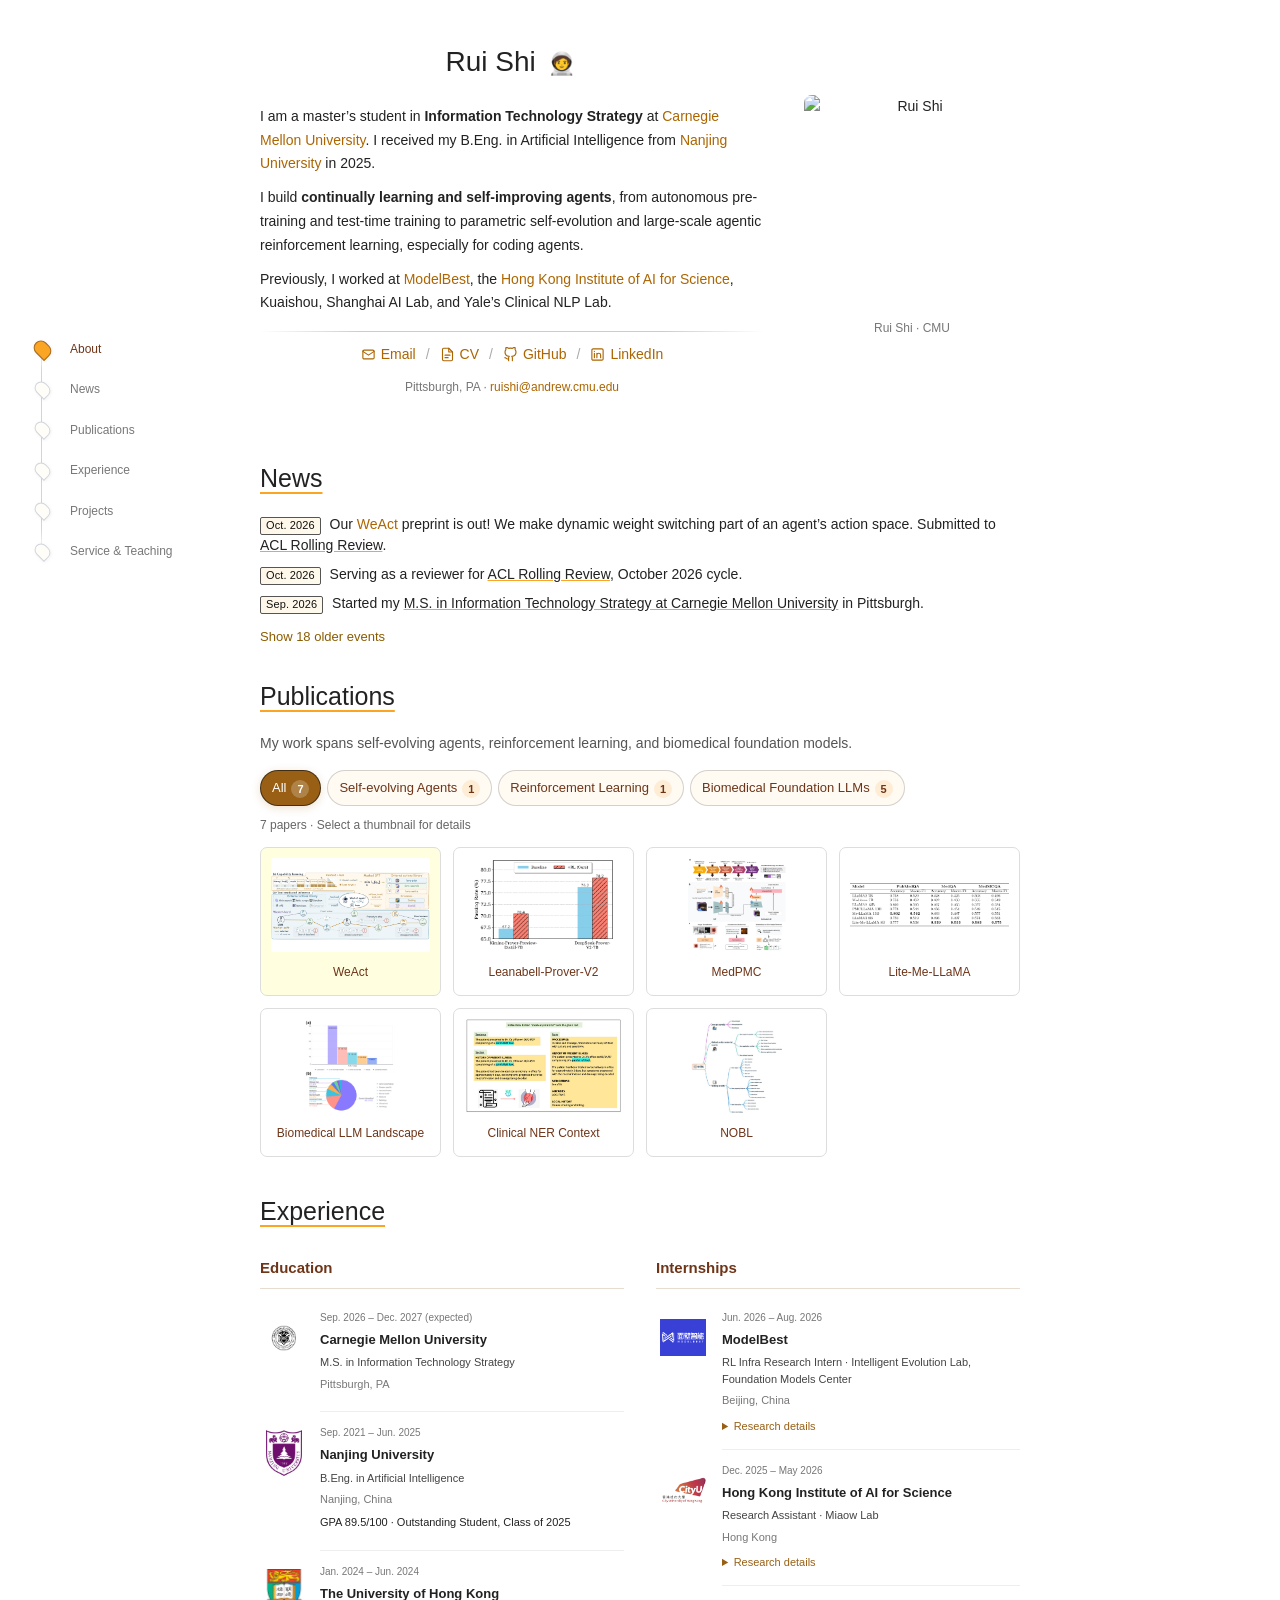
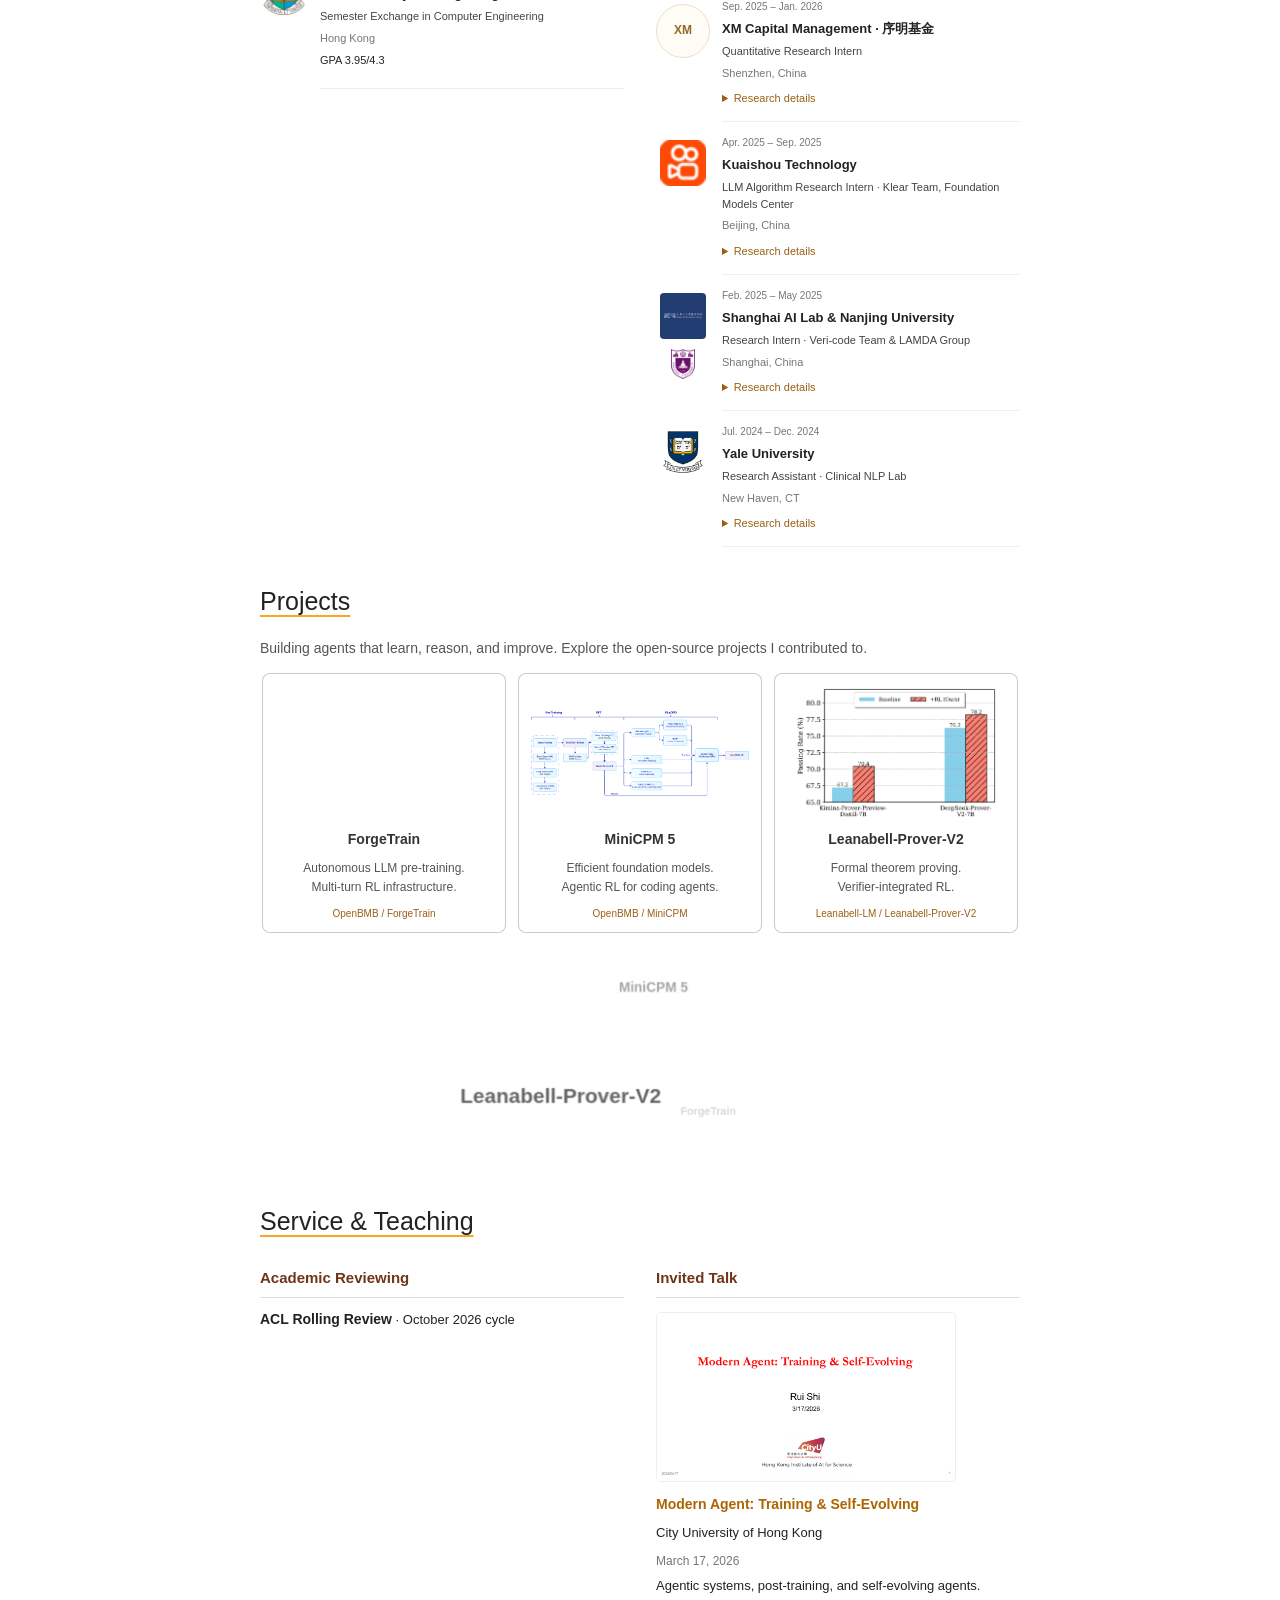
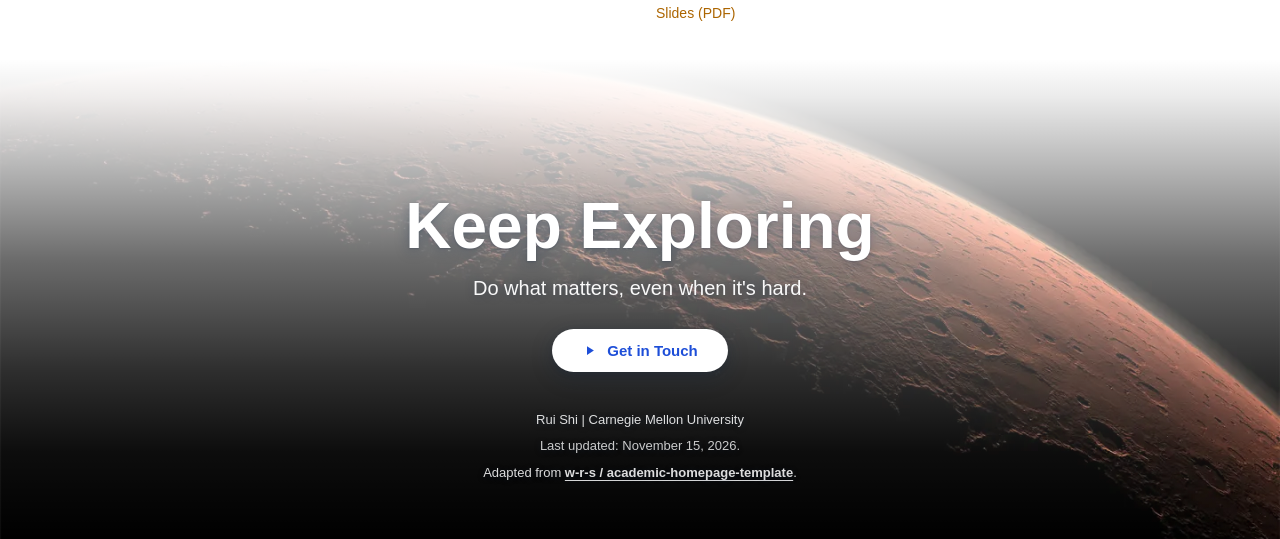
==== index.html @ 0f8f5b1b "Rebuild academic homepage for ruishi-cmu GitHub Pages" ====
<!DOCTYPE HTML>

<html lang="en">
<head>
<meta charset="utf-8"/>
<title>Rui Shi's Personal Website | CMU | Self-evolving Agents &amp; Reinforcement Learning</title>
<meta content="Rui Shi" name="author"/>
<meta content="Rui Shi's personal website. M.S. student at Carnegie Mellon University researching self-evolving agents, reinforcement learning, and biomedical foundation models. Publications, projects, and experience." name="description"/>
<meta content="width=device-width, initial-scale=1" name="viewport"/>
<meta content="index, follow, max-image-preview:large" name="robots"/>
<link href="https://ruishi-cmu.github.io/" rel="canonical"/>
<meta content="profile" property="og:type"/>
<meta content="Rui Shi's Personal Website" property="og:title"/>
<meta content="CMU graduate student working on continually learning and self-improving agents, agentic RL, and biomedical foundation models." property="og:description"/>
<meta content="https://ruishi-cmu.github.io/" property="og:url"/>
<meta content="https://ruishi-cmu.github.io/images/profile.jpeg" property="og:image"/>
<meta content="Rui Shi" property="og:image:alt"/>
<meta content="Rui Shi's Personal Website" property="og:site_name"/>
<meta content="summary" name="twitter:card"/>
<meta content="Rui Shi's Personal Website" name="twitter:title"/>
<meta content="Self-evolving agents, reinforcement learning, and biomedical foundation models at CMU." name="twitter:description"/>
<meta content="https://ruishi-cmu.github.io/images/profile.jpeg" name="twitter:image"/>
<link href="stylesheet.css" rel="stylesheet"/>
<link href="images/favicon.svg" rel="icon" type="image/svg+xml"/>
<script type="application/ld+json">{"@context": "https://schema.org", "@graph": [{"@type": "WebSite", "@id": "https://ruishi-cmu.github.io/#website", "url": "https://ruishi-cmu.github.io/", "name": "Rui Shi's Personal Website", "alternateName": ["Rui Shi", "Rui Shi Academic Homepage", "JerrySiRi"], "publisher": {"@id": "https://ruishi-cmu.github.io/#person"}}, {"@type": "ProfilePage", "@id": "https://ruishi-cmu.github.io/#profile", "url": "https://ruishi-cmu.github.io/", "name": "Rui Shi's Personal Website", "dateModified": "2026-11-15", "mainEntity": {"@id": "https://ruishi-cmu.github.io/#person"}}, {"@type": "Person", "@id": "https://ruishi-cmu.github.io/#person", "name": "Rui Shi", "alternateName": ["Jerry Shi", "JerrySiRi"], "url": "https://ruishi-cmu.github.io/", "image": "https://ruishi-cmu.github.io/images/profile.jpeg", "email": "mailto:ruishi@andrew.cmu.edu", "affiliation": {"@type": "CollegeOrUniversity", "name": "Carnegie Mellon University"}, "alumniOf": {"@type": "CollegeOrUniversity", "name": "Nanjing University"}, "sameAs": ["https://github.com/JerrySiRi", "https://www.linkedin.com/in/rui-shi-jerry/"], "knowsAbout": ["Self-evolving Agents", "Reinforcement Learning", "Biomedical Foundation Models"]}]}</script>
<script defer="" src="script.js"></script>
</head>
<body>
<a class="skip-link" href="#main">Skip to content</a>
<nav aria-label="Page sections" class="section-drip-nav">
<a aria-current="location" href="#about"><span>About</span></a>
<a href="#news"><span>News</span></a>
<a href="#publications"><span>Publications</span></a>
<a href="#experience"><span>Experience</span></a>
<a href="#projects"><span>Projects</span></a>
<a href="#service"><span>Service &amp; Teaching</span></a>
</nav>
<main class="homepage" id="main">
<section aria-labelledby="name" class="page-section" id="about">
<table class="about-table" role="presentation"><tbody><tr>
<td class="about-copy">
<h1 id="name">Rui Shi <button aria-label="Copy Rui Shi’s short bio" id="astronaut-btn" title="Copy short bio" type="button">🧑‍🚀</button></h1>
<p>I am a master’s student in <strong>Information Technology Strategy</strong> at <a href="https://www.cmu.edu/">Carnegie Mellon University</a>. I received my B.Eng. in Artificial Intelligence from <a href="https://www.nju.edu.cn/en/">Nanjing University</a> in 2025.</p>
<p>I build <strong>continually learning and self-improving agents</strong>, from autonomous pre-training and test-time training to parametric self-evolution and large-scale agentic reinforcement learning, especially for coding agents.</p>
<p>Previously, I worked at <a href="#modelbest-experience">ModelBest</a>, the <a href="https://miaow-lab.github.io/">Hong Kong Institute of AI for Science</a>, Kuaishou, Shanghai AI Lab, and Yale’s Clinical NLP Lab.</p>
<div class="bio-divider"></div>
<p class="contact-links"><span class="contact-line"><a href="mailto:ruishi@andrew.cmu.edu"><svg aria-hidden="true" fill="none" stroke="currentColor" stroke-linecap="round" stroke-linejoin="round" stroke-width="1.8" viewbox="0 0 24 24"><rect height="14" rx="2" width="18" x="3" y="5"></rect><path d="m3 7 9 6 9-6"></path></svg>Email</a> <span aria-hidden="true" class="contact-separator">/</span> <a href="files/Resume_SHI_Rui.pdf"><svg aria-hidden="true" fill="none" stroke="currentColor" stroke-linecap="round" stroke-linejoin="round" stroke-width="1.8" viewbox="0 0 24 24"><path d="M14 2H6a2 2 0 0 0-2 2v16a2 2 0 0 0 2 2h12a2 2 0 0 0 2-2V8Z"></path><path d="M14 2v6h6M8 13h8M8 17h5"></path></svg>CV</a> <span aria-hidden="true" class="contact-separator">/</span> <a href="https://github.com/JerrySiRi"><svg aria-hidden="true" fill="none" stroke="currentColor" stroke-linecap="round" stroke-linejoin="round" stroke-width="1.8" viewbox="0 0 24 24"><path d="M9 19c-4 1-4-2-6-2m12 5v-4a3.5 3.5 0 0 0-1-3c3.3-.4 6.8-1.6 6.8-7a5.4 5.4 0 0 0-1.5-3.7A5 5 0 0 0 19.1.7S17.9.3 15 2.2a13 13 0 0 0-6 0C6.1.3 4.9.7 4.9.7a5 5 0 0 0-.2 3.6A5.4 5.4 0 0 0 3.2 8c0 5.4 3.5 6.6 6.8 7a3.5 3.5 0 0 0-1 3v4"></path></svg>GitHub</a> <span aria-hidden="true" class="contact-separator">/</span> <a href="https://www.linkedin.com/in/rui-shi-jerry/"><svg aria-hidden="true" fill="none" stroke="currentColor" stroke-linecap="round" stroke-linejoin="round" stroke-width="1.8" viewbox="0 0 24 24"><rect height="18" rx="2" width="18" x="3" y="3"></rect><path d="M7 10v7M7 7v.1M11 17v-7m0 3a3 3 0 0 1 6 0v4"></path></svg>LinkedIn</a></span></p>
<p class="location">Pittsburgh, PA · <a href="mailto:ruishi@andrew.cmu.edu">ruishi@andrew.cmu.edu</a></p>
</td>
<td class="about-portrait"><img alt="Rui Shi" fetchpriority="high" height="240" src="images/profile.jpeg" width="240"/><p>Rui Shi · CMU</p></td>
</tr></tbody></table>
</section>
<section aria-labelledby="news-heading" class="page-section" id="news">
<h2 id="news-heading">News</h2>
<ul class="news-list" id="news-list"><li class="news-entry"><time class="news-date-badge" datetime="2026-10">Oct. 2026</time> Our <a href="https://arxiv.org/abs/2610.26847">WeAct</a> preprint is out! We make dynamic weight switching part of an agent’s action space. Submitted to <span class="news-highlight">ACL Rolling Review</span>.</li>
<li class="news-entry"><time class="news-date-badge" datetime="2026-10">Oct. 2026</time> Serving as a reviewer for <span class="news-highlight">ACL Rolling Review</span>, October 2026 cycle.</li>
<li class="news-entry"><time class="news-date-badge" datetime="2026-09">Sep. 2026</time> Started my <span class="news-highlight">M.S. in Information Technology Strategy at Carnegie Mellon University</span> in Pittsburgh.</li>
<li class="news-entry"><time class="news-date-badge" datetime="2026-08">Aug. 2026</time> Wrapped up my RL infrastructure research internship at <span class="news-highlight">ModelBest</span>, working on <a href="https://github.com/OpenBMB/ForgeTrain">ForgeTrain</a> and <a href="https://github.com/OpenBMB/MiniCPM">MiniCPM 5</a>.</li>
<li class="news-entry"><time class="news-date-badge" datetime="2026-07">Jul. 2026</time> Our <a href="https://arxiv.org/abs/2607.07673">MedPMC</a> preprint is available, on scaling high-fidelity medical multimodal data for foundation models.</li>
<li class="news-entry"><time class="news-date-badge" datetime="2026-06">Jun. 2026</time> Joined <span class="news-highlight">ModelBest’s Intelligent Evolution Lab</span> as an RL Infra Research Intern.</li>
<li class="news-entry"><time class="news-date-badge" datetime="2026-05">May 2026</time> Completed my research assistantship at the <span class="news-highlight">Hong Kong Institute of AI for Science</span>, working on parametric self-evolving agents.</li>
<li class="news-entry"><time class="news-date-badge" datetime="2026-03-17">Mar. 2026</time> Gave an invited talk at <span class="news-highlight">City University of Hong Kong</span> on <a href="files/Modern-Agent-Self-Evolving.pdf">Modern Agent: Training &amp; Self-Evolving</a>.</li>
<li class="news-entry"><time class="news-date-badge" datetime="2026-01">Jan. 2026</time> Completed my quantitative research internship at <span class="news-highlight">XM Capital Management</span>, exploring RL-based alpha discovery and LLM trading agents.</li>
<li class="news-entry"><time class="news-date-badge" datetime="2025-12">Dec. 2025</time> Joined <span class="news-highlight">Miaow Lab, Hong Kong Institute of AI for Science</span>, working with Prof. Ning Miao and Prof. Shuyan Zhou.</li>
<li class="news-entry"><time class="news-date-badge" datetime="2025-09">Sep. 2025</time> Joined <span class="news-highlight">XM Capital Management</span> as a Quantitative Research Intern.</li>
<li class="news-entry"><time class="news-date-badge" datetime="2025-09">Sep. 2025</time> Our <a href="files/Impact_of_Context.pdf">Impact of Context on LLMs for Clinical NER</a> paper was accepted as an <span class="news-highlight">AMIA 2025 late-breaking poster</span>.</li>
<li class="news-entry"><time class="news-date-badge" datetime="2025-07">Jul. 2025</time> Released <a href="https://arxiv.org/abs/2507.08649">Leanabell-Prover-V2</a>, with verifier-integrated reasoning for formal theorem proving via reinforcement learning.</li>
<li class="news-entry"><time class="news-date-badge" datetime="2025-06">Jun. 2025</time> Graduated from <span class="news-highlight">Nanjing University</span> with a B.Eng. in Artificial Intelligence and recognition as an Outstanding Student of the Class of 2025.</li>
<li class="news-entry"><time class="news-date-badge" datetime="2025-04">Apr. 2025</time> Joined the <span class="news-highlight">Klear Team at Kuaishou</span> as an LLM Algorithm Research Intern.</li>
<li class="news-entry"><time class="news-date-badge" datetime="2025-04">Apr. 2025</time> Our review, <a href="https://doi.org/10.1146/annurev-biodatasci-102224-074736">The Development Landscape of LLMs for Biomedical Applications</a>, was published in <span class="news-highlight">Annual Review of Biomedical Data Science</span>.</li>
<li class="news-entry"><time class="news-date-badge" datetime="2025-02">Feb. 2025</time> Started research with <span class="news-highlight">Shanghai AI Lab and Nanjing University</span> on diffusion LLMs and reinforcement learning.</li>
<li class="news-entry"><time class="news-date-badge" datetime="2024-12">Dec. 2024</time> Completed my research assistantship at <span class="news-highlight">Yale University’s Clinical NLP Lab</span>.</li>
<li class="news-entry"><time class="news-date-badge" datetime="2024-07">Jul. 2024</time> Joined <span class="news-highlight">Yale University’s Clinical NLP Lab</span> to work with Prof. Hua Xu on biomedical LLMs and clinical NLP.</li>
<li class="news-entry"><time class="news-date-badge" datetime="2024-01">Jan. 2024</time> Started a semester exchange in Computer Engineering at <span class="news-highlight">The University of Hong Kong</span>.</li>
<li class="news-entry"><time class="news-date-badge" datetime="2021-09">Sep. 2021</time> Started my undergraduate studies in Artificial Intelligence at <span class="news-highlight">Nanjing University</span>.</li></ul>
<button aria-controls="news-list" aria-expanded="false" class="news-toggle visible" id="news-toggle" type="button">Show 18 older events</button>
</section>
<section aria-labelledby="publications-heading" class="page-section publications-gallery" id="publications">
<h2 id="publications-heading">Publications</h2>
<p class="section-intro">My work spans self-evolving agents, reinforcement learning, and biomedical foundation models.</p>
<div aria-label="Filter publications by research area" class="tag-filter" id="tagFilter" role="group">
<button aria-pressed="true" class="tag-btn active" data-tag="all" type="button">All</button>
<button aria-pressed="false" class="tag-btn" data-tag="self-evolving" type="button">Self-evolving Agents</button>
<button aria-pressed="false" class="tag-btn" data-tag="rl" type="button">Reinforcement Learning</button>
<button aria-pressed="false" class="tag-btn" data-tag="biomedical" type="button">Biomedical Foundation LLMs</button>
</div>
<p aria-live="polite" class="filter-status" id="filter-status" role="status">7 papers · Select a thumbnail for details</p>
<table class="publications-table"><caption class="sr-only">Rui Shi’s publications and research manuscripts</caption><tbody><tr class="publication-entry" data-short-title="WeAct" data-tags="self-evolving" id="weact" style="background-color: lightyellow;">
<td class="paper-visual"><a aria-hidden="true" href="https://arxiv.org/abs/2610.26847" tabindex="-1"><img alt="WeAct capability learning and tool-mediated adapter switching, Figure 2" decoding="async" loading="lazy" src="images/paper/weact.png"/></a></td>
<td class="paper-copy"><span class="paper-short-title">WeAct</span><span class="paper-category">Self-evolving Agents</span><h3><a href="https://arxiv.org/abs/2610.26847">WeAct: Dynamic Weight Switching as Agent Actions</a></h3>
<div class="publication-authors-shell"><div class="publication-authors"><strong>Rui Shi</strong>, Xunjian Yin, Jiacheng Sang, Zichuan Liu, Shuyan Zhou</div><button aria-expanded="false" aria-label="Expand author list" class="publication-authors-toggle" hidden="" title="Expand author list" type="button">+</button></div>
<p class="paper-venue">arXiv 2026 · Submitted to ACL Rolling Review</p><p class="paper-links"><a href="https://arxiv.org/abs/2610.26847">Paper</a></p><p class="paper-description">Capability-specific LoRA adapters become native agent actions, enabling on-demand composition and modular continual adaptation. Qwen3-32B improves mean accuracy by 6.2% relative to full fine-tuning across eight deep-research benchmarks.</p><button aria-haspopup="dialog" aria-label="View WeAct: Dynamic Weight Switching as Agent Actions details" class="paper-open" title="WeAct: Dynamic Weight Switching as Agent Actions" type="button"></button></td></tr><tr class="publication-entry" data-short-title="Leanabell-Prover-V2" data-tags="rl" id="leanabell">
<td class="paper-visual"><a aria-hidden="true" href="https://arxiv.org/abs/2507.08649" tabindex="-1"><img alt="Leanabell-Prover-V2 MiniF2F benchmark comparison, Figure 1" decoding="async" loading="lazy" src="images/projects/leanabell.png"/></a></td>
<td class="paper-copy"><span class="paper-short-title">Leanabell-Prover-V2</span><span class="paper-category">Reinforcement Learning</span><h3><a href="https://arxiv.org/abs/2507.08649">Leanabell-Prover-V2: Verifier-integrated Reasoning for Formal Theorem Proving via Reinforcement Learning</a></h3>
<div class="publication-authors-shell"><div class="publication-authors">Xingguang Ji, Yahui Liu, Qi Wang, Jingyuan Zhang, Yang Yue, <strong>Rui Shi</strong>, Chenxi Sun, Fuzheng Zhang, Guorui Zhou, Kun Gai</div><button aria-expanded="false" aria-label="Expand author list" class="publication-authors-toggle" hidden="" title="Expand author list" type="button">+</button></div>
<p class="paper-venue">Technical report · arXiv 2025</p><p class="paper-links"><a href="https://arxiv.org/abs/2507.08649">Paper</a> <span aria-hidden="true">/</span> <a href="https://github.com/Leanabell-LM/Leanabell-Prover-V2">Code</a></p><p class="paper-description">Multi-turn reinforcement learning integrates Lean 4 verifier feedback into proof generation. MiniF2F pass@128 improves by 3.2 percentage points for the Kimina-based model and 2.0 points for the DeepSeek-based model.</p><button aria-haspopup="dialog" aria-label="View Leanabell-Prover-V2: Verifier-integrated Reasoning for Formal Theorem Proving via Reinforcement Learning details" class="paper-open" title="Leanabell-Prover-V2: Verifier-integrated Reasoning for Formal Theorem Proving via Reinforcement Learning" type="button"></button></td></tr><tr class="publication-entry" data-short-title="MedPMC" data-tags="biomedical" id="medpmc">
<td class="paper-visual"><a aria-hidden="true" href="https://arxiv.org/abs/2607.07673" tabindex="-1"><img alt="MedPMC data curation and multimodal training framework, Figure 1" decoding="async" loading="lazy" src="images/paper/medpmc.png"/></a></td>
<td class="paper-copy"><span class="paper-short-title">MedPMC</span><span class="paper-category">Biomedical Foundation LLMs</span><h3><a href="https://arxiv.org/abs/2607.07673">MedPMC: A Systematic Framework for Scaling High-Fidelity Medical Multimodal Data for Foundation Models</a></h3>
<div class="publication-authors-shell"><div class="publication-authors">Hyunjae Kim, Dain Kim, Pan Xiao, Serina S. Applebaum, Younjoon Chung, Xuguang Ai, Yu Yin, Roy Jiang, Yuexi Du, Yawen Wei, Yiming Kong, Tuo Guo, Zhiyuan Cao, Mengmeng Du, Yuelei Fu, Yan Hu, <strong>Rui Shi</strong>, Gui Yang, Kevin W. Jin, Yuntian Liu, Yuxuan Tian, Jonathan Marquez, Zhen Chen, Sheng Zhang, Hoifung Poon, Hua Xu, Jaewoo Kang, Qingyu Chen</div><button aria-expanded="false" aria-label="Expand author list" class="publication-authors-toggle" hidden="" title="Expand author list" type="button">+</button></div>
<p class="paper-venue">arXiv 2026 · Nature Biomedical Engineering, under review</p><p class="paper-links"><a href="https://arxiv.org/abs/2607.07673">Paper</a></p><p class="paper-description">An automated framework curates 11 million medical image-text pairs from 6.1 million PMC articles, supporting medical multimodal foundation models and clinical evaluation.</p><button aria-haspopup="dialog" aria-label="View MedPMC: A Systematic Framework for Scaling High-Fidelity Medical Multimodal Data for Foundation Models details" class="paper-open" title="MedPMC: A Systematic Framework for Scaling High-Fidelity Medical Multimodal Data for Foundation Models" type="button"></button></td></tr><tr class="publication-entry" data-short-title="Lite-Me-LLaMA" data-tags="biomedical" id="lite-me-llama">
<td class="paper-visual"><a aria-hidden="true" href="files/MedLLaMA_8B.pdf" tabindex="-1"><img alt="Lite-Me-LLaMA supervised fine-tuning benchmark comparison, Table 4" decoding="async" loading="lazy" src="images/paper/lite-me-llama.png"/></a></td>
<td class="paper-copy"><span class="paper-short-title">Lite-Me-LLaMA</span><span class="paper-category">Biomedical Foundation LLMs</span><h3><a href="files/MedLLaMA_8B.pdf">Lite-Me-LLaMA: Resource-Efficient Large Language Models for Medical Applications</a></h3>
<div class="publication-authors-shell"><div class="publication-authors">Qianqian Xie, Aokun Chen, Cheng Peng, Lingfei Qian, Yan Wang, Xuguang Ai, Jimin Huang, <strong>Rui Shi</strong>, Gui Yang, Dennis Shung, Qingyu Chen, Yonghui Wu, Jiang Bian, Hua Xu</div><button aria-expanded="false" aria-label="Expand author list" class="publication-authors-toggle" hidden="" title="Expand author list" type="button">+</button></div>
<p class="paper-venue">AMIA Annual Symposium 2025</p><p class="paper-links"><a href="files/MedLLaMA_8B.pdf">Manuscript</a></p><p class="paper-description">Resource-efficient biomedical adaptation of LLaMA3-8B through continual pre-training on 72.5 billion tokens and instruction tuning on 602,000 examples.</p><button aria-haspopup="dialog" aria-label="View Lite-Me-LLaMA: Resource-Efficient Large Language Models for Medical Applications details" class="paper-open" title="Lite-Me-LLaMA: Resource-Efficient Large Language Models for Medical Applications" type="button"></button></td></tr><tr class="publication-entry" data-short-title="Biomedical LLM Landscape" data-tags="biomedical" id="biomedical-landscape">
<td class="paper-visual"><img alt="Training corpora and biomedical domains, Figure 2 from the author manuscript" decoding="async" loading="lazy" src="images/paper/biomedical-landscape.png"/></td>
<td class="paper-copy"><span class="paper-short-title">Biomedical LLM Landscape</span><span class="paper-category">Biomedical Foundation LLMs</span><h3><a href="https://doi.org/10.1146/annurev-biodatasci-102224-074736">The Development Landscape of Large Language Models for Biomedical Applications</a></h3>
<div class="publication-authors-shell"><div class="publication-authors">Zhiyuan Cao, Vipina K. Keloth, Qianqian Xie, Lingfei Qian, Yuntian Liu, Yan Wang, <strong>Rui Shi</strong>, Weipeng Zhou, Gui Yang, Jeffrey Zhang, Xueqing Peng, Ethan Zhen, Ruey-Ling Weng, Qingyu Chen, Hua Xu</div><button aria-expanded="false" aria-label="Expand author list" class="publication-authors-toggle" hidden="" title="Expand author list" type="button">+</button></div>
<p class="paper-venue">Annual Review of Biomedical Data Science · 2025</p><p class="paper-links"><a href="https://doi.org/10.1146/annurev-biodatasci-102224-074736">Paper</a></p><p class="paper-description">A systematic review of 82 biomedical LLM studies, examining model architectures, data, training strategies, applications, and open challenges.</p><button aria-haspopup="dialog" aria-label="View The Development Landscape of Large Language Models for Biomedical Applications details" class="paper-open" title="The Development Landscape of Large Language Models for Biomedical Applications" type="button"></button></td></tr><tr class="publication-entry" data-short-title="Clinical NER Context" data-tags="biomedical" id="clinical-context">
<td class="paper-visual"><a aria-hidden="true" href="files/Impact_of_Context.pdf" tabindex="-1"><img alt="Sentence, section, and note context for clinical named entity recognition, Figure 1" decoding="async" loading="lazy" src="images/paper/context.png"/></a></td>
<td class="paper-copy"><span class="paper-short-title">Clinical NER Context</span><span class="paper-category">Biomedical Foundation LLMs</span><h3><a href="files/Impact_of_Context.pdf">Impact of Context on Large Language Models for Clinical Named Entity Recognition</a></h3>
<div class="publication-authors-shell"><div class="publication-authors">Weipeng Zhou, <strong>Rui Shi</strong>, Gui Yang, Anran Li, Xuguang Ai, Qingyu Chen, Yan Hu, Hua Xu, Timothy A. Miller</div><button aria-expanded="false" aria-label="Expand author list" class="publication-authors-toggle" hidden="" title="Expand author list" type="button">+</button></div>
<p class="paper-venue">AMIA Annual Symposium 2025 · Late-breaking poster</p><p class="paper-links"><a href="files/Impact_of_Context.pdf">Manuscript</a></p><p class="paper-description">Examines how sentence, section, and document context affect clinical entity recognition. Detached section-level context improves extraction on MTSamples and i2b2.</p><button aria-haspopup="dialog" aria-label="View Impact of Context on Large Language Models for Clinical Named Entity Recognition details" class="paper-open" title="Impact of Context on Large Language Models for Clinical Named Entity Recognition" type="button"></button></td></tr><tr class="publication-entry" data-short-title="NOBL" data-tags="biomedical" id="nobl">
<td class="paper-visual"><a aria-hidden="true" href="files/NOBL.pdf" tabindex="-1"><img alt="NOBL hierarchical taxonomy of biomedical novelty, Figure 1" decoding="async" loading="lazy" src="images/paper/nobl.png"/></a></td>
<td class="paper-copy"><span class="paper-short-title">NOBL</span><span class="paper-category">Biomedical Foundation LLMs</span><h3><a href="files/NOBL.pdf">How Researchers Claim Novelty in Biomedical Science: A Taxonomy for Understanding Innovation</a></h3>
<div class="publication-authors-shell"><div class="publication-authors">Xueqing Peng, Huan He, <strong>Rui Shi</strong>, Vipina K. Keloth, Lingfei Qian, Yan Hu, Jimin Huang, Qianqian Xie, Fares Alahdab, Erin Leahey, Brian Ondov, Qiaozhu Mei, Na Hong, Hua Xu</div><button aria-expanded="false" aria-label="Expand author list" class="publication-authors-toggle" hidden="" title="Expand author list" type="button">+</button></div>
<p class="paper-venue">Research manuscript · 2025</p><p class="paper-links"><a href="files/NOBL.pdf">Manuscript</a></p><p class="paper-description">NOBL provides a hierarchical taxonomy of novelty claims in biomedical literature, developed from 12,701 PubMed articles across 130 biomedical fields.</p><button aria-haspopup="dialog" aria-label="View How Researchers Claim Novelty in Biomedical Science: A Taxonomy for Understanding Innovation details" class="paper-open" title="How Researchers Claim Novelty in Biomedical Science: A Taxonomy for Understanding Innovation" type="button"></button></td></tr></tbody></table>
</section>
<section aria-labelledby="experience-heading" class="page-section" id="experience">
<h2 id="experience-heading">Experience</h2>
<div class="experience-columns"><div class="experience-column"><h3 class="experience-group">Education</h3><table class="experience-table"><caption class="sr-only">Education</caption><tbody><tr><td class="experience-mark"><img alt="Carnegie Mellon University seal" decoding="async" height="48" loading="lazy" src="images/organizations/cmu.jpg" width="48"/></td><td class="experience-copy"><time datetime="2026-09">Sep. 2026 – Dec. 2027 (expected)</time><h4>Carnegie Mellon University</h4><p class="experience-role">M.S. in Information Technology Strategy</p><p class="experience-meta">Pittsburgh, PA</p></td></tr>
<tr><td class="experience-mark"><img alt="Nanjing University emblem" decoding="async" height="48" loading="lazy" src="images/organizations/nju.jpg" width="48"/></td><td class="experience-copy"><time datetime="2021-09">Sep. 2021 – Jun. 2025</time><h4>Nanjing University</h4><p class="experience-role">B.Eng. in Artificial Intelligence</p><p class="experience-meta">Nanjing, China</p><p>GPA 89.5/100 · Outstanding Student, Class of 2025</p></td></tr>
<tr><td class="experience-mark"><img alt="The University of Hong Kong shield" decoding="async" height="48" loading="lazy" src="images/organizations/hku.png" width="48"/></td><td class="experience-copy"><time datetime="2024-01">Jan. 2024 – Jun. 2024</time><h4>The University of Hong Kong</h4><p class="experience-role">Semester Exchange in Computer Engineering</p><p class="experience-meta">Hong Kong</p><p>GPA 3.95/4.3</p></td></tr></tbody></table></div><div class="experience-column"><h3 class="experience-group">Internships</h3><table class="experience-table"><caption class="sr-only">Research and internship timeline</caption><tbody><tr id="modelbest-experience"><td class="experience-mark"><img alt="ModelBest logo" decoding="async" height="48" loading="lazy" src="images/organizations/modelbest.png" width="48"/></td><td class="experience-copy"><time datetime="2026-06">Jun. 2026 – Aug. 2026</time><h4>ModelBest</h4><p class="experience-role">RL Infra Research Intern · Intelligent Evolution Lab, Foundation Models Center</p><p class="experience-meta">Beijing, China</p><details><summary>Research details</summary><p>Built multi-turn RL for ForgeTrain and white-box and black-box agentic RL systems for MiniCPM 5.</p><p>SWE-bench Verified improved from 36.6% to 48.2% for MiniCPM5 16B-A3B. Scaled black-box training to 192 H800 GPUs with token-exact replay and rolling weight updates.</p></details></td></tr>
<tr><td class="experience-mark"><img alt="City University of Hong Kong logo" decoding="async" height="48" loading="lazy" src="images/organizations/cityu.png" width="48"/></td><td class="experience-copy"><time datetime="2025-12">Dec. 2025 – May 2026</time><h4>Hong Kong Institute of AI for Science</h4><p class="experience-role">Research Assistant · Miaow Lab</p><p class="experience-meta">Hong Kong</p><details><summary>Research details</summary><p>Worked with <a href="https://www.ningmiao.space/">Prof. Ning Miao</a> and Prof. Shuyan Zhou on WeAct and parametric self-evolving agents.</p><p>Developed capability-specific LoRA switching within a shared context, enabling modular updates. WeAct achieved 45.47% mean accuracy across eight deep-research benchmarks.</p></details></td></tr>
<tr><td class="experience-mark"><span>XM</span></td><td class="experience-copy"><time datetime="2025-09">Sep. 2025 – Jan. 2026</time><h4>XM Capital Management · 序明基金</h4><p class="experience-role">Quantitative Research Intern</p><p class="experience-meta">Shenzhen, China</p><details><summary>Research details</summary><p>Developed a distributed RL alpha-discovery engine using Implicit Quantile Networks and an LLM trading agent with LangChain and PocketFlow.</p><p>Automated hypothesis generation, retrieval-based deduplication, strategy code synthesis, and backtesting using news and factor libraries.</p></details></td></tr>
<tr><td class="experience-mark"><img alt="Kuaishou icon" decoding="async" height="48" loading="lazy" src="images/organizations/kuaishou.ico" width="48"/></td><td class="experience-copy"><time datetime="2025-04">Apr. 2025 – Sep. 2025</time><h4>Kuaishou Technology</h4><p class="experience-role">LLM Algorithm Research Intern · Klear Team, Foundation Models Center</p><p class="experience-meta">Beijing, China</p><details><summary>Research details</summary><p>Built verifier-integrated RL and evaluation infrastructure for <a href="https://github.com/Leanabell-LM/Leanabell-Prover-V2">Leanabell-Prover-V2</a>.</p><p>Used VeRL, SandFusion, DAPO/GRPO, feedback masking, and reward shaping. Shipped a vLLM and Lean evaluation pipeline for formal theorem proving.</p></details></td></tr>
<tr><td class="experience-mark"><img alt="Shanghai Artificial Intelligence Laboratory logo" class="organization-logo-dark" decoding="async" height="48" loading="lazy" src="images/organizations/shlab.webp" width="48"/><img alt="Nanjing University emblem" decoding="async" height="36" loading="lazy" src="images/organizations/nju.jpg" width="36"/></td><td class="experience-copy"><time datetime="2025-02">Feb. 2025 – May 2025</time><h4>Shanghai AI Lab &amp; Nanjing University</h4><p class="experience-role">Research Intern · Veri-code Team &amp; LAMDA Group</p><p class="experience-meta">Shanghai, China</p><details><summary>Research details</summary><p>Worked with Prof. Jie Fu and Prof. Cunjing Ge on hierarchical diffusion LLMs and reinforcement learning for safe, controllable generation.</p><p>Developed GRPO-diffu for multi-round refinement. Experiments on Dream and LLaDA improved accuracy by 8% with about 48% less compute than autoregressive baselines in 16 steps.</p></details></td></tr>
<tr><td class="experience-mark"><img alt="Yale University shield" decoding="async" height="48" loading="lazy" src="images/organizations/yale.png" width="48"/></td><td class="experience-copy"><time datetime="2024-07">Jul. 2024 – Dec. 2024</time><h4>Yale University</h4><p class="experience-role">Research Assistant · Clinical NLP Lab</p><p class="experience-meta">New Haven, CT</p><details><summary>Research details</summary><p>Worked with <a href="https://medicine.yale.edu/profile/hua-xu/">Prof. Hua Xu</a> on biomedical foundation models, clinical NLP, and medical multimodal data.</p><p>Built Lite-Me-LLaMA’s continual pre-training and evaluation pipelines. Developed clinical-trial eligibility criteria decomposition and text-to-SQL over an OMOP stack (F1 0.85), plus a trial-document RAG system (AUC 0.82).</p></details></td></tr></tbody></table></div></div></section>
<section aria-labelledby="projects-heading" class="page-section" id="projects">
<h2 id="projects-heading">Projects</h2>
<p class="section-intro">Building agents that learn, reason, and improve. Explore the open-source projects I contributed to.</p>
<div class="screenshot-projects"><div class="screenshot-projects-track">
<a class="screenshot-project-card" href="https://github.com/OpenBMB/ForgeTrain"><img alt="ForgeTrain repository logo" decoding="async" loading="lazy" src="images/projects/forgetrain.png"/><span>ForgeTrain</span><p>Autonomous LLM pre-training.<br/>Multi-turn RL infrastructure.</p><span class="project-repo">OpenBMB / ForgeTrain</span></a>
<a class="screenshot-project-card" href="https://github.com/OpenBMB/MiniCPM"><img alt="MiniCPM 5 training recipe from the OpenBMB MiniCPM GitHub repository" decoding="async" loading="lazy" src="images/projects/minicpm5-recipe.png"/><span>MiniCPM 5</span><p>Efficient foundation models.<br/>Agentic RL for coding agents.</p><span class="project-repo">OpenBMB / MiniCPM</span></a>
<a class="screenshot-project-card" href="https://github.com/Leanabell-LM/Leanabell-Prover-V2"><img alt="Leanabell-Prover-V2 benchmark results from its GitHub repository" decoding="async" loading="lazy" src="images/projects/leanabell.png"/><span>Leanabell-Prover-V2</span><p>Formal theorem proving.<br/>Verifier-integrated RL.</p><span class="project-repo">Leanabell-LM / Leanabell-Prover-V2</span></a>
</div></div>
<div aria-label="Interactive project repository links" id="tagcloud-container">
<a href="https://github.com/OpenBMB/ForgeTrain">ForgeTrain</a>
<a href="https://github.com/OpenBMB/MiniCPM">MiniCPM 5</a>
<a href="https://github.com/Leanabell-LM/Leanabell-Prover-V2">Leanabell-Prover-V2</a>
</div>
</section>
<section aria-labelledby="service-heading" class="page-section" id="service">
<h2 id="service-heading">Service &amp; Teaching</h2>
<div class="service-columns"><div class="service-column"><h3 class="experience-group">Academic Reviewing</h3><p><strong>ACL Rolling Review</strong> · October 2026 cycle</p></div><div class="service-column"><h3 class="experience-group">Invited Talk</h3><div class="invited-talk"><a aria-hidden="true" href="files/Modern-Agent-Self-Evolving.pdf" tabindex="-1"><img alt="" decoding="async" loading="lazy" src="images/talks/modern-agent.png"/></a><div><h3><a href="files/Modern-Agent-Self-Evolving.pdf">Modern Agent: Training &amp; Self-Evolving</a></h3><p>City University of Hong Kong</p><time datetime="2026-03-17">March 17, 2026</time><p>Agentic systems, post-training, and self-evolving agents.</p><a href="files/Modern-Agent-Self-Evolving.pdf">Slides (PDF)</a></div></div></div></div></section>
</main>
<section aria-label="Footer landscape" class="mountain-footer">
<div class="mountain-stage">
<picture>
<source sizes="100vw" srcset="images/experience/background-960.webp 960w, images/experience/background-1440.webp 1440w, images/experience/background-1920.webp 1920w" type="image/webp"/>
<img alt="Planetary landscape" class="mountain-img" decoding="async" fetchpriority="low" loading="lazy" onerror="this.style.display='none'; this.closest('picture').nextElementSibling.style.display='block';" src="images/experience/background.jpeg"/>
</picture>
<div class="mountain-fallback" style="display:none;"></div>
<div class="mountain-content">
<h2>Keep Exploring</h2>
<p class="mountain-sub">Do what matters, even when it's hard.</p>
<a class="mountain-cta" href="mailto:ruishi@andrew.cmu.edu">
<svg aria-hidden="true" fill="currentColor" viewbox="0 0 24 24"><path d="M8 5v14l11-7z"></path></svg>
<span>Get in Touch</span>
</a>
<p class="mountain-footnote">
<span>Rui Shi | Carnegie Mellon University</span>
<span class="mountain-updated">Last updated: <!-- LAST_UPDATED_START -->November 15, 2026<!-- LAST_UPDATED_END -->.</span>
<span class="mountain-template">
            Adapted from <a href="https://github.com/w-r-s/academic-homepage-template">w-r-s / academic-homepage-template</a>.
          </span>
</p>
</div>
</div>
</section>
<button aria-label="Back to top" id="backToTop" title="Back to top" type="button"><svg aria-hidden="true" fill="none" stroke="currentColor" stroke-linecap="round" stroke-linejoin="round" stroke-width="2.5" viewbox="0 0 24 24"><polyline points="18 15 12 9 6 15"></polyline></svg></button>
<div aria-live="polite" class="toast-message" id="toast" role="status">Bio copied</div>
<dialog aria-labelledby="paper-dialog-title" class="paper-dialog" id="paper-dialog"><button aria-label="Close paper details" class="paper-dialog-close" type="button">×</button><div id="paper-dialog-content"></div></dialog></body>
</html>
---- stylesheet.css ----
/* Base stylesheet from w-r-s/academic-homepage-template. */
/* latin-ext */
@font-face {
  font-family: 'Lato';
  font-style: italic;
  font-weight: 400;
  src: local('Lato Italic'), local('Lato-Italic'), url(https://fonts.gstatic.com/s/lato/v15/S6u8w4BMUTPHjxsAUi-qNiXg7eU0.woff2) format('woff2');
  unicode-range: U+0100-024F, U+0259, U+1E00-1EFF, U+2020, U+20A0-20AB, U+20AD-20CF, U+2113, U+2C60-2C7F, U+A720-A7FF;
}
/* latin */
@font-face {
  font-family: 'Lato';
  font-style: italic;
  font-weight: 400;
  src: local('Lato Italic'), local('Lato-Italic'), url(https://fonts.gstatic.com/s/lato/v15/S6u8w4BMUTPHjxsAXC-qNiXg7Q.woff2) format('woff2');
  unicode-range: U+0000-00FF, U+0131, U+0152-0153, U+02BB-02BC, U+02C6, U+02DA, U+02DC, U+2000-206F, U+2074, U+20AC, U+2122, U+2191, U+2193, U+2212, U+2215, U+FEFF, U+FFFD;
}
/* latin-ext */
@font-face {
  font-family: 'Lato';
  font-style: italic;
  font-weight: 700;
  src: local('Lato Bold Italic'), local('Lato-BoldItalic'), url(https://fonts.gstatic.com/s/lato/v15/S6u_w4BMUTPHjxsI5wq_FQftx9897sxZ.woff2) format('woff2');
  unicode-range: U+0100-024F, U+0259, U+1E00-1EFF, U+2020, U+20A0-20AB, U+20AD-20CF, U+2113, U+2C60-2C7F, U+A720-A7FF;
}
/* latin */
@font-face {
  font-family: 'Lato';
  font-style: italic;
  font-weight: 700;
  src: local('Lato Bold Italic'), local('Lato-BoldItalic'), url(https://fonts.gstatic.com/s/lato/v15/S6u_w4BMUTPHjxsI5wq_Gwftx9897g.woff2) format('woff2');
  unicode-range: U+0000-00FF, U+0131, U+0152-0153, U+02BB-02BC, U+02C6, U+02DA, U+02DC, U+2000-206F, U+2074, U+20AC, U+2122, U+2191, U+2193, U+2212, U+2215, U+FEFF, U+FFFD;
}
/* latin-ext */
@font-face {
  font-family: 'Lato';
  font-style: normal;
  font-weight: 400;
  src: local('Lato Regular'), local('Lato-Regular'), url(https://fonts.gstatic.com/s/lato/v15/S6uyw4BMUTPHjxAwXiWtFCfQ7A.woff2) format('woff2');
  unicode-range: U+0100-024F, U+0259, U+1E00-1EFF, U+2020, U+20A0-20AB, U+20AD-20CF, U+2113, U+2C60-2C7F, U+A720-A7FF;
}
/* latin */
@font-face {
  font-family: 'Lato';
  font-style: normal;
  font-weight: 400;
  src: local('Lato Regular'), local('Lato-Regular'), url(https://fonts.gstatic.com/s/lato/v15/S6uyw4BMUTPHjx4wXiWtFCc.woff2) format('woff2');
  unicode-range: U+0000-00FF, U+0131, U+0152-0153, U+02BB-02BC, U+02C6, U+02DA, U+02DC, U+2000-206F, U+2074, U+20AC, U+2122, U+2191, U+2193, U+2212, U+2215, U+FEFF, U+FFFD;
}
/* latin-ext */
@font-face {
  font-family: 'Lato';
  font-style: normal;
  font-weight: 700;
  src: local('Lato Bold'), local('Lato-Bold'), url(https://fonts.gstatic.com/s/lato/v15/S6u9w4BMUTPHh6UVSwaPGQ3q5d0N7w.woff2) format('woff2');
  unicode-range: U+0100-024F, U+0259, U+1E00-1EFF, U+2020, U+20A0-20AB, U+20AD-20CF, U+2113, U+2C60-2C7F, U+A720-A7FF;
}
/* latin */
@font-face {
  font-family: 'Lato';
  font-style: normal;
  font-weight: 700;
  src: local('Lato Bold'), local('Lato-Bold'), url(https://fonts.gstatic.com/s/lato/v15/S6u9w4BMUTPHh6UVSwiPGQ3q5d0.woff2) format('woff2');
  unicode-range: U+0000-00FF, U+0131, U+0152-0153, U+02BB-02BC, U+02C6, U+02DA, U+02DC, U+2000-206F, U+2074, U+20AC, U+2122, U+2191, U+2193, U+2212, U+2215, U+FEFF, U+FFFD;
}

a {
  color: #f49300;
  text-decoration: none;
}
b {
  color: #ff0000;
  text-decoration: none;
}
c {
  color: #000000;
  text-decoration: none;
}

a:focus,
a:hover {
  color: #6e3519;
  text-decoration: none;
}

a.a1 { color:rgb(222, 113, 255);}
a.a1:focus,
a.a1:hover { color:rgb(95, 23, 110);
  text-decoration: none;}

.contact-links {
  text-align: left;
}

.contact-line {
  display: flex;
  align-items: center;
  flex-wrap: wrap;
  gap: 3px;
  line-height: 1.8;
}

.contact-links a {
  display: inline-flex;
  align-items: center;
  gap: 4px;
}

.contact-links .email-link {
  gap: 6px;
  max-width: 100%;
}

.contact-links .email-link .contact-sub {
  display: inline-block;
  max-width: 230px;
  color: #9ca3af;
  font-size: 12px;
  font-weight: 400;
  line-height: 1;
  white-space: nowrap;
  overflow: hidden;
  text-overflow: ellipsis;
  opacity: 0.82;
  letter-spacing: 0;
}

.contact-links .email-link:hover .contact-sub,
.contact-links .email-link:focus .contact-sub {
  color: #6b7280;
}

.contact-links svg {
  width: 14px;
  height: 14px;
  color: currentColor;
  flex-shrink: 0;
  vertical-align: -2px;
}



body,
td,
th,
tr,
p,
a {
  font-family: 'Lato', Verdana, Helvetica, sans-serif;
  font-size: 14px;
}

html {
  scroll-behavior: smooth;
}

.page-section {
  scroll-margin-top: 24px;
}

.section-drip-nav {
  position: fixed;
  top: 50%;
  right: 377px;
  z-index: 50;
  display: flex;
  flex-direction: column;
  gap: 18px;
  transform: translateY(-50%);
  transition: opacity 0.2s ease, visibility 0.2s ease;
}

.section-drip-nav.is-footer-visible {
  opacity: 0;
  visibility: hidden;
  pointer-events: none;
}

.section-drip-nav::before {
  content: '';
  position: absolute;
  top: 9px;
  bottom: 9px;
  left: 11px;
  width: 1px;
  background: linear-gradient(to bottom, rgba(229, 231, 235, 0), #d1d5db 12%, #d1d5db 88%, rgba(229, 231, 235, 0));
}

.section-drip-nav a {
  position: relative;
  display: inline-flex;
  align-items: center;
  min-height: 22px;
  color: #555;
  text-decoration: none;
  outline: none;
}

.section-drip-nav a::before {
  content: '';
  width: 11px;
  height: 15px;
  margin: 0 12px 0 6px;
  border: 1px solid #d1d5db;
  border-radius: 999px 999px 999px 2px;
  background: #fffdf7;
  box-shadow: 0 1px 4px rgba(0, 0, 0, 0.06);
  transform: rotate(-45deg);
  transition: background 0.18s ease, border-color 0.18s ease, transform 0.18s ease;
}

.section-drip-nav span {
  padding: 3px 8px;
  border: 1px solid transparent;
  border-radius: 4px;
  background: rgba(255, 255, 255, 0.72);
  color: #444;
  font-size: 12px;
  line-height: 1.2;
  white-space: nowrap;
  opacity: 0.72;
  transition: opacity 0.18s ease, color 0.18s ease, background 0.18s ease, border-color 0.18s ease;
}

.section-drip-nav a:hover::before,
.section-drip-nav a:focus::before {
  border-color: #fba524;
  background: #fff7df;
  transform: rotate(-45deg) scale(1.12);
}

.section-drip-nav a:hover span,
.section-drip-nav a:focus span {
  opacity: 1;
  color: #111;
  border-color: #e5e7eb;
  background: rgba(255, 255, 255, 0.95);
}

#awards {
  scroll-margin-top: 96px;
  scroll-margin-bottom: 220px;
}


strong {
  font-family: 'Lato', Verdana, Helvetica, sans-serif;
  font-size: 14px;
}

heading {
  font-family: 'Lato', Verdana, Helvetica, sans-serif;
  font-size: 25px;
  /*color: #313164;*/
  text-decoration: underline;
  text-decoration-style: solid;
  -webkit-text-decoration-color: #ad7020;
  text-decoration-color: #fba524; /* #ac715b; */
}

/* News Timeline */
.news-list {
  list-style: none;
  padding: 0;
  margin: 8px 0 0 0;
  position: relative;
}
/* vertical connecting line */
.news-list::before {
  content: '';
  position: absolute;
  left: 3px;
  top: 18px;
  bottom: 18px;
  width: 2px;
  background: linear-gradient(to bottom, #f3d008, #fba524);
  border-radius: 1px;
  opacity: 0.35;
}
.news-item {
  display: flex;
  align-items: flex-start;
  gap: 14px;
  padding: 10px 12px 10px 0;
  margin-bottom: 2px;
  border-radius: 10px;
  transition: background 0.2s ease, transform 0.2s ease;
  line-height: 1.65;
  position: relative;
  animation: newsSlideIn 0.4s ease both;
}
.news-item:nth-child(1) { animation-delay: 0s; }
.news-item:nth-child(2) { animation-delay: 0.08s; }
.news-item:nth-child(3) { animation-delay: 0.08s; }
.news-item:nth-child(4) { animation-delay: 0.16s; }
.news-item:nth-child(5) { animation-delay: 0.24s; }
@keyframes newsSlideIn {
  from { opacity: 0; transform: translateX(-10px); }
  to   { opacity: 1; transform: translateX(0); }
}
.news-item:hover {
  background: rgba(251, 165, 36, 0.06);
  transform: translateX(3px);
}
/* Collapse: hide items after 5th */
.news-list:not(.expanded) .news-item:nth-child(n+6) {
  display: none;
}
.news-dot {
  flex-shrink: 0;
  width: 9px;
  height: 9px;
  border-radius: 50%;
  background: #f3d008;
  margin-top: 7px;
  box-shadow: 0 0 0 3px rgba(243, 208, 8, 0.18);
  position: relative;
  z-index: 1;
  transition: transform 0.2s ease, box-shadow 0.2s ease;
}
.news-item:hover .news-dot {
  transform: scale(1.35);
  box-shadow: 0 0 0 5px rgba(243, 208, 8, 0.25);
}
.news-body {
  display: flex;
  flex-direction: column;
  gap: 2px;
}
.news-date {
  font-size: 12px;
  font-weight: 700;
  color: #b0a070;
  letter-spacing: 0.03em;
  font-variant-numeric: tabular-nums;
}
.news-date-badge {
  display: inline-block;
  margin-right: 5px;
  padding: 0 5px 1px;
  border: 1px solid #555;
  border-radius: 2px;
  background: linear-gradient(135deg, rgba(251, 165, 36, 0.1), rgba(243, 208, 8, 0.08));
  color: #111;
  font-size: 11px;
  font-weight: 400;
  line-height: 1.35;
  letter-spacing: 0.01em;
  white-space: nowrap;
}
.news-entry {
  list-style: none;
  line-height: 1.35;
}
#news p {
  margin: 3px 0;
}
#news p.news-first-entry {
  margin-top: 1em;
}
#news {
  margin-bottom: 24px;
}
.news-highlight {
  text-decoration: underline;
  text-decoration-style: solid;
  -webkit-text-decoration-color: #ad7020;
  text-decoration-color: #fba524;
}
.news-text {
  font-size: 14px;
  color: #333;
}
.news-text .venue {
  font-weight: 700;
  color: #b47a00;
  background: linear-gradient(135deg, rgba(251, 165, 36, 0.12), rgba(243, 208, 8, 0.12));
  padding: 1px 8px;
  border-radius: 4px;
  font-size: 13px;
  letter-spacing: 0.03em;
  white-space: nowrap;
}
/* Show more / less toggle */
.news-toggle {
  display: none;
  background: none;
  border: none;
  color: #b47a00;
  font-size: 13px;
  cursor: pointer;
  padding: 6px 0 2px 23px;
  font-family: inherit;
  transition: color 0.2s;
}
.news-toggle:hover {
  color: #8a5c00;
}
.news-toggle.visible {
  display: block;
}

heading2 {
  font-family: 'Lato', Verdana, Helvetica, sans-serif;
  font-size: 25px;
  /*color: #313164;*/
  -webkit-text-decoration-color: #ad7020;
  text-decoration-color: #fba524; /* #ac715b; */
}

papertitle {
  font-family: 'Lato', Verdana, Helvetica, sans-serif;
  font-size: 14px;
  font-weight: 700
}

.publication-authors-shell {
  position: relative;
  padding-right: 24px;
  line-height: 1.5;
}

.publication-authors-shell:not(.expanded) .publication-authors {
  display: -webkit-box;
  -webkit-box-orient: vertical;
  -webkit-line-clamp: 1;
  line-clamp: 1;
  overflow: hidden;
}

.publication-authors-toggle {
  position: absolute;
  top: 0;
  right: 0;
  width: 22px;
  height: 22px;
  padding: 0;
  border: 0;
  background: transparent;
  color: #6e3519;
  font-size: 11px;
  line-height: 22px;
  text-align: center;
  cursor: url('images/icon/cursor-pointer.png'), pointer;
}

.publication-authors-toggle:hover,
.publication-authors-toggle:focus-visible {
  color: #f49300;
  outline: none;
}

name {
  font-family: 'Lato', Verdana, Helvetica, sans-serif;
  font-size: 28px;
}

abs {
  font-family: 'Lato', Verdana, Helvetica, sans-serif;
  font-size: 14px;
  color:
  	#EB6400;
}
.one {
  width: 160px;
  height: 160px;
  position: relative;
}

.two {
  width: 160px;
  height: 160px;
  position: absolute;
  transition: opacity .2s ease-in-out;
  -moz-transition: opacity .2s ease-in-out;
  -webkit-transition: opacity .2s ease-in-out;
}

.fade {
  transition: opacity .2s ease-in-out;
  -moz-transition: opacity .2s ease-in-out;
  -webkit-transition: opacity .2s ease-in-out;
}

span.highlight {
  background-color: #ffffd0;
}

.yellow-background {
  background-color: lightyellow;
}

/* Tag Cloud Styles */
#tagcloud-container {
  width: 100%;
  max-width: 800px;
  height: 300px;
  position: relative;
  margin: 0 auto;
  overflow: hidden;
  /* background: #fcfcfc; */
  /* border: 1px solid #eee; */
  border-radius: 8px;
}

.tagcloud-item {
  position: absolute;
  top: 0;
  left: 0;
  text-decoration: none;
  font-family: 'Lato', Verdana, Helvetica, sans-serif;
  font-weight: bold;
  padding: 5px 10px;
  border-radius: 4px;
  white-space: nowrap;
  transform-origin: 50% 50%;
  transition: color 0.2s;
  cursor: pointer;
  will-change: transform, opacity, filter;
}

.tagcloud-item:hover {
  color: #ff0000 !important;
  z-index: 1000 !important;
}

/* Screenshot Projects */
.screenshot-projects {
  width: 100%;
  margin: 8px auto 22px;
  overflow: hidden;
}

.screenshot-projects-track {
  box-sizing: border-box;
  display: grid;
  grid-auto-flow: column;
  grid-auto-columns: calc((100% - 32px) / 3);
  gap: 16px;
  overflow-x: hidden;
  padding: 4px 2px 12px;
  scroll-snap-type: x mandatory;
}

.screenshot-projects.is-scrollable .screenshot-projects-track {
  overflow-x: auto;
  -webkit-overflow-scrolling: touch;
}

.screenshot-project-card {
  appearance: none;
  border: 1px solid rgba(0, 0, 0, 0.2);
  background: #fff;
  border-radius: 8px;
  padding: 10px;
  min-width: 0;
  text-align: center;
  font-family: 'Lato', Verdana, Helvetica, sans-serif;
  cursor: url('images/icon/cursor-pointer.png'), pointer;
  scroll-snap-align: start;
  box-shadow: 0 2px 10px rgba(0, 0, 0, 0.06);
  transition: transform 0.18s ease, box-shadow 0.18s ease, border-color 0.18s ease;
}

.screenshot-project-card:hover,
.screenshot-project-card:focus-visible {
  border-color: rgba(251, 165, 36, 0.55);
  box-shadow: 0 5px 16px rgba(0, 0, 0, 0.12);
  transform: translateY(-2px);
  outline: none;
}

.screenshot-project-card img {
  display: block;
  width: 100%;
  aspect-ratio: 16 / 10;
  object-fit: cover;
  border-radius: 6px;
  background: #f7f7f7;
}

.screenshot-project-card span {
  display: flex;
  align-items: center;
  justify-content: center;
  gap: 6px;
  margin-top: 9px;
  color: #333;
  font-size: 14px;
  font-weight: 700;
  line-height: 1.3;
  overflow-wrap: anywhere;
}

.project-online-dot {
  width: 8px;
  height: 8px;
  flex: 0 0 8px;
  border-radius: 50%;
  background: #22c55e;
  box-shadow: 0 0 0 3px rgba(34, 197, 94, 0.16);
}

.screenshot-project-modal {
  position: fixed;
  inset: 0;
  z-index: 9998;
  display: none;
  align-items: center;
  justify-content: center;
  padding: 20px;
  background: rgba(0, 0, 0, 0.42);
  backdrop-filter: blur(10px);
  -webkit-backdrop-filter: blur(10px);
}

.screenshot-project-modal.active {
  display: flex;
}

.screenshot-project-dialog {
  position: relative;
  width: min(620px, 100%);
  background: rgba(255, 255, 255, 0.96);
  border-radius: 10px;
  box-shadow: 0 12px 38px rgba(0, 0, 0, 0.26);
  padding: 26px 26px 24px;
}

.screenshot-project-dialog > img {
  display: block;
  width: 100%;
  aspect-ratio: 16 / 9;
  object-fit: cover;
  border-radius: 8px;
  margin-bottom: 16px;
  background: #f7f7f7;
}

.screenshot-project-dialog h3 {
  margin: 0 36px 12px 0;
  color: #222;
  font-size: 20px;
  line-height: 1.35;
}

.screenshot-project-dialog p {
  margin: 0 0 18px;
  color: #444;
  font-size: 14px;
  line-height: 1.65;
}

.screenshot-project-dialog a {
  display: inline-flex;
  align-items: center;
  min-height: 34px;
  padding: 0 14px;
  border-radius: 6px;
  background: #fba524;
  color: #fff;
  font-weight: 700;
}

.screenshot-project-dialog a:hover {
  background: #d98700;
  color: #fff;
}

.screenshot-project-close {
  position: absolute;
  top: 12px;
  right: 12px;
  width: 32px;
  height: 32px;
  border: none;
  border-radius: 6px;
  background: transparent;
  color: #666;
  font-size: 24px;
  line-height: 1;
  cursor: url('images/icon/cursor-pointer.png'), pointer;
}

.screenshot-project-close:hover,
.screenshot-project-close:focus-visible {
  background: rgba(0, 0, 0, 0.08);
  color: #222;
  outline: none;
}

@media (max-width: 680px) {
  .screenshot-projects-track {
    grid-auto-columns: calc((100% - 16px) / 3);
    gap: 8px;
  }

  .screenshot-project-card {
    padding: 7px;
  }

  .screenshot-project-dialog {
    padding: 22px 20px 20px;
  }
}

/* Back to Top Button */
#backToTop {
  position: fixed;
  bottom: 28px;
  right: 28px;
  z-index: 99;
  width: 44px;
  height: 44px;
  border: none;
  outline: none;
  background: rgba(60, 60, 60, 0.75);
  backdrop-filter: blur(8px);
  -webkit-backdrop-filter: blur(8px);
  color: #fff;
  cursor: pointer;
  border-radius: 50%;
  font-size: 0;
  display: flex;
  align-items: center;
  justify-content: center;
  box-shadow: 0 2px 12px rgba(0,0,0,0.18);
  opacity: 0;
  visibility: hidden;
  transform: translateY(16px);
  transition: opacity 0.35s ease, transform 0.35s ease, visibility 0.35s, background 0.2s;
}
#backToTop.visible {
  opacity: 1;
  visibility: visible;
  transform: translateY(0);
}
#backToTop:hover {
  background: rgba(40, 40, 40, 0.9);
  transform: translateY(-3px);
  box-shadow: 0 4px 18px rgba(0,0,0,0.25);
}
#backToTop:active {
  transform: translateY(0);
}
#backToTop svg {
  width: 20px;
  height: 20px;
  transition: transform 0.25s ease;
}
#backToTop:hover svg {
  transform: translateY(-2px);
}

/* Mountain footer */
.mountain-footer {
  position: relative;
  width: 100%;
  margin-top: 18px;
  overflow: hidden;
}

.mountain-stage {
  position: relative;
  width: 100%;
  min-height: 520px;
  overflow: hidden;
}

.mountain-stage::before {
  content: "";
  position: absolute;
  inset: 0;
  z-index: 2;
  pointer-events: none;
  background: linear-gradient(to bottom, rgba(255,255,255,1) 0%, rgba(255,255,255,0.92) 8%, rgba(255,255,255,0.72) 22%, rgba(255,255,255,0.42) 42%, rgba(255,255,255,0.18) 65%, rgba(255,255,255,0.05) 82%, rgba(255,255,255,0) 100%);
}

.mountain-stage .mountain-img {
  position: absolute;
  inset: 0;
  z-index: 1;
  width: 100%;
  height: 100%;
  object-fit: cover;
  object-position: center;
}

.mountain-stage picture {
  display: block;
}

.mountain-fallback {
  position: absolute;
  inset: 0;
  z-index: 1;
  background: linear-gradient(180deg,#cfe1f5 0%,#aecbe9 18%,#8aa9cf 38%,#5f7da3 60%,#3d5577 78%,#243349 100%);
}

.mountain-fallback::after {
  content: "";
  position: absolute;
  left: 0;
  right: 0;
  bottom: 0;
  height: 65%;
  background: radial-gradient(ellipse 60% 50% at 30% 100%, rgba(255,255,255,0.55), transparent 70%), radial-gradient(ellipse 70% 60% at 75% 100%, rgba(255,255,255,0.65), transparent 70%), linear-gradient(180deg, transparent 0%, rgba(255,255,255,0.25) 60%, rgba(255,255,255,0.55) 100%);
  clip-path: polygon(0% 100%,0% 55%,12% 38%,22% 50%,33% 22%,45% 45%,55% 30%,68% 10%,78% 38%,88% 25%,100% 50%,100% 100%);
}

.mountain-content {
  position: relative;
  z-index: 3;
  min-height: 520px;
  display: flex;
  flex-direction: column;
  align-items: center;
  justify-content: flex-end;
  padding: 70px 24px 82px;
  text-align: center;
}

.mountain-content h2 {
  margin: 0 0 12px;
  color: #fff;
  font-family: 'Lato', Verdana, Helvetica, sans-serif;
  font-size: clamp(34px, 5vw, 66px);
  line-height: 1.08;
  font-weight: 700;
  letter-spacing: 0;
  text-shadow: 0 2px 14px rgba(20,40,70,0.35), 0 1px 2px rgba(20,40,70,0.2);
}

.mountain-content .mountain-sub {
  max-width: 680px;
  margin: 0 auto 26px;
  color: rgba(255,255,255,0.96);
  font-size: clamp(16px, 1.8vw, 20px);
  line-height: 1.5;
  text-shadow: 0 1px 8px rgba(20,40,70,0.35);
}

.mountain-cta {
  display: inline-flex;
  align-items: center;
  gap: 10px;
  padding: 12px 28px;
  border: 2px solid rgba(255,255,255,0.85);
  border-radius: 999px;
  background: #fff;
  color: #1d4ed8;
  font-family: 'Lato', Verdana, Helvetica, sans-serif;
  font-size: 15px;
  font-weight: 700;
  line-height: 1;
  text-decoration: none;
  box-shadow: 0 6px 22px rgba(20,40,70,0.22), 0 2px 6px rgba(20,40,70,0.15);
  animation: mountain-cta-blink 1.8s ease-in-out infinite;
  transition: transform 0.18s ease;
}

.mountain-cta:hover {
  color: #1d4ed8;
  transform: translateY(-2px) scale(1.02);
  animation-play-state: paused;
}

.mountain-cta svg {
  width: 15px;
  height: 15px;
  flex: 0 0 auto;
}

.mountain-footnote {
  max-width: 620px;
  margin: 38px auto 0;
  color: rgba(255,255,255,0.86);
  font-size: 13px;
  line-height: 1.5;
  text-shadow: 0 1px 6px rgba(20,40,70,0.35);
}

.mountain-footnote > span {
  display: block;
}

.mountain-template {
  margin-top: 8px;
}

.mountain-updated {
  margin-top: 6px;
  color: rgba(255,255,255,0.78);
}

.mountain-template img {
  width: 66px;
  height: auto;
  margin-right: 6px;
  vertical-align: -3px;
}

.mountain-template a {
  color: #fff;
  font-weight: 700;
  text-decoration: underline;
  text-decoration-color: rgba(255,255,255,0.55);
  text-underline-offset: 3px;
}

.mountain-template a:hover {
  color: #fef3c7;
  text-decoration-color: #fef3c7;
}

@keyframes mountain-cta-blink {
  0%,100% { opacity:1; box-shadow:0 6px 22px rgba(20,40,70,0.22), 0 2px 6px rgba(20,40,70,0.15), 0 0 0 0 rgba(255,255,255,0.55); }
  50% { opacity:0.78; box-shadow:0 6px 22px rgba(20,40,70,0.22), 0 2px 6px rgba(20,40,70,0.15), 0 0 0 12px rgba(255,255,255,0); }
}

/* Cursor glow + ripples (disabled)
#cursor-glow {
  position: fixed;
  top: 0;
  left: 0;
  z-index: 60;
  width: 360px;
  height: 360px;
  margin: -180px 0 0 -180px;
  border-radius: 50%;
  pointer-events: none;
  opacity: 0;
  background: radial-gradient(circle at center, rgba(255,182,92,0.16) 0%, rgba(255,200,128,0.10) 32%, rgba(255,224,176,0.04) 56%, rgba(255,255,255,0) 72%);
  transform: translate3d(-9999px, -9999px, 0);
  transition: opacity 0.4s ease;
  will-change: transform;
}

.cursor-ripple {
  position: fixed;
  top: 0;
  left: 0;
  z-index: 59;
  width: 22px;
  height: 22px;
  margin: -11px 0 0 -11px;
  border: 1.5px solid rgba(255,176,80,0.32);
  border-radius: 50%;
  pointer-events: none;
  opacity: 0;
  transform: translate3d(var(--x,-9999px), var(--y,-9999px), 0) scale(0.3);
  will-change: transform, opacity;
}

.cursor-ripple.go {
  animation: cursor-ripple-spread 0.8s ease-out forwards;
}

@keyframes cursor-ripple-spread {
  0% { opacity: 0.45; transform: translate3d(var(--x), var(--y), 0) scale(0.3); }
  100% { opacity: 0; transform: translate3d(var(--x), var(--y), 0) scale(2.3); }
}
*/

@media (max-width: 1500px), (max-height: 560px) {
  .section-drip-nav {
    display: none;
  }
}

@media (max-width: 680px) {
  .mountain-stage,
  .mountain-content {
    min-height: 440px;
  }

  .mountain-content {
    padding: 58px 18px 66px;
  }

  .mountain-content h2 {
    font-size: 34px;
  }
}

@media (hover: none), (prefers-reduced-motion: reduce) {
  /* Cursor effects are currently disabled.
  #cursor-glow,
  .cursor-ripple {
    display: none;
  }
  */

  .mountain-cta {
    animation: none;
  }
}

/* Publication controls from the reference index.html. */
.tag-filter {
              display: flex;
              flex-wrap: wrap;
              gap: 8px;
              margin: 16px auto 0;
              justify-content: center;
            }
            .tag-btn {
              padding: 5px 14px;
              border-radius: 20px;
              border: 1px solid rgba(17, 17, 17, 0.18);
              background: rgba(251, 165, 36, 0.06);
              color: #6e3519;
              font-size: 13px;
              cursor: pointer;
              transition: all 0.2s;
            }
            .tag-btn:hover {
              border-color: rgba(17, 17, 17, 0.36);
              background: rgba(251, 165, 36, 0.1);
              color: #6e3519;
            }
            .tag-btn.active {
              background: #ad7020;
              color: #fff;
              border-color: rgba(17, 17, 17, 0.62);
              box-shadow: 0 2px 8px rgba(173, 112, 32, 0.22);
            }
            .tag-count {
              display: inline-block;
              background: rgba(0,0,0,0.15);
              color: inherit;
              font-size: 11px;
              font-weight: bold;
              width: 18px;
              height: 18px;
              line-height: 18px;
              border-radius: 50%;
              text-align: center;
              margin-left: 5px;
              vertical-align: middle;
            }
            .tag-btn.active .tag-count {
              background: rgba(255, 255, 255, 0.22);
              color: #fff;
            }
            .tag-btn:not(.active) .tag-count {
              background: rgba(251, 165, 36, 0.14);
              color: #6e3519;
            }
            .publications-table tr[data-tags] > td {
              border-top: 1px solid rgba(0, 0, 0, 0.14);
              border-bottom: 1px solid rgba(0, 0, 0, 0.14);
              background: #fff;
            }
            .publications-table tr[data-tags] > td:first-child {
              border-left: 1px solid rgba(0, 0, 0, 0.14);
              border-radius: 8px 0 0 8px;
            }
            .publications-table tr[data-tags] > td:last-child {
              border-right: 1px solid rgba(0, 0, 0, 0.14);
              border-radius: 0 8px 8px 0;
            }
            .publications-table tr[data-tags][style*="lightyellow"] > td {
              background: lightyellow;
            }

            /* 自定义复制提示框样式 */
            .toast-message {
              position: fixed;
              top: var(--toast-y, 20px);
              left: var(--toast-x, 50%);
              transform: translate(-50%, -120%);
              background: rgba(255, 255, 255, 0.8);
              color: #333;
              padding: 8px 16px;
              border-radius: 20px;
              box-shadow: 0 2px 10px rgba(0,0,0,0.1);
              z-index: 2000;
              opacity: 0;
              transition: all 0.3s ease;
              pointer-events: none;
              border: 1px solid rgba(0,0,0,0.05);
            }
            .toast-message.show {
              opacity: 1;
              transform: translate(-50%, -135%);
            }
          

/* Personal content and responsive fixes on the reference template. */
* { box-sizing: border-box; }
body { margin: 0; background: #fff; color: #222; line-height: 1.6; }
a { color: #ac6500; }
a:hover { color: #6e3519; }
body, body * { cursor: url('images/icon/cursor.png'), auto; }
a, a *, button, button *, summary { cursor: url('images/icon/cursor-pointer.png'), pointer; }
a:focus-visible, button:focus-visible, summary:focus-visible { outline: 2px solid #ad7020; outline-offset: 4px; }
.homepage { width: min(800px, calc(100% - 40px)); margin: 20px auto 0; }
.page-section { margin-bottom: 34px; scroll-margin-top: 24px; }
h1, h2, h3, h4 { font-family: 'Lato', Verdana, Helvetica, sans-serif; }
h1 { margin: 0 0 20px; font-size: 28px; font-weight: 400; text-align: center; }
h2 { margin: 0 0 16px; font-size: 25px; font-weight: 400; text-decoration: underline; text-decoration-color: #fba524; text-underline-offset: 5px; text-decoration-thickness: 2px; }
h3 { font-size: 15px; line-height: 1.5; }
p { margin: 10px 0; }
.sr-only { position: absolute; width: 1px; height: 1px; padding: 0; margin: -1px; overflow: hidden; clip: rect(0,0,0,0); white-space: nowrap; border: 0; }
.skip-link { position: fixed; left: 15px; top: -80px; z-index: 500; padding: 10px 16px; background: #fff7df; }
.skip-link:focus { top: 10px; }
.about-table { width: 100%; border: 0; border-spacing: 0; }
.about-copy { width: 68%; padding: 20px 20px 16px; vertical-align: middle; }
.about-copy p { line-height: 1.7; }
.about-portrait { width: 32%; padding: 20px; text-align: center; vertical-align: middle; }
.about-portrait img { display: block; width: 100%; height: auto; border-radius: 8px; }
.about-portrait p { color: #777; font-size: 12px; margin-top: 8px; }
#astronaut-btn { border: 0; background: transparent; font-size: 22px; padding: 4px; vertical-align: middle; }
.bio-divider { height: 1px; margin: 16px 0 10px; background: linear-gradient(to right, transparent, #ccc 20%, #ccc 80%, transparent); }
.contact-line { gap: 10px; justify-content: center; }
.contact-line a { display: inline-flex; align-items: center; gap: 5px; }
.contact-links a svg { width: 15px; height: 15px; flex-shrink: 0; }
.contact-separator { color: #aaa; }
.about-copy .location { font-size: 12px; color: #777; text-align: center; }
.location a { font-size: inherit; overflow-wrap: anywhere; }
.section-drip-nav { left: max(18px, calc(50vw - 610px)); right: auto; display: flex; }
.section-drip-nav span { font-size: 12px; }
.section-drip-nav a[aria-current="location"]::before { background: #fba524; border-color: #ad7020; transform: rotate(-45deg) scale(1.12); }
.section-drip-nav a[aria-current="location"] span { color: #6e3519; opacity: 1; }
#news { padding: 0 20px; }
.news-list { margin-top: 4px; }
.news-item { padding-top: 7px; padding-bottom: 7px; }
.news-date { color: #8a6c36; }
.news-body { gap: 1px; }
.news-toggle { display: block; min-height: 44px; color: #8a5c00; }
#publications, #experience, #projects, #service { padding: 0 20px; }
.section-intro { color: #555; }
.tag-filter { justify-content: flex-start; gap: 6px; margin-top: 16px; }
.tag-btn { min-height: 36px; padding: 5px 11px; line-height: 1.5; }
.tag-btn.active { background: #996015; }
.filter-status { color: #666; font-size: 12px; margin-bottom: 0; }
.publications-table { width: 100%; border: 0; border-collapse: separate; border-spacing: 0 14px; table-layout: fixed; }
.publications-table tr[data-tags] > td { border-color: rgba(0,0,0,.14); }
.paper-visual { width: 27%; padding: 18px 12px 18px 18px; vertical-align: middle; }
.paper-visual img { display: block; width: 100%; height: 150px; object-fit: contain; object-position: center; border-radius: 3px; }
.paper-copy { width: 73%; padding: 16px 18px 16px 12px; vertical-align: middle; }
.paper-copy h3 { margin: 4px 0 8px; font-size: 14px; }
.paper-copy h3 a { font-weight: 700; line-height: 1.45; }
.paper-category { font-size: 10px; color: #82622e; letter-spacing: .025em; }
.publication-authors { font-size: 12px; line-height: 1.6; color: #555; }
.publication-authors strong { font-size: inherit; color: #222; }
.publication-authors-toggle { font-size: 16px; }
.publication-authors-toggle[hidden] { display: none; }
.paper-venue { font-size: 12px; font-style: italic; font-weight: 700; margin: 6px 0; }
.paper-links { margin: 6px 0; }
.paper-links a { font-size: 12px; }
.paper-links span { padding: 0 4px; color: #aaa; }
.paper-description { margin: 8px 0 0; font-size: 12px; line-height: 1.6; color: #444; }
.review-preview { display: flex; flex-direction: column; justify-content: center; gap: 16px; min-height: 150px; padding: 12px 8px; background: #f4f7f5; text-align: center; color: #326653; border-top: 3px solid #326653; }
.review-preview span { font-size: 10px; }
.review-preview strong { font-size: 22px; line-height: 1.2; color: inherit; }
.experience-group { margin: 22px 0 8px; color: #6e3519; font-size: 15px; }
.experience-table { width: 100%; border-spacing: 0; }
.experience-mark { width: 78px; vertical-align: top; padding: 18px 16px 18px 0; }
.experience-mark span { display: flex; align-items: center; justify-content: center; width: 54px; height: 54px; border: 1px solid #eadfcf; border-radius: 50%; color: #916a27; background: #fffcf6; font-size: 12px; font-weight: 700; }
.experience-copy { padding: 14px 0 16px; border-bottom: 1px solid #eee; vertical-align: top; }
.experience-copy h4 { margin: 0; font-size: 14px; font-weight: 700; }
.experience-copy time { display: block; float: right; font-size: 11px; color: #777; margin: 3px 0 8px 12px; }
.experience-copy p { margin: 5px 0; font-size: 13px; }
.experience-copy .experience-role { font-size: 12px; color: #444; }
.experience-copy .experience-meta { font-size: 11px; color: #777; }
.experience-copy details { margin-top: 8px; }
.experience-copy summary { color: #996015; font-size: 12px; width: fit-content; }
.experience-copy details p { padding: 4px 0 0; font-size: 12px; color: #555; }
.screenshot-projects-track { grid-template-columns: repeat(3, minmax(0, 1fr)); grid-auto-flow: initial; gap: 12px; overflow: visible; }
.screenshot-project-card { padding: 12px; color: #333; box-shadow: none; }
.screenshot-project-card img { object-fit: contain; background: white; }
.screenshot-project-card p { font-size: 12px; color: #555; line-height: 1.6; }
.screenshot-project-card .project-repo { color: #996015; font-size: 10px; font-weight: 400; }
#tagcloud-container { height: 200px; margin-bottom: 6px; }
#tagcloud-container > a:not(.tagcloud-item) { display: inline-block; margin: 20px; }
.tagcloud-item { font-size: 14px; }
.invited-talk { display: grid; grid-template-columns: 210px 1fr; gap: 24px; align-items: center; margin: 16px 0 30px; }
.invited-talk img { width: 100%; height: auto; display: block; border: 1px solid #eee; border-radius: 5px; }
.invited-talk h3 { margin: 0 0 8px; font-size: 14px; }
.invited-talk p { margin: 5px 0; font-size: 13px; }
.invited-talk time { font-size: 12px; color: #777; }
.mountain-stage, .mountain-content { min-height: 480px; }
.mountain-content { padding-bottom: 56px; }
.mountain-content h2 { text-decoration: none; }
.mountain-template a { color: inherit; font-size: inherit; text-decoration: underline; }
.toast-message { max-width: calc(100vw - 30px); text-align: center; }
@media (max-width: 1180px) {
  .section-drip-nav { position: sticky; top: 0; left: auto; right: auto; transform: none; display: flex; flex-direction: row; justify-content: center; gap: 8px; padding: 10px 12px; background: rgba(255,255,255,.97); border-bottom: 1px solid #eee; overflow-x: auto; }
  .section-drip-nav::before, .section-drip-nav a::before { display: none; }
  .section-drip-nav a { flex-shrink: 0; }
  .section-drip-nav span { font-size: 12px; padding: 5px 7px; }
  .section-drip-nav a[aria-current="location"] span { background: #fff7df; }
  .section-drip-nav.is-footer-visible { visibility: visible; opacity: 1; pointer-events: auto; }
  .page-section { scroll-margin-top: 70px; }
}
@media (max-width: 680px) {
  .homepage { width: calc(100% - 28px); margin-top: 14px; }
  .section-drip-nav { gap: 0; justify-content: flex-start; }
  .section-drip-nav span { font-size: 11px; padding: 4px 7px; }
  .about-table, .about-table tbody, .about-table tr { display: block; }
  .about-table tr { display: flex; flex-direction: column-reverse; }
  .about-copy { display: block; width: 100%; padding: 14px 6px 0; }
  .about-portrait { display: block; width: 150px; padding: 8px; align-self: center; }
  .about-portrait p { display: none; }
  h1 { margin-bottom: 12px; }
  #news, #publications, #experience, #projects, #service { padding: 0 6px; }
  .news-item { gap: 12px; }
  .tag-btn { font-size: 11px; padding: 5px 9px; }
  .publications-table, .publications-table tbody { display: block; }
  .publications-table tr[data-tags] { display: flex; flex-wrap: wrap; border: 1px solid #ddd; border-radius: 8px; overflow: hidden; margin: 14px 0; }
  .publications-table tr[data-tags] > td { display: block; width: 100%; border: none; border-radius: 0; background: transparent; }
  .publications-table tr[data-tags][style*="lightyellow"] > td { background: transparent; }
  .paper-visual { padding: 16px 18px 0; }
  .paper-visual img { height: 130px; max-width: 220px; margin: 0 auto; }
  .paper-copy { padding: 14px 18px 18px; }
  .review-preview { min-height: 110px; max-width: 220px; margin: 0 auto; gap: 8px; }
  .experience-mark { width: 52px; padding-right: 10px; }
  .experience-mark span { width: 40px; height: 40px; font-size: 10px; }
  .experience-copy time { float: none; margin: 0 0 5px; }
  .screenshot-projects-track { grid-template-columns: 1fr; gap: 12px; }
  .screenshot-project-card { display: grid; grid-template-columns: 105px 1fr; gap: 3px 14px; text-align: left; }
  .screenshot-project-card img { grid-row: 1 / 4; height: 100%; max-height: 110px; }
  .screenshot-project-card span { justify-content: flex-start; margin: 0; }
  .screenshot-project-card p { margin: 4px 0; }
  #tagcloud-container { height: 190px; }
  .tagcloud-item { font-size: 12px; padding: 3px 6px; }
  .invited-talk { grid-template-columns: 1fr; gap: 14px; }
  .invited-talk img { max-width: 300px; }
  #backToTop { right: 16px; bottom: 16px; }
  .mountain-stage, .mountain-content { min-height: 420px; }
}
@media (prefers-reduced-motion: reduce) {
  html { scroll-behavior: auto; }
  *, *::before, *::after { animation: none !important; transition: none !important; }
}

/* Compact sections requested for the academic homepage. */
#news .news-list { margin: 14px 0 0; padding: 0; list-style: none; }
#news .news-list::before { display: none; }
#news .news-entry { margin: 0 0 8px; padding: 0; line-height: 1.5; }
#news .news-list:not(.expanded) .news-entry:nth-child(n+4) { display: none; }
#news .news-date-badge { margin-right: 5px; }
#news .news-toggle { padding: 3px 0; min-height: 30px; }
.publications-gallery .publications-table { display: block; margin-top: 12px; border-spacing: 0; }
.publications-gallery .publications-table tbody { display: grid; grid-template-columns: repeat(4, minmax(0, 1fr)); gap: 12px; }
.publications-gallery .publications-table tr[data-tags] { position: relative; display: block; min-width: 0; margin: 0; overflow: hidden; border: 1px solid #ddd; border-radius: 7px; background: #fff; transition: border-color .2s, box-shadow .2s; }
.publications-gallery .publications-table tr[data-tags]:hover, .publications-gallery .publications-table tr[data-tags]:focus-within { border-color: #ad7020; box-shadow: 0 2px 9px rgba(0,0,0,.07); }
.publications-gallery .publications-table tr[data-tags] > td { display: block; width: 100%; padding: 0; border: 0; border-radius: 0; background: transparent; }
.publications-gallery .paper-visual { padding: 10px 10px 0 !important; }
.publications-gallery .paper-visual img { width: 100%; max-width: none; height: 94px; object-fit: contain; background: #fff; }
.paper-short-title, .paper-open { display: none; }
.publications-gallery .paper-copy > :not(.paper-short-title):not(.paper-open) { display: none; }
.publications-gallery .paper-copy .paper-short-title { display: flex; align-items: center; justify-content: center; min-height: 43px; padding: 5px 8px 8px; color: #6e3519; font-size: 12px; line-height: 1.35; text-align: center; }
.publications-gallery .paper-open { display: block; position: absolute; inset: 0; width: 100%; height: 100%; border: 0; background: transparent; border-radius: inherit; }
.publications-gallery .paper-open:focus-visible { outline-offset: -3px; }
.paper-dialog { position: fixed; width: min(740px, calc(100vw - 32px)); max-height: calc(100vh - 50px); padding: 32px; border: 1px solid #ddd; border-radius: 10px; color: #222; background: #fff; overflow-y: auto; box-shadow: 0 15px 60px rgba(0,0,0,.16); }
.paper-dialog::backdrop { background: rgba(30,25,20,.4); backdrop-filter: blur(3px); }
.paper-dialog-close { position: absolute; right: 8px; top: 6px; width: 32px; height: 32px; font-size: 27px; line-height: 1; border: 0; background: #fff; color: #777; border-radius: 50%; }
.paper-dialog-figure { display: block; width: 100%; max-height: 360px; object-fit: contain; margin: 4px auto 24px; }
.paper-dialog .paper-short-title, .paper-dialog .paper-open, .paper-dialog .publication-authors-toggle { display: none; }
.paper-dialog .publication-authors { display: block !important; overflow: visible !important; -webkit-line-clamp: unset !important; }
.paper-dialog h3 { margin: 8px 0 12px; font-size: 17px; }
.paper-dialog h3 a { font-size: inherit; }
.paper-dialog .paper-description { font-size: 14px; }
.experience-columns, .service-columns { display: grid; grid-template-columns: minmax(0, 1fr) minmax(0, 1fr); column-gap: 32px; align-items: start; }
.experience-column, .service-column { min-width: 0; }
.experience-columns .experience-group, .service-columns .experience-group { margin-top: 10px; padding-bottom: 8px; border-bottom: 1px solid #e7ddcf; }
.experience-columns .experience-mark { width: 60px; padding: 18px 12px 12px 0; }
.experience-mark img { display: block; width: 46px; height: 46px; object-fit: contain; margin: 0 auto; }
.experience-mark img + img { width: 30px; height: 30px; margin-top: 10px; }
.experience-columns .experience-copy { padding: 13px 0; }
.experience-columns .experience-copy h4 { font-size: 13px; line-height: 1.5; }
.experience-columns .experience-copy time { float: none; margin: 0 0 4px; font-size: 10px; }
.experience-columns .experience-role { font-size: 11px; line-height: 1.5; }
.experience-columns .experience-meta { font-size: 10px; }
.experience-columns .experience-copy p { font-size: 11px; }
.experience-columns .experience-copy summary { font-size: 11px; }
.service-columns .invited-talk { display: flex; flex-direction: column; align-items: flex-start; gap: 12px; margin: 14px 0 0; }
.service-columns .invited-talk > a { display: block; width: 100%; }
.service-columns .invited-talk img { width: 100%; max-width: 300px; }
.service-columns .invited-talk h3 { font-size: 13px; }
.service-columns > .service-column > p { font-size: 13px; }
.screenshot-project-card img { height: 135px; aspect-ratio: auto; object-fit: contain; }
@media (max-width: 680px) {
  .publications-gallery .publications-table tbody { grid-template-columns: repeat(3, minmax(0, 1fr)); gap: 8px; }
  .publications-gallery .paper-visual { padding: 8px 6px 0 !important; }
  .publications-gallery .paper-visual img { height: 72px; }
  .publications-gallery .paper-copy .paper-short-title { min-height: 42px; padding: 5px; font-size: 10px; overflow-wrap: anywhere; }
  .experience-columns, .service-columns { grid-template-columns: 1fr; gap: 20px; }
  .experience-columns .experience-copy h4 { font-size: 14px; }
  .experience-columns .experience-role, .experience-columns .experience-copy p { font-size: 12px; }
  .paper-dialog { padding: 36px 20px 24px; }
  .paper-dialog-figure { max-height: 260px; }
  .screenshot-project-card img { height: 105px; }
}
.organization-logo-dark { background: #223d72; border-radius: 4px; padding: 4px; }
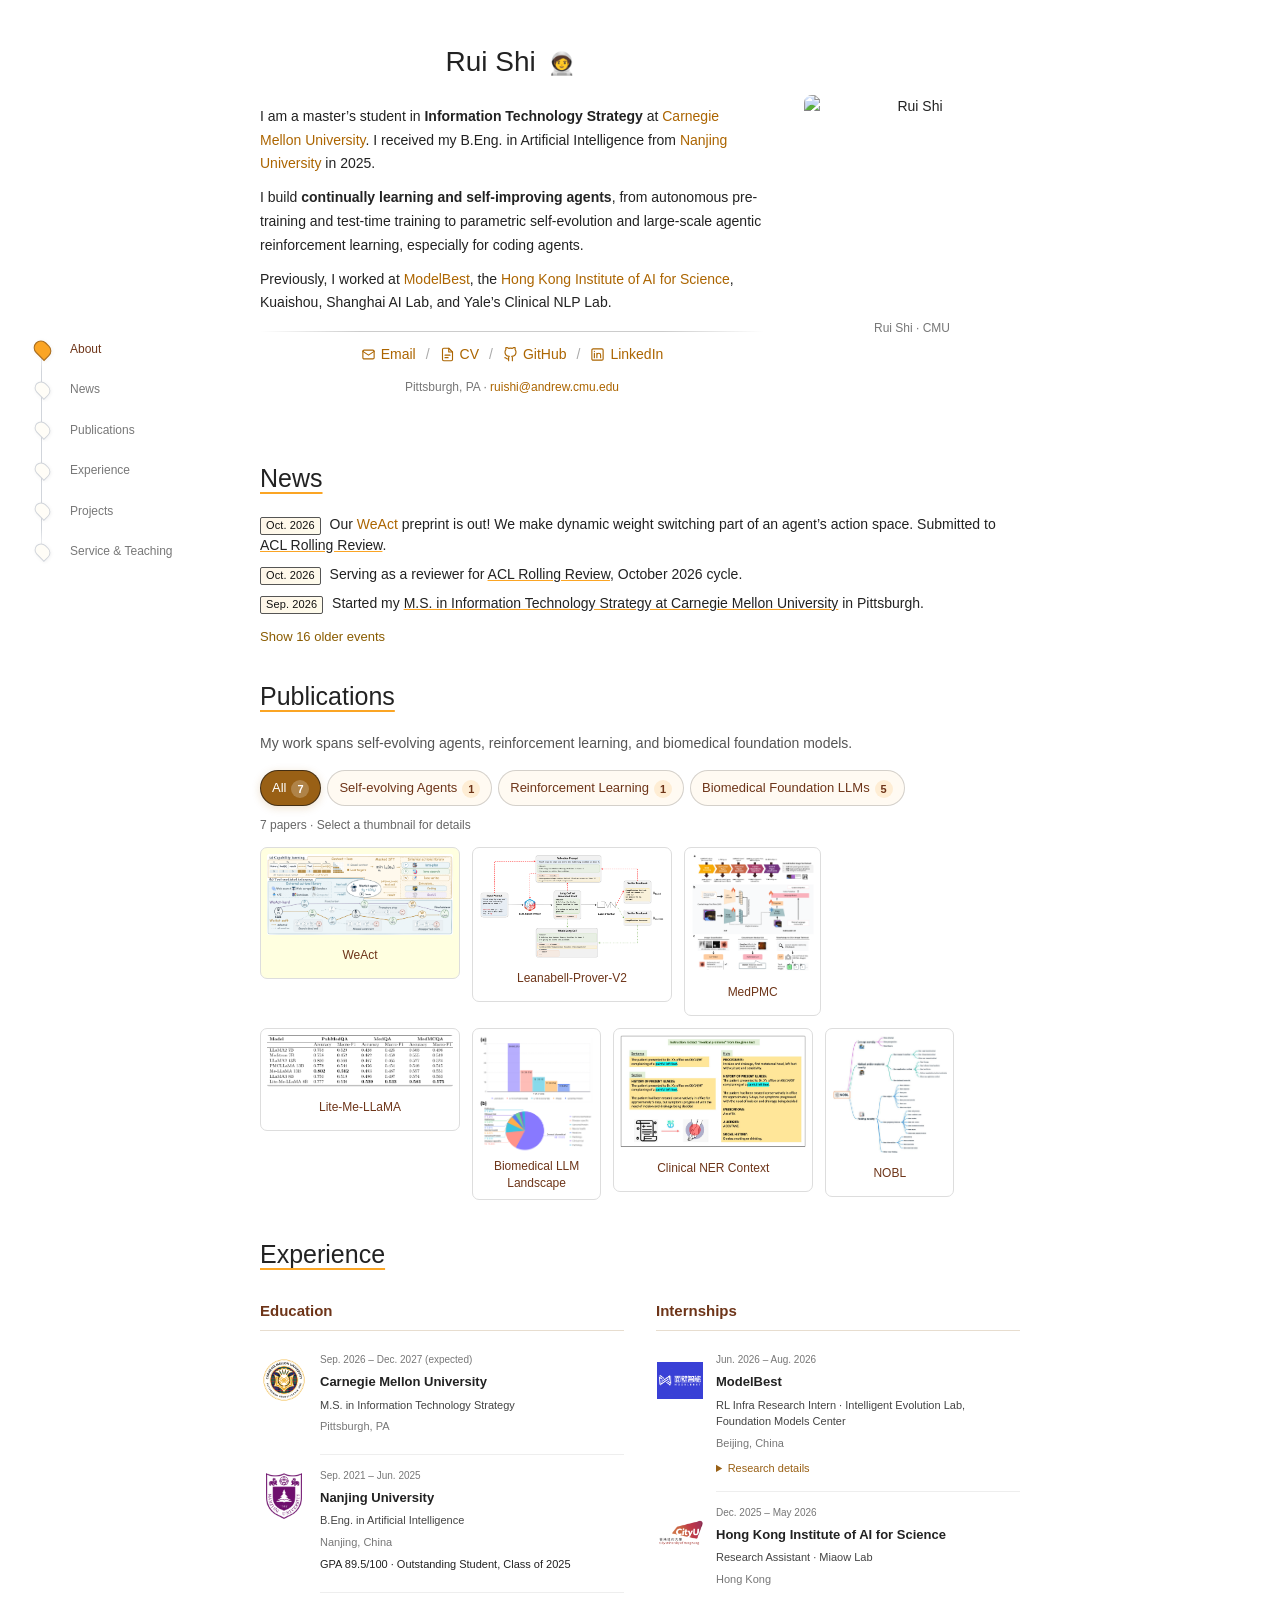
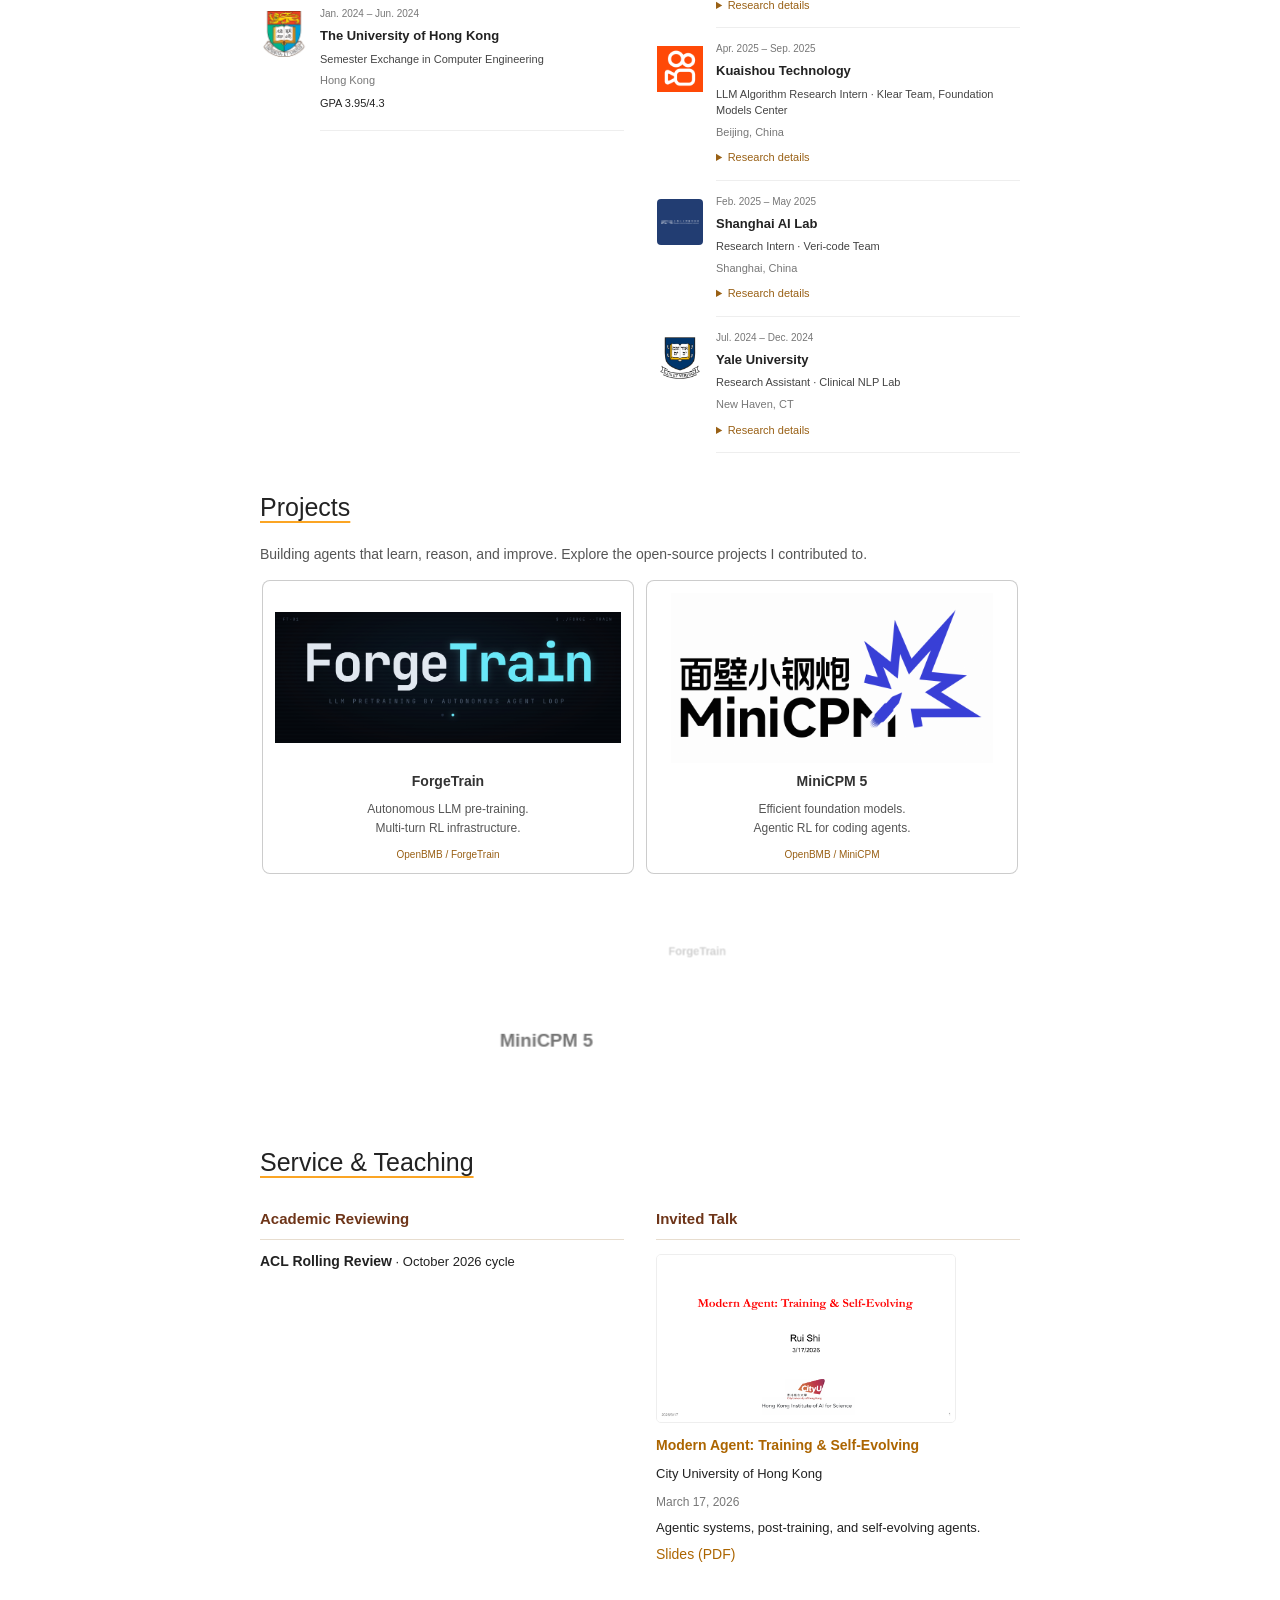
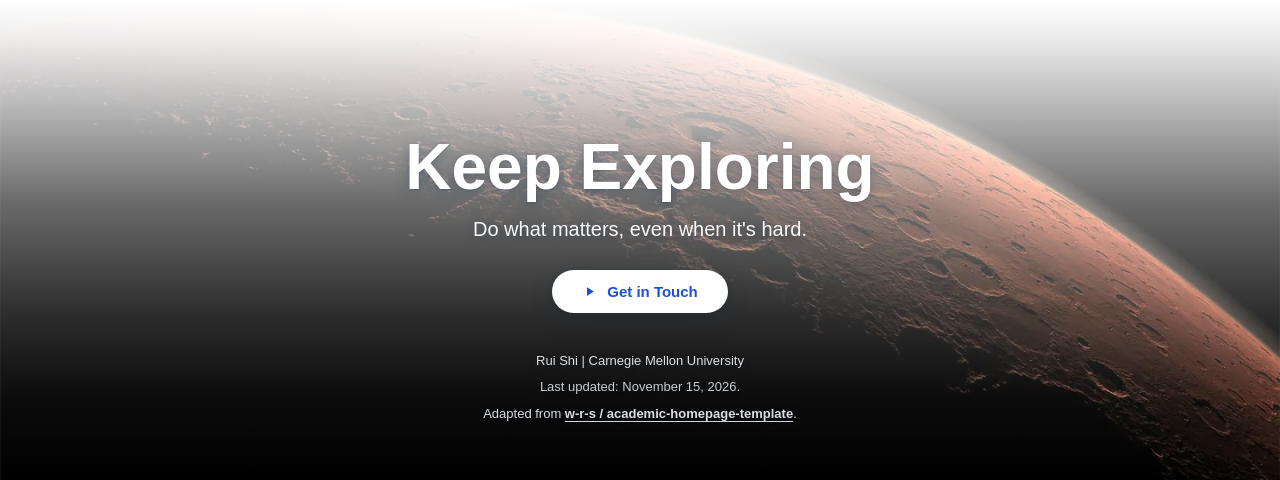
==== commit a64428ef: "Refine publication figures, institutional logos and selected experience" ====
--- a/index.html
+++ b/index.html
@@ -60,9 +60,9 @@
 <li class="news-entry"><time class="news-date-badge" datetime="2026-06">Jun. 2026</time> Joined <span class="news-highlight">ModelBest’s Intelligent Evolution Lab</span> as an RL Infra Research Intern.</li>
 <li class="news-entry"><time class="news-date-badge" datetime="2026-05">May 2026</time> Completed my research assistantship at the <span class="news-highlight">Hong Kong Institute of AI for Science</span>, working on parametric self-evolving agents.</li>
 <li class="news-entry"><time class="news-date-badge" datetime="2026-03-17">Mar. 2026</time> Gave an invited talk at <span class="news-highlight">City University of Hong Kong</span> on <a href="files/Modern-Agent-Self-Evolving.pdf">Modern Agent: Training &amp; Self-Evolving</a>.</li>
-<li class="news-entry"><time class="news-date-badge" datetime="2026-01">Jan. 2026</time> Completed my quantitative research internship at <span class="news-highlight">XM Capital Management</span>, exploring RL-based alpha discovery and LLM trading agents.</li>
+
 <li class="news-entry"><time class="news-date-badge" datetime="2025-12">Dec. 2025</time> Joined <span class="news-highlight">Miaow Lab, Hong Kong Institute of AI for Science</span>, working with Prof. Ning Miao and Prof. Shuyan Zhou.</li>
-<li class="news-entry"><time class="news-date-badge" datetime="2025-09">Sep. 2025</time> Joined <span class="news-highlight">XM Capital Management</span> as a Quantitative Research Intern.</li>
+
 <li class="news-entry"><time class="news-date-badge" datetime="2025-09">Sep. 2025</time> Our <a href="files/Impact_of_Context.pdf">Impact of Context on LLMs for Clinical NER</a> paper was accepted as an <span class="news-highlight">AMIA 2025 late-breaking poster</span>.</li>
 <li class="news-entry"><time class="news-date-badge" datetime="2025-07">Jul. 2025</time> Released <a href="https://arxiv.org/abs/2507.08649">Leanabell-Prover-V2</a>, with verifier-integrated reasoning for formal theorem proving via reinforcement learning.</li>
 <li class="news-entry"><time class="news-date-badge" datetime="2025-06">Jun. 2025</time> Graduated from <span class="news-highlight">Nanjing University</span> with a B.Eng. in Artificial Intelligence and recognition as an Outstanding Student of the Class of 2025.</li>
@@ -73,7 +73,7 @@
 <li class="news-entry"><time class="news-date-badge" datetime="2024-07">Jul. 2024</time> Joined <span class="news-highlight">Yale University’s Clinical NLP Lab</span> to work with Prof. Hua Xu on biomedical LLMs and clinical NLP.</li>
 <li class="news-entry"><time class="news-date-badge" datetime="2024-01">Jan. 2024</time> Started a semester exchange in Computer Engineering at <span class="news-highlight">The University of Hong Kong</span>.</li>
 <li class="news-entry"><time class="news-date-badge" datetime="2021-09">Sep. 2021</time> Started my undergraduate studies in Artificial Intelligence at <span class="news-highlight">Nanjing University</span>.</li></ul>
-<button aria-controls="news-list" aria-expanded="false" class="news-toggle visible" id="news-toggle" type="button">Show 18 older events</button>
+<button aria-controls="news-list" aria-expanded="false" class="news-toggle visible" id="news-toggle" type="button">Show 16 older events</button>
 </section>
 <section aria-labelledby="publications-heading" class="page-section publications-gallery" id="publications">
 <h2 id="publications-heading">Publications</h2>
@@ -85,31 +85,31 @@
 <button aria-pressed="false" class="tag-btn" data-tag="biomedical" type="button">Biomedical Foundation LLMs</button>
 </div>
 <p aria-live="polite" class="filter-status" id="filter-status" role="status">7 papers · Select a thumbnail for details</p>
-<table class="publications-table"><caption class="sr-only">Rui Shi’s publications and research manuscripts</caption><tbody><tr class="publication-entry" data-short-title="WeAct" data-tags="self-evolving" id="weact" style="background-color: lightyellow;">
+<table class="publications-table"><caption class="sr-only">Rui Shi’s publications and research manuscripts</caption><tbody><tr class="publication-entry" data-short-title="WeAct" data-tags="self-evolving" id="weact" style="background-color: lightyellow; --figure-ratio: 2.3124;">
 <td class="paper-visual"><a aria-hidden="true" href="https://arxiv.org/abs/2610.26847" tabindex="-1"><img alt="WeAct capability learning and tool-mediated adapter switching, Figure 2" decoding="async" loading="lazy" src="images/paper/weact.png"/></a></td>
 <td class="paper-copy"><span class="paper-short-title">WeAct</span><span class="paper-category">Self-evolving Agents</span><h3><a href="https://arxiv.org/abs/2610.26847">WeAct: Dynamic Weight Switching as Agent Actions</a></h3>
 <div class="publication-authors-shell"><div class="publication-authors"><strong>Rui Shi</strong>, Xunjian Yin, Jiacheng Sang, Zichuan Liu, Shuyan Zhou</div><button aria-expanded="false" aria-label="Expand author list" class="publication-authors-toggle" hidden="" title="Expand author list" type="button">+</button></div>
-<p class="paper-venue">arXiv 2026 · Submitted to ACL Rolling Review</p><p class="paper-links"><a href="https://arxiv.org/abs/2610.26847">Paper</a></p><p class="paper-description">Capability-specific LoRA adapters become native agent actions, enabling on-demand composition and modular continual adaptation. Qwen3-32B improves mean accuracy by 6.2% relative to full fine-tuning across eight deep-research benchmarks.</p><button aria-haspopup="dialog" aria-label="View WeAct: Dynamic Weight Switching as Agent Actions details" class="paper-open" title="WeAct: Dynamic Weight Switching as Agent Actions" type="button"></button></td></tr><tr class="publication-entry" data-short-title="Leanabell-Prover-V2" data-tags="rl" id="leanabell">
-<td class="paper-visual"><a aria-hidden="true" href="https://arxiv.org/abs/2507.08649" tabindex="-1"><img alt="Leanabell-Prover-V2 MiniF2F benchmark comparison, Figure 1" decoding="async" loading="lazy" src="images/projects/leanabell.png"/></a></td>
+<p class="paper-venue">arXiv 2026 · Submitted to ACL Rolling Review</p><p class="paper-links"><a href="https://arxiv.org/abs/2610.26847">Paper</a></p><p class="paper-description">Capability-specific LoRA adapters become native agent actions, enabling on-demand composition and modular continual adaptation. Qwen3-32B improves mean accuracy by 6.2% relative to full fine-tuning across eight deep-research benchmarks.</p><button aria-haspopup="dialog" aria-label="View WeAct: Dynamic Weight Switching as Agent Actions details" class="paper-open" title="WeAct: Dynamic Weight Switching as Agent Actions" type="button"></button></td></tr><tr class="publication-entry" data-short-title="Leanabell-Prover-V2" data-tags="rl" id="leanabell" style="--figure-ratio: 1.7953;">
+<td class="paper-visual"><a aria-hidden="true" href="https://arxiv.org/abs/2507.08649" tabindex="-1"><img alt="Leanabell-Prover-V2 verifier-integrated theorem proving framework, Figure 4" decoding="async" loading="lazy" src="images/paper/leanabell-figure4.png"/></a></td>
 <td class="paper-copy"><span class="paper-short-title">Leanabell-Prover-V2</span><span class="paper-category">Reinforcement Learning</span><h3><a href="https://arxiv.org/abs/2507.08649">Leanabell-Prover-V2: Verifier-integrated Reasoning for Formal Theorem Proving via Reinforcement Learning</a></h3>
 <div class="publication-authors-shell"><div class="publication-authors">Xingguang Ji, Yahui Liu, Qi Wang, Jingyuan Zhang, Yang Yue, <strong>Rui Shi</strong>, Chenxi Sun, Fuzheng Zhang, Guorui Zhou, Kun Gai</div><button aria-expanded="false" aria-label="Expand author list" class="publication-authors-toggle" hidden="" title="Expand author list" type="button">+</button></div>
-<p class="paper-venue">Technical report · arXiv 2025</p><p class="paper-links"><a href="https://arxiv.org/abs/2507.08649">Paper</a> <span aria-hidden="true">/</span> <a href="https://github.com/Leanabell-LM/Leanabell-Prover-V2">Code</a></p><p class="paper-description">Multi-turn reinforcement learning integrates Lean 4 verifier feedback into proof generation. MiniF2F pass@128 improves by 3.2 percentage points for the Kimina-based model and 2.0 points for the DeepSeek-based model.</p><button aria-haspopup="dialog" aria-label="View Leanabell-Prover-V2: Verifier-integrated Reasoning for Formal Theorem Proving via Reinforcement Learning details" class="paper-open" title="Leanabell-Prover-V2: Verifier-integrated Reasoning for Formal Theorem Proving via Reinforcement Learning" type="button"></button></td></tr><tr class="publication-entry" data-short-title="MedPMC" data-tags="biomedical" id="medpmc">
+<p class="paper-venue">Technical report · arXiv 2025</p><p class="paper-links"><a href="https://arxiv.org/abs/2507.08649">Paper</a> <span aria-hidden="true">/</span> <a href="https://github.com/Leanabell-LM/Leanabell-Prover-V2">Code</a></p><p class="paper-description">Multi-turn reinforcement learning integrates Lean 4 verifier feedback into proof generation. MiniF2F pass@128 improves by 3.2 percentage points for the Kimina-based model and 2.0 points for the DeepSeek-based model.</p><button aria-haspopup="dialog" aria-label="View Leanabell-Prover-V2: Verifier-integrated Reasoning for Formal Theorem Proving via Reinforcement Learning details" class="paper-open" title="Leanabell-Prover-V2: Verifier-integrated Reasoning for Formal Theorem Proving via Reinforcement Learning" type="button"></button></td></tr><tr class="publication-entry" data-short-title="MedPMC" data-tags="biomedical" id="medpmc" style="--figure-ratio: 1.0441;">
 <td class="paper-visual"><a aria-hidden="true" href="https://arxiv.org/abs/2607.07673" tabindex="-1"><img alt="MedPMC data curation and multimodal training framework, Figure 1" decoding="async" loading="lazy" src="images/paper/medpmc.png"/></a></td>
 <td class="paper-copy"><span class="paper-short-title">MedPMC</span><span class="paper-category">Biomedical Foundation LLMs</span><h3><a href="https://arxiv.org/abs/2607.07673">MedPMC: A Systematic Framework for Scaling High-Fidelity Medical Multimodal Data for Foundation Models</a></h3>
 <div class="publication-authors-shell"><div class="publication-authors">Hyunjae Kim, Dain Kim, Pan Xiao, Serina S. Applebaum, Younjoon Chung, Xuguang Ai, Yu Yin, Roy Jiang, Yuexi Du, Yawen Wei, Yiming Kong, Tuo Guo, Zhiyuan Cao, Mengmeng Du, Yuelei Fu, Yan Hu, <strong>Rui Shi</strong>, Gui Yang, Kevin W. Jin, Yuntian Liu, Yuxuan Tian, Jonathan Marquez, Zhen Chen, Sheng Zhang, Hoifung Poon, Hua Xu, Jaewoo Kang, Qingyu Chen</div><button aria-expanded="false" aria-label="Expand author list" class="publication-authors-toggle" hidden="" title="Expand author list" type="button">+</button></div>
-<p class="paper-venue">arXiv 2026 · Nature Biomedical Engineering, under review</p><p class="paper-links"><a href="https://arxiv.org/abs/2607.07673">Paper</a></p><p class="paper-description">An automated framework curates 11 million medical image-text pairs from 6.1 million PMC articles, supporting medical multimodal foundation models and clinical evaluation.</p><button aria-haspopup="dialog" aria-label="View MedPMC: A Systematic Framework for Scaling High-Fidelity Medical Multimodal Data for Foundation Models details" class="paper-open" title="MedPMC: A Systematic Framework for Scaling High-Fidelity Medical Multimodal Data for Foundation Models" type="button"></button></td></tr><tr class="publication-entry" data-short-title="Lite-Me-LLaMA" data-tags="biomedical" id="lite-me-llama">
+<p class="paper-venue">arXiv 2026 · Nature Biomedical Engineering, under review</p><p class="paper-links"><a href="https://arxiv.org/abs/2607.07673">Paper</a></p><p class="paper-description">An automated framework curates 11 million medical image-text pairs from 6.1 million PMC articles, supporting medical multimodal foundation models and clinical evaluation.</p><button aria-haspopup="dialog" aria-label="View MedPMC: A Systematic Framework for Scaling High-Fidelity Medical Multimodal Data for Foundation Models details" class="paper-open" title="MedPMC: A Systematic Framework for Scaling High-Fidelity Medical Multimodal Data for Foundation Models" type="button"></button></td></tr><tr class="publication-entry" data-short-title="Lite-Me-LLaMA" data-tags="biomedical" id="lite-me-llama" style="--figure-ratio: 3.6111;">
 <td class="paper-visual"><a aria-hidden="true" href="files/MedLLaMA_8B.pdf" tabindex="-1"><img alt="Lite-Me-LLaMA supervised fine-tuning benchmark comparison, Table 4" decoding="async" loading="lazy" src="images/paper/lite-me-llama.png"/></a></td>
 <td class="paper-copy"><span class="paper-short-title">Lite-Me-LLaMA</span><span class="paper-category">Biomedical Foundation LLMs</span><h3><a href="files/MedLLaMA_8B.pdf">Lite-Me-LLaMA: Resource-Efficient Large Language Models for Medical Applications</a></h3>
 <div class="publication-authors-shell"><div class="publication-authors">Qianqian Xie, Aokun Chen, Cheng Peng, Lingfei Qian, Yan Wang, Xuguang Ai, Jimin Huang, <strong>Rui Shi</strong>, Gui Yang, Dennis Shung, Qingyu Chen, Yonghui Wu, Jiang Bian, Hua Xu</div><button aria-expanded="false" aria-label="Expand author list" class="publication-authors-toggle" hidden="" title="Expand author list" type="button">+</button></div>
-<p class="paper-venue">AMIA Annual Symposium 2025</p><p class="paper-links"><a href="files/MedLLaMA_8B.pdf">Manuscript</a></p><p class="paper-description">Resource-efficient biomedical adaptation of LLaMA3-8B through continual pre-training on 72.5 billion tokens and instruction tuning on 602,000 examples.</p><button aria-haspopup="dialog" aria-label="View Lite-Me-LLaMA: Resource-Efficient Large Language Models for Medical Applications details" class="paper-open" title="Lite-Me-LLaMA: Resource-Efficient Large Language Models for Medical Applications" type="button"></button></td></tr><tr class="publication-entry" data-short-title="Biomedical LLM Landscape" data-tags="biomedical" id="biomedical-landscape">
+<p class="paper-venue">AMIA Annual Symposium 2025</p><p class="paper-links"><a href="files/MedLLaMA_8B.pdf">Manuscript</a></p><p class="paper-description">Resource-efficient biomedical adaptation of LLaMA3-8B through continual pre-training on 72.5 billion tokens and instruction tuning on 602,000 examples.</p><button aria-haspopup="dialog" aria-label="View Lite-Me-LLaMA: Resource-Efficient Large Language Models for Medical Applications details" class="paper-open" title="Lite-Me-LLaMA: Resource-Efficient Large Language Models for Medical Applications" type="button"></button></td></tr><tr class="publication-entry" data-short-title="Biomedical LLM Landscape" data-tags="biomedical" id="biomedical-landscape" style="--figure-ratio: 0.9769;">
 <td class="paper-visual"><img alt="Training corpora and biomedical domains, Figure 2 from the author manuscript" decoding="async" loading="lazy" src="images/paper/biomedical-landscape.png"/></td>
 <td class="paper-copy"><span class="paper-short-title">Biomedical LLM Landscape</span><span class="paper-category">Biomedical Foundation LLMs</span><h3><a href="https://doi.org/10.1146/annurev-biodatasci-102224-074736">The Development Landscape of Large Language Models for Biomedical Applications</a></h3>
 <div class="publication-authors-shell"><div class="publication-authors">Zhiyuan Cao, Vipina K. Keloth, Qianqian Xie, Lingfei Qian, Yuntian Liu, Yan Wang, <strong>Rui Shi</strong>, Weipeng Zhou, Gui Yang, Jeffrey Zhang, Xueqing Peng, Ethan Zhen, Ruey-Ling Weng, Qingyu Chen, Hua Xu</div><button aria-expanded="false" aria-label="Expand author list" class="publication-authors-toggle" hidden="" title="Expand author list" type="button">+</button></div>
-<p class="paper-venue">Annual Review of Biomedical Data Science · 2025</p><p class="paper-links"><a href="https://doi.org/10.1146/annurev-biodatasci-102224-074736">Paper</a></p><p class="paper-description">A systematic review of 82 biomedical LLM studies, examining model architectures, data, training strategies, applications, and open challenges.</p><button aria-haspopup="dialog" aria-label="View The Development Landscape of Large Language Models for Biomedical Applications details" class="paper-open" title="The Development Landscape of Large Language Models for Biomedical Applications" type="button"></button></td></tr><tr class="publication-entry" data-short-title="Clinical NER Context" data-tags="biomedical" id="clinical-context">
+<p class="paper-venue">Annual Review of Biomedical Data Science · 2025</p><p class="paper-links"><a href="https://doi.org/10.1146/annurev-biodatasci-102224-074736">Paper</a></p><p class="paper-description">A systematic review of 82 biomedical LLM studies, examining model architectures, data, training strategies, applications, and open challenges.</p><button aria-haspopup="dialog" aria-label="View The Development Landscape of Large Language Models for Biomedical Applications details" class="paper-open" title="The Development Landscape of Large Language Models for Biomedical Applications" type="button"></button></td></tr><tr class="publication-entry" data-short-title="Clinical NER Context" data-tags="biomedical" id="clinical-context" style="--figure-ratio: 1.6469;">
 <td class="paper-visual"><a aria-hidden="true" href="files/Impact_of_Context.pdf" tabindex="-1"><img alt="Sentence, section, and note context for clinical named entity recognition, Figure 1" decoding="async" loading="lazy" src="images/paper/context.png"/></a></td>
 <td class="paper-copy"><span class="paper-short-title">Clinical NER Context</span><span class="paper-category">Biomedical Foundation LLMs</span><h3><a href="files/Impact_of_Context.pdf">Impact of Context on Large Language Models for Clinical Named Entity Recognition</a></h3>
 <div class="publication-authors-shell"><div class="publication-authors">Weipeng Zhou, <strong>Rui Shi</strong>, Gui Yang, Anran Li, Xuguang Ai, Qingyu Chen, Yan Hu, Hua Xu, Timothy A. Miller</div><button aria-expanded="false" aria-label="Expand author list" class="publication-authors-toggle" hidden="" title="Expand author list" type="button">+</button></div>
-<p class="paper-venue">AMIA Annual Symposium 2025 · Late-breaking poster</p><p class="paper-links"><a href="files/Impact_of_Context.pdf">Manuscript</a></p><p class="paper-description">Examines how sentence, section, and document context affect clinical entity recognition. Detached section-level context improves extraction on MTSamples and i2b2.</p><button aria-haspopup="dialog" aria-label="View Impact of Context on Large Language Models for Clinical Named Entity Recognition details" class="paper-open" title="Impact of Context on Large Language Models for Clinical Named Entity Recognition" type="button"></button></td></tr><tr class="publication-entry" data-short-title="NOBL" data-tags="biomedical" id="nobl">
+<p class="paper-venue">AMIA Annual Symposium 2025 · Late-breaking poster</p><p class="paper-links"><a href="files/Impact_of_Context.pdf">Manuscript</a></p><p class="paper-description">Examines how sentence, section, and document context affect clinical entity recognition. Detached section-level context improves extraction on MTSamples and i2b2.</p><button aria-haspopup="dialog" aria-label="View Impact of Context on Large Language Models for Clinical Named Entity Recognition details" class="paper-open" title="Impact of Context on Large Language Models for Clinical Named Entity Recognition" type="button"></button></td></tr><tr class="publication-entry" data-short-title="NOBL" data-tags="biomedical" id="nobl" style="--figure-ratio: 0.9754;">
 <td class="paper-visual"><a aria-hidden="true" href="files/NOBL.pdf" tabindex="-1"><img alt="NOBL hierarchical taxonomy of biomedical novelty, Figure 1" decoding="async" loading="lazy" src="images/paper/nobl.png"/></a></td>
 <td class="paper-copy"><span class="paper-short-title">NOBL</span><span class="paper-category">Biomedical Foundation LLMs</span><h3><a href="files/NOBL.pdf">How Researchers Claim Novelty in Biomedical Science: A Taxonomy for Understanding Innovation</a></h3>
 <div class="publication-authors-shell"><div class="publication-authors">Xueqing Peng, Huan He, <strong>Rui Shi</strong>, Vipina K. Keloth, Lingfei Qian, Yan Hu, Jimin Huang, Qianqian Xie, Fares Alahdab, Erin Leahey, Brian Ondov, Qiaozhu Mei, Na Hong, Hua Xu</div><button aria-expanded="false" aria-label="Expand author list" class="publication-authors-toggle" hidden="" title="Expand author list" type="button">+</button></div>
@@ -117,26 +117,26 @@
 </section>
 <section aria-labelledby="experience-heading" class="page-section" id="experience">
 <h2 id="experience-heading">Experience</h2>
-<div class="experience-columns"><div class="experience-column"><h3 class="experience-group">Education</h3><table class="experience-table"><caption class="sr-only">Education</caption><tbody><tr><td class="experience-mark"><img alt="Carnegie Mellon University seal" decoding="async" height="48" loading="lazy" src="images/organizations/cmu.jpg" width="48"/></td><td class="experience-copy"><time datetime="2026-09">Sep. 2026 – Dec. 2027 (expected)</time><h4>Carnegie Mellon University</h4><p class="experience-role">M.S. in Information Technology Strategy</p><p class="experience-meta">Pittsburgh, PA</p></td></tr>
+<div class="experience-columns"><div class="experience-column"><h3 class="experience-group">Education</h3><table class="experience-table"><caption class="sr-only">Education</caption><tbody><tr><td class="experience-mark"><img alt="Carnegie Mellon University full-color seal" decoding="async" height="48" loading="lazy" src="images/organizations/cmu-color.png" width="48"/></td><td class="experience-copy"><time datetime="2026-09">Sep. 2026 – Dec. 2027 (expected)</time><h4>Carnegie Mellon University</h4><p class="experience-role">M.S. in Information Technology Strategy</p><p class="experience-meta">Pittsburgh, PA</p></td></tr>
 <tr><td class="experience-mark"><img alt="Nanjing University emblem" decoding="async" height="48" loading="lazy" src="images/organizations/nju.jpg" width="48"/></td><td class="experience-copy"><time datetime="2021-09">Sep. 2021 – Jun. 2025</time><h4>Nanjing University</h4><p class="experience-role">B.Eng. in Artificial Intelligence</p><p class="experience-meta">Nanjing, China</p><p>GPA 89.5/100 · Outstanding Student, Class of 2025</p></td></tr>
 <tr><td class="experience-mark"><img alt="The University of Hong Kong shield" decoding="async" height="48" loading="lazy" src="images/organizations/hku.png" width="48"/></td><td class="experience-copy"><time datetime="2024-01">Jan. 2024 – Jun. 2024</time><h4>The University of Hong Kong</h4><p class="experience-role">Semester Exchange in Computer Engineering</p><p class="experience-meta">Hong Kong</p><p>GPA 3.95/4.3</p></td></tr></tbody></table></div><div class="experience-column"><h3 class="experience-group">Internships</h3><table class="experience-table"><caption class="sr-only">Research and internship timeline</caption><tbody><tr id="modelbest-experience"><td class="experience-mark"><img alt="ModelBest logo" decoding="async" height="48" loading="lazy" src="images/organizations/modelbest.png" width="48"/></td><td class="experience-copy"><time datetime="2026-06">Jun. 2026 – Aug. 2026</time><h4>ModelBest</h4><p class="experience-role">RL Infra Research Intern · Intelligent Evolution Lab, Foundation Models Center</p><p class="experience-meta">Beijing, China</p><details><summary>Research details</summary><p>Built multi-turn RL for ForgeTrain and white-box and black-box agentic RL systems for MiniCPM 5.</p><p>SWE-bench Verified improved from 36.6% to 48.2% for MiniCPM5 16B-A3B. Scaled black-box training to 192 H800 GPUs with token-exact replay and rolling weight updates.</p></details></td></tr>
 <tr><td class="experience-mark"><img alt="City University of Hong Kong logo" decoding="async" height="48" loading="lazy" src="images/organizations/cityu.png" width="48"/></td><td class="experience-copy"><time datetime="2025-12">Dec. 2025 – May 2026</time><h4>Hong Kong Institute of AI for Science</h4><p class="experience-role">Research Assistant · Miaow Lab</p><p class="experience-meta">Hong Kong</p><details><summary>Research details</summary><p>Worked with <a href="https://www.ningmiao.space/">Prof. Ning Miao</a> and Prof. Shuyan Zhou on WeAct and parametric self-evolving agents.</p><p>Developed capability-specific LoRA switching within a shared context, enabling modular updates. WeAct achieved 45.47% mean accuracy across eight deep-research benchmarks.</p></details></td></tr>
-<tr><td class="experience-mark"><span>XM</span></td><td class="experience-copy"><time datetime="2025-09">Sep. 2025 – Jan. 2026</time><h4>XM Capital Management · 序明基金</h4><p class="experience-role">Quantitative Research Intern</p><p class="experience-meta">Shenzhen, China</p><details><summary>Research details</summary><p>Developed a distributed RL alpha-discovery engine using Implicit Quantile Networks and an LLM trading agent with LangChain and PocketFlow.</p><p>Automated hypothesis generation, retrieval-based deduplication, strategy code synthesis, and backtesting using news and factor libraries.</p></details></td></tr>
-<tr><td class="experience-mark"><img alt="Kuaishou icon" decoding="async" height="48" loading="lazy" src="images/organizations/kuaishou.ico" width="48"/></td><td class="experience-copy"><time datetime="2025-04">Apr. 2025 – Sep. 2025</time><h4>Kuaishou Technology</h4><p class="experience-role">LLM Algorithm Research Intern · Klear Team, Foundation Models Center</p><p class="experience-meta">Beijing, China</p><details><summary>Research details</summary><p>Built verifier-integrated RL and evaluation infrastructure for <a href="https://github.com/Leanabell-LM/Leanabell-Prover-V2">Leanabell-Prover-V2</a>.</p><p>Used VeRL, SandFusion, DAPO/GRPO, feedback masking, and reward shaping. Shipped a vLLM and Lean evaluation pipeline for formal theorem proving.</p></details></td></tr>
-<tr><td class="experience-mark"><img alt="Shanghai Artificial Intelligence Laboratory logo" class="organization-logo-dark" decoding="async" height="48" loading="lazy" src="images/organizations/shlab.webp" width="48"/><img alt="Nanjing University emblem" decoding="async" height="36" loading="lazy" src="images/organizations/nju.jpg" width="36"/></td><td class="experience-copy"><time datetime="2025-02">Feb. 2025 – May 2025</time><h4>Shanghai AI Lab &amp; Nanjing University</h4><p class="experience-role">Research Intern · Veri-code Team &amp; LAMDA Group</p><p class="experience-meta">Shanghai, China</p><details><summary>Research details</summary><p>Worked with Prof. Jie Fu and Prof. Cunjing Ge on hierarchical diffusion LLMs and reinforcement learning for safe, controllable generation.</p><p>Developed GRPO-diffu for multi-round refinement. Experiments on Dream and LLaDA improved accuracy by 8% with about 48% less compute than autoregressive baselines in 16 steps.</p></details></td></tr>
+
+<tr><td class="experience-mark"><img alt="Kuaishou high-resolution app icon" decoding="async" height="48" loading="lazy" src="images/organizations/kuaishou-hd.jpg" width="48"/></td><td class="experience-copy"><time datetime="2025-04">Apr. 2025 – Sep. 2025</time><h4>Kuaishou Technology</h4><p class="experience-role">LLM Algorithm Research Intern · Klear Team, Foundation Models Center</p><p class="experience-meta">Beijing, China</p><details><summary>Research details</summary><p>Built verifier-integrated RL and evaluation infrastructure for <a href="https://github.com/Leanabell-LM/Leanabell-Prover-V2">Leanabell-Prover-V2</a>.</p><p>Used VeRL, SandFusion, DAPO/GRPO, feedback masking, and reward shaping. Shipped a vLLM and Lean evaluation pipeline for formal theorem proving.</p></details></td></tr>
+<tr><td class="experience-mark"><img alt="Shanghai Artificial Intelligence Laboratory logo" class="organization-logo-dark" decoding="async" height="48" loading="lazy" src="images/organizations/shlab.webp" width="48"/></td><td class="experience-copy"><time datetime="2025-02">Feb. 2025 – May 2025</time><h4>Shanghai AI Lab</h4><p class="experience-role">Research Intern · Veri-code Team</p><p class="experience-meta">Shanghai, China</p><details><summary>Research details</summary><p>Worked with Prof. Jie Fu on hierarchical diffusion LLMs and reinforcement learning for safe, controllable generation.</p><p>Developed GRPO-diffu for multi-round refinement. Experiments on Dream and LLaDA improved accuracy by 8% with about 48% less compute than autoregressive baselines in 16 steps.</p></details></td></tr>
 <tr><td class="experience-mark"><img alt="Yale University shield" decoding="async" height="48" loading="lazy" src="images/organizations/yale.png" width="48"/></td><td class="experience-copy"><time datetime="2024-07">Jul. 2024 – Dec. 2024</time><h4>Yale University</h4><p class="experience-role">Research Assistant · Clinical NLP Lab</p><p class="experience-meta">New Haven, CT</p><details><summary>Research details</summary><p>Worked with <a href="https://medicine.yale.edu/profile/hua-xu/">Prof. Hua Xu</a> on biomedical foundation models, clinical NLP, and medical multimodal data.</p><p>Built Lite-Me-LLaMA’s continual pre-training and evaluation pipelines. Developed clinical-trial eligibility criteria decomposition and text-to-SQL over an OMOP stack (F1 0.85), plus a trial-document RAG system (AUC 0.82).</p></details></td></tr></tbody></table></div></div></section>
 <section aria-labelledby="projects-heading" class="page-section" id="projects">
 <h2 id="projects-heading">Projects</h2>
 <p class="section-intro">Building agents that learn, reason, and improve. Explore the open-source projects I contributed to.</p>
 <div class="screenshot-projects"><div class="screenshot-projects-track">
 <a class="screenshot-project-card" href="https://github.com/OpenBMB/ForgeTrain"><img alt="ForgeTrain repository logo" decoding="async" loading="lazy" src="images/projects/forgetrain.png"/><span>ForgeTrain</span><p>Autonomous LLM pre-training.<br/>Multi-turn RL infrastructure.</p><span class="project-repo">OpenBMB / ForgeTrain</span></a>
-<a class="screenshot-project-card" href="https://github.com/OpenBMB/MiniCPM"><img alt="MiniCPM 5 training recipe from the OpenBMB MiniCPM GitHub repository" decoding="async" loading="lazy" src="images/projects/minicpm5-recipe.png"/><span>MiniCPM 5</span><p>Efficient foundation models.<br/>Agentic RL for coding agents.</p><span class="project-repo">OpenBMB / MiniCPM</span></a>
-<a class="screenshot-project-card" href="https://github.com/Leanabell-LM/Leanabell-Prover-V2"><img alt="Leanabell-Prover-V2 benchmark results from its GitHub repository" decoding="async" loading="lazy" src="images/projects/leanabell.png"/><span>Leanabell-Prover-V2</span><p>Formal theorem proving.<br/>Verifier-integrated RL.</p><span class="project-repo">Leanabell-LM / Leanabell-Prover-V2</span></a>
+<a class="screenshot-project-card" href="https://github.com/OpenBMB/MiniCPM"><img alt="MiniCPM official logo from the OpenBMB MiniCPM GitHub repository" decoding="async" loading="lazy" src="images/projects/minicpm.png"/><span>MiniCPM 5</span><p>Efficient foundation models.<br/>Agentic RL for coding agents.</p><span class="project-repo">OpenBMB / MiniCPM</span></a>
+
 </div></div>
 <div aria-label="Interactive project repository links" id="tagcloud-container">
 <a href="https://github.com/OpenBMB/ForgeTrain">ForgeTrain</a>
 <a href="https://github.com/OpenBMB/MiniCPM">MiniCPM 5</a>
-<a href="https://github.com/Leanabell-LM/Leanabell-Prover-V2">Leanabell-Prover-V2</a>
+
 </div>
 </section>
 <section aria-labelledby="service-heading" class="page-section" id="service">
--- a/stylesheet.css
+++ b/stylesheet.css
@@ -1244,12 +1244,12 @@
 #news .news-date-badge { margin-right: 5px; }
 #news .news-toggle { padding: 3px 0; min-height: 30px; }
 .publications-gallery .publications-table { display: block; margin-top: 12px; border-spacing: 0; }
-.publications-gallery .publications-table tbody { display: grid; grid-template-columns: repeat(4, minmax(0, 1fr)); gap: 12px; }
-.publications-gallery .publications-table tr[data-tags] { position: relative; display: block; min-width: 0; margin: 0; overflow: hidden; border: 1px solid #ddd; border-radius: 7px; background: #fff; transition: border-color .2s, box-shadow .2s; }
+.publications-gallery .publications-table tbody { display: flex; flex-wrap: wrap; gap: 12px; align-items: flex-start; }
+.publications-gallery .publications-table tr[data-tags] { position: relative; display: block; flex: 0 0 clamp(108px, calc(var(--figure-ratio, 1.5) * 120px + 12px), 200px); min-width: 0; margin: 0; overflow: hidden; border: 1px solid #ddd; border-radius: 7px; background: #fff; transition: border-color .2s, box-shadow .2s; }
 .publications-gallery .publications-table tr[data-tags]:hover, .publications-gallery .publications-table tr[data-tags]:focus-within { border-color: #ad7020; box-shadow: 0 2px 9px rgba(0,0,0,.07); }
 .publications-gallery .publications-table tr[data-tags] > td { display: block; width: 100%; padding: 0; border: 0; border-radius: 0; background: transparent; }
-.publications-gallery .paper-visual { padding: 10px 10px 0 !important; }
-.publications-gallery .paper-visual img { width: 100%; max-width: none; height: 94px; object-fit: contain; background: #fff; }
+.publications-gallery .paper-visual { padding: 6px 6px 0 !important; }
+.publications-gallery .paper-visual img { display: block; width: 100%; max-width: none; height: auto; max-height: none; object-fit: contain; background: #fff; }
 .paper-short-title, .paper-open { display: none; }
 .publications-gallery .paper-copy > :not(.paper-short-title):not(.paper-open) { display: none; }
 .publications-gallery .paper-copy .paper-short-title { display: flex; align-items: center; justify-content: center; min-height: 43px; padding: 5px 8px 8px; color: #6e3519; font-size: 12px; line-height: 1.35; text-align: center; }
@@ -1258,7 +1258,7 @@
 .paper-dialog { position: fixed; width: min(740px, calc(100vw - 32px)); max-height: calc(100vh - 50px); padding: 32px; border: 1px solid #ddd; border-radius: 10px; color: #222; background: #fff; overflow-y: auto; box-shadow: 0 15px 60px rgba(0,0,0,.16); }
 .paper-dialog::backdrop { background: rgba(30,25,20,.4); backdrop-filter: blur(3px); }
 .paper-dialog-close { position: absolute; right: 8px; top: 6px; width: 32px; height: 32px; font-size: 27px; line-height: 1; border: 0; background: #fff; color: #777; border-radius: 50%; }
-.paper-dialog-figure { display: block; width: 100%; max-height: 360px; object-fit: contain; margin: 4px auto 24px; }
+.paper-dialog-figure { display: block; width: 100%; max-height: min(65vh, 650px); object-fit: contain; margin: 4px auto 20px; }
 .paper-dialog .paper-short-title, .paper-dialog .paper-open, .paper-dialog .publication-authors-toggle { display: none; }
 .paper-dialog .publication-authors { display: block !important; overflow: visible !important; -webkit-line-clamp: unset !important; }
 .paper-dialog h3 { margin: 8px 0 12px; font-size: 17px; }
@@ -1283,10 +1283,15 @@
 .service-columns .invited-talk h3 { font-size: 13px; }
 .service-columns > .service-column > p { font-size: 13px; }
 .screenshot-project-card img { height: 135px; aspect-ratio: auto; object-fit: contain; }
+.screenshot-projects-track { grid-template-columns: repeat(2, minmax(0, 1fr)); }
+.screenshot-project-card img { height: 170px; }
+.publications-table .paper-visual { width: 34%; padding: 10px; }
+.publications-table .paper-copy { width: 66%; }
+.publications-table .paper-visual img { height: auto; max-height: none; }
 @media (max-width: 680px) {
-  .publications-gallery .publications-table tbody { grid-template-columns: repeat(3, minmax(0, 1fr)); gap: 8px; }
-  .publications-gallery .paper-visual { padding: 8px 6px 0 !important; }
-  .publications-gallery .paper-visual img { height: 72px; }
+  .publications-gallery .publications-table tbody { display: grid; grid-template-columns: repeat(3, minmax(0, 1fr)); gap: 8px; align-items: start; }
+  .publications-gallery .paper-visual { padding: 4px 4px 0 !important; }
+  .publications-gallery .paper-visual img { height: auto; }
   .publications-gallery .paper-copy .paper-short-title { min-height: 42px; padding: 5px; font-size: 10px; overflow-wrap: anywhere; }
   .experience-columns, .service-columns { grid-template-columns: 1fr; gap: 20px; }
   .experience-columns .experience-copy h4 { font-size: 14px; }
@@ -1294,5 +1299,7 @@
   .paper-dialog { padding: 36px 20px 24px; }
   .paper-dialog-figure { max-height: 260px; }
   .screenshot-project-card img { height: 105px; }
+  .screenshot-projects-track { grid-template-columns: 1fr; }
+  .publications-table .paper-visual, .publications-table .paper-copy { width: 100%; }
 }
 .organization-logo-dark { background: #223d72; border-radius: 4px; padding: 4px; }
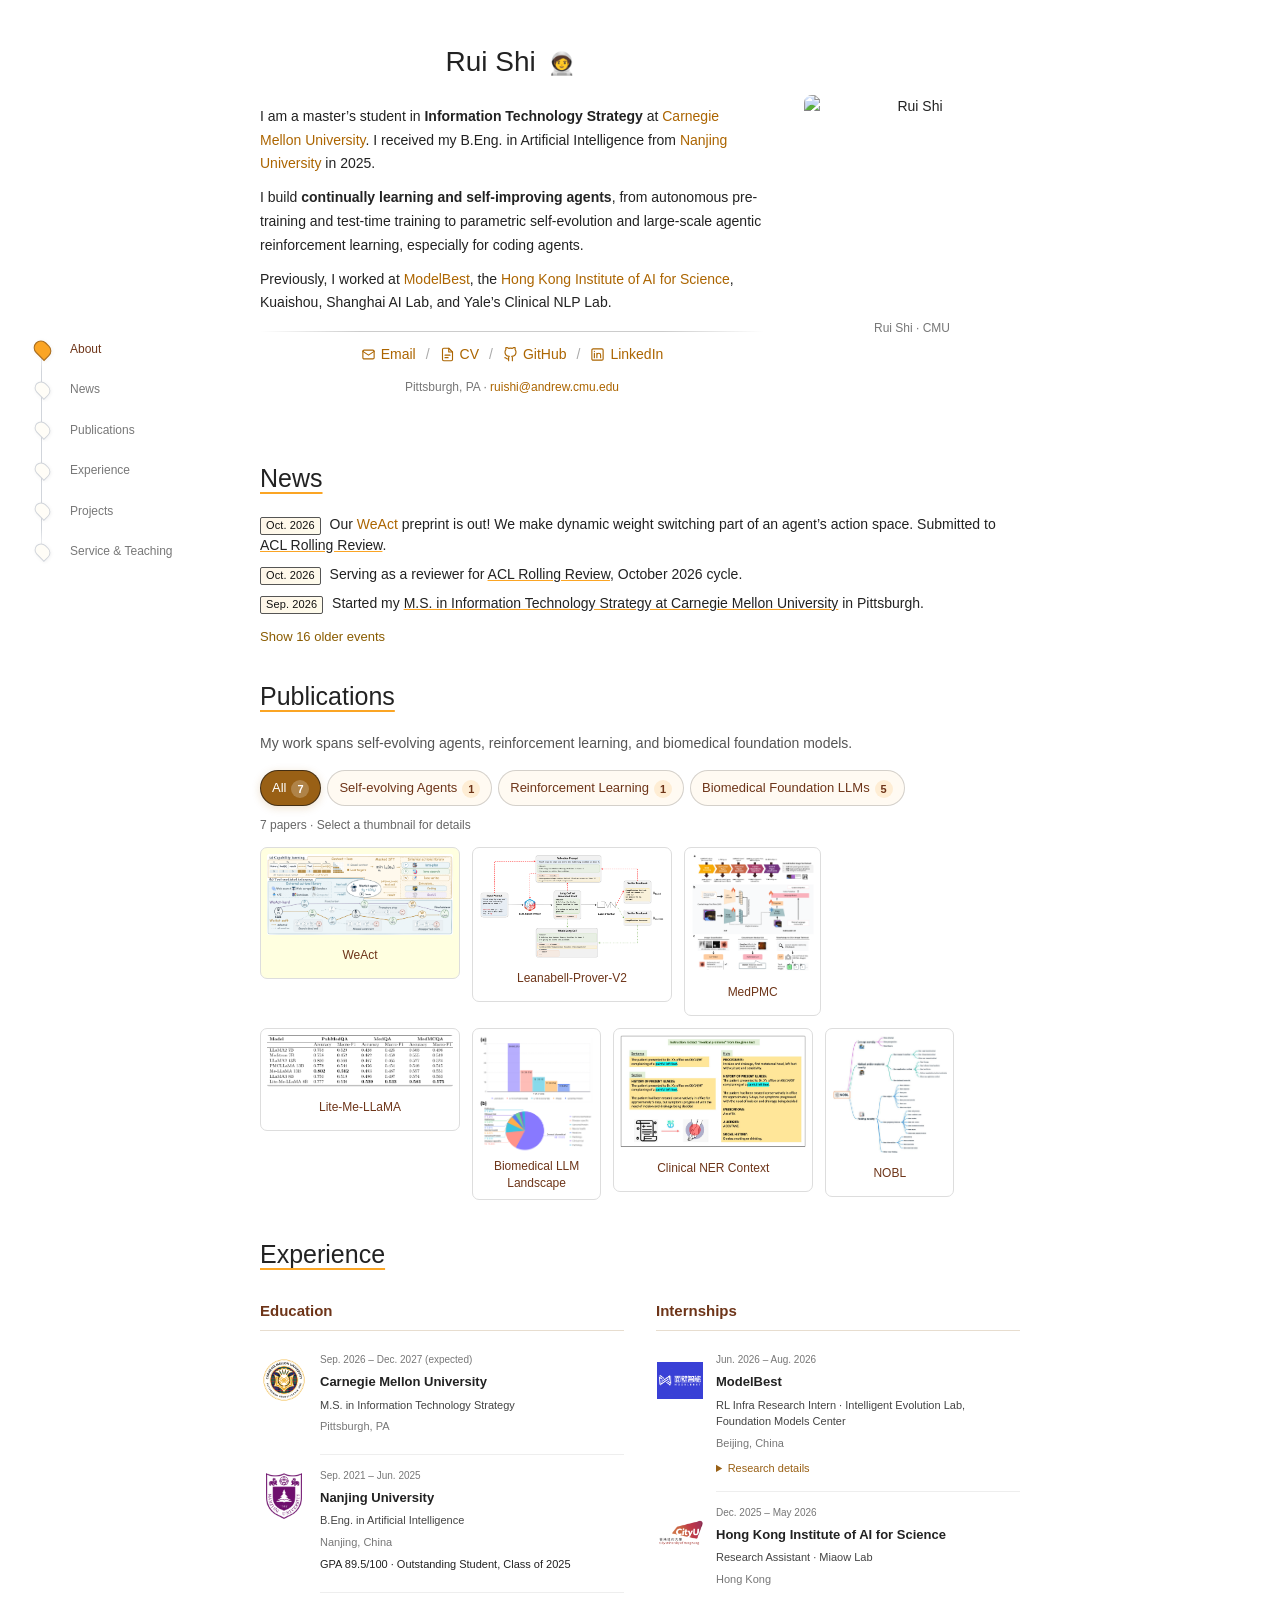
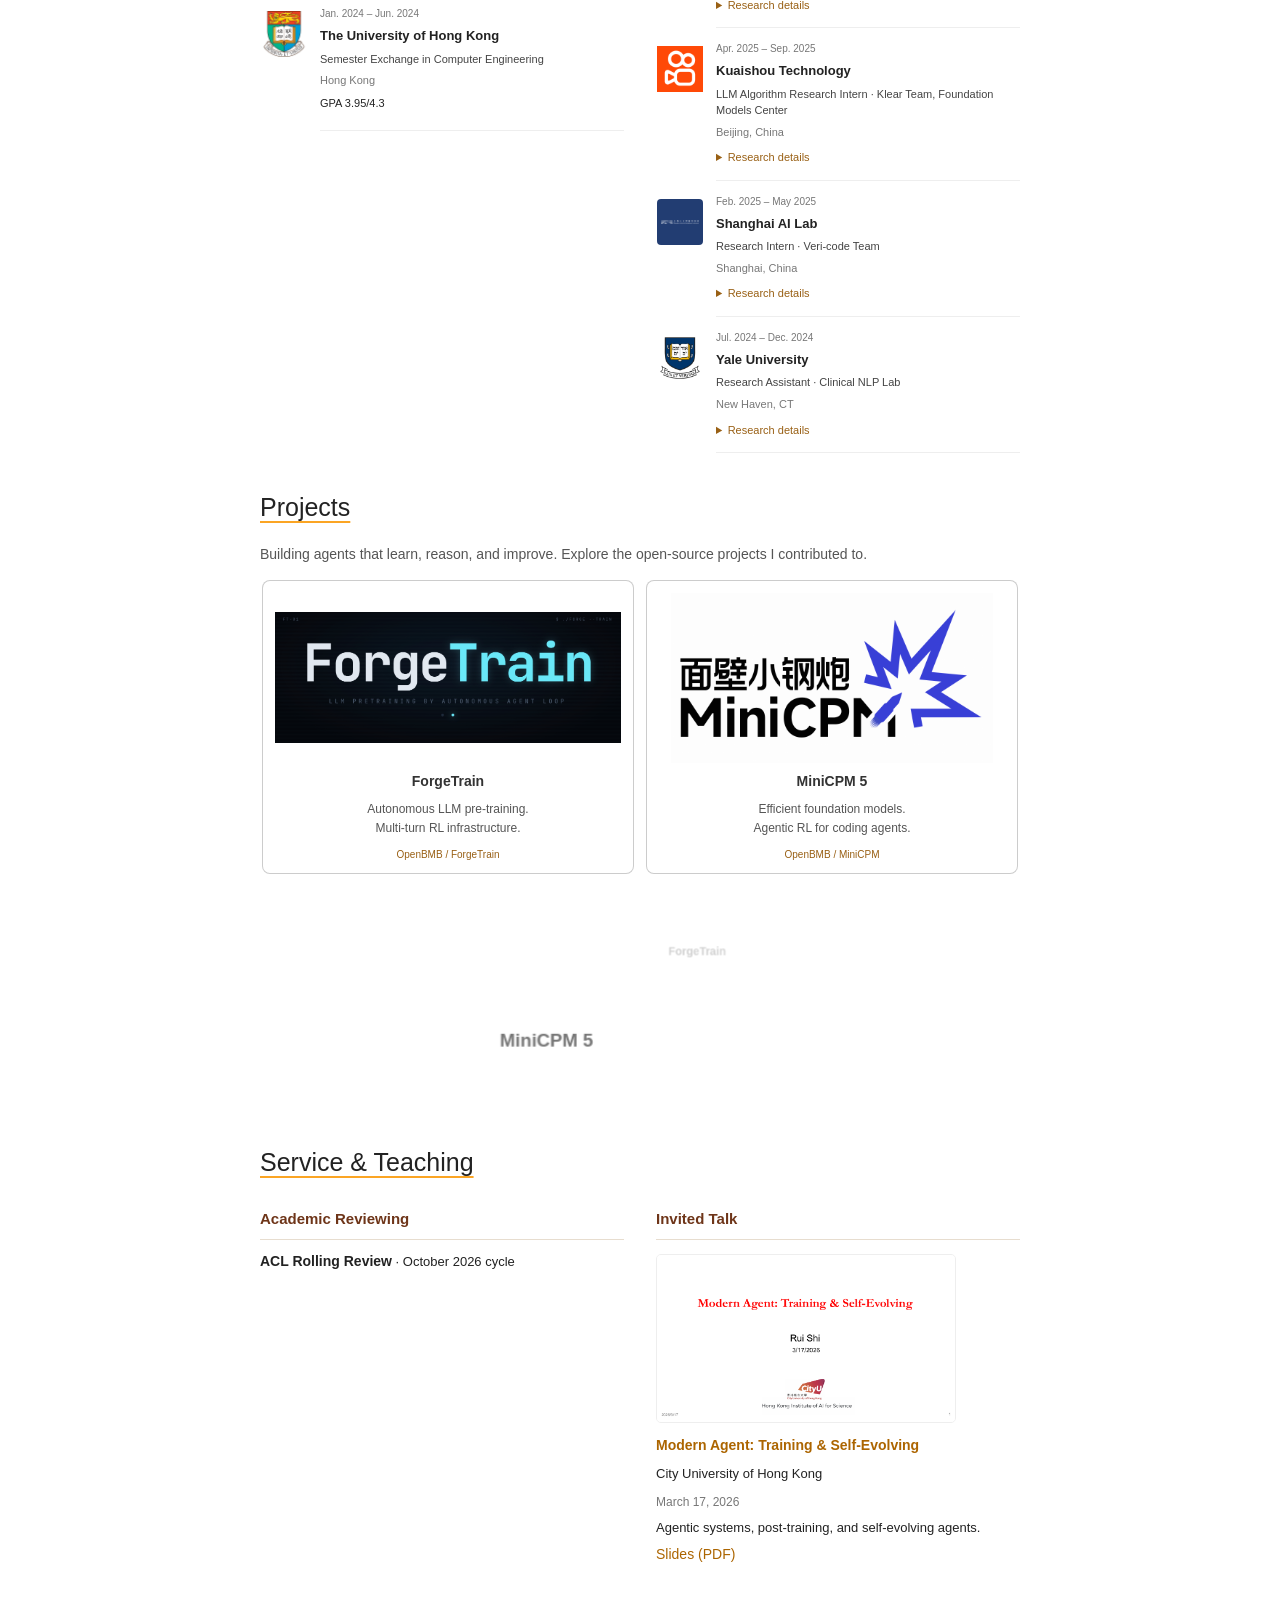
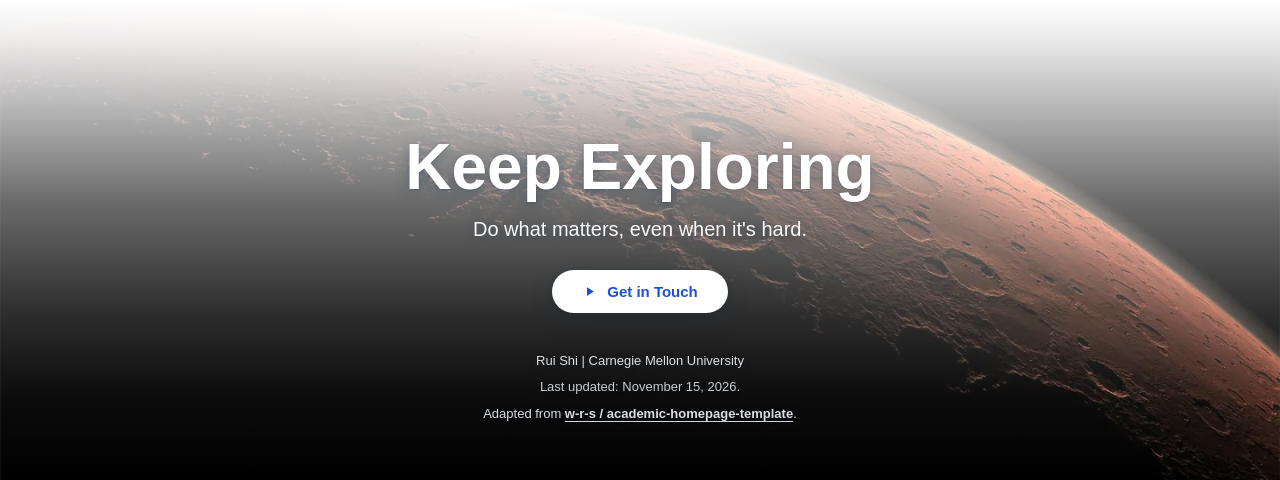
==== commit c4c4c7b9: "Version static assets to refresh deployed layout changes" ====
--- a/index.html
+++ b/index.html
@@ -20,10 +20,10 @@
 <meta content="Rui Shi's Personal Website" name="twitter:title"/>
 <meta content="Self-evolving agents, reinforcement learning, and biomedical foundation models at CMU." name="twitter:description"/>
 <meta content="https://ruishi-cmu.github.io/images/profile.jpeg" name="twitter:image"/>
-<link href="stylesheet.css" rel="stylesheet"/>
+<link href="stylesheet.css?v=540b22f67d66" rel="stylesheet"/>
 <link href="images/favicon.svg" rel="icon" type="image/svg+xml"/>
 <script type="application/ld+json">{"@context": "https://schema.org", "@graph": [{"@type": "WebSite", "@id": "https://ruishi-cmu.github.io/#website", "url": "https://ruishi-cmu.github.io/", "name": "Rui Shi's Personal Website", "alternateName": ["Rui Shi", "Rui Shi Academic Homepage", "JerrySiRi"], "publisher": {"@id": "https://ruishi-cmu.github.io/#person"}}, {"@type": "ProfilePage", "@id": "https://ruishi-cmu.github.io/#profile", "url": "https://ruishi-cmu.github.io/", "name": "Rui Shi's Personal Website", "dateModified": "2026-11-15", "mainEntity": {"@id": "https://ruishi-cmu.github.io/#person"}}, {"@type": "Person", "@id": "https://ruishi-cmu.github.io/#person", "name": "Rui Shi", "alternateName": ["Jerry Shi", "JerrySiRi"], "url": "https://ruishi-cmu.github.io/", "image": "https://ruishi-cmu.github.io/images/profile.jpeg", "email": "mailto:ruishi@andrew.cmu.edu", "affiliation": {"@type": "CollegeOrUniversity", "name": "Carnegie Mellon University"}, "alumniOf": {"@type": "CollegeOrUniversity", "name": "Nanjing University"}, "sameAs": ["https://github.com/JerrySiRi", "https://www.linkedin.com/in/rui-shi-jerry/"], "knowsAbout": ["Self-evolving Agents", "Reinforcement Learning", "Biomedical Foundation Models"]}]}</script>
-<script defer="" src="script.js"></script>
+<script defer="" src="script.js?v=9f8b5a666dea"></script>
 </head>
 <body>
 <a class="skip-link" href="#main">Skip to content</a>
@@ -60,9 +60,7 @@
 <li class="news-entry"><time class="news-date-badge" datetime="2026-06">Jun. 2026</time> Joined <span class="news-highlight">ModelBest’s Intelligent Evolution Lab</span> as an RL Infra Research Intern.</li>
 <li class="news-entry"><time class="news-date-badge" datetime="2026-05">May 2026</time> Completed my research assistantship at the <span class="news-highlight">Hong Kong Institute of AI for Science</span>, working on parametric self-evolving agents.</li>
 <li class="news-entry"><time class="news-date-badge" datetime="2026-03-17">Mar. 2026</time> Gave an invited talk at <span class="news-highlight">City University of Hong Kong</span> on <a href="files/Modern-Agent-Self-Evolving.pdf">Modern Agent: Training &amp; Self-Evolving</a>.</li>
-
 <li class="news-entry"><time class="news-date-badge" datetime="2025-12">Dec. 2025</time> Joined <span class="news-highlight">Miaow Lab, Hong Kong Institute of AI for Science</span>, working with Prof. Ning Miao and Prof. Shuyan Zhou.</li>
-
 <li class="news-entry"><time class="news-date-badge" datetime="2025-09">Sep. 2025</time> Our <a href="files/Impact_of_Context.pdf">Impact of Context on LLMs for Clinical NER</a> paper was accepted as an <span class="news-highlight">AMIA 2025 late-breaking poster</span>.</li>
 <li class="news-entry"><time class="news-date-badge" datetime="2025-07">Jul. 2025</time> Released <a href="https://arxiv.org/abs/2507.08649">Leanabell-Prover-V2</a>, with verifier-integrated reasoning for formal theorem proving via reinforcement learning.</li>
 <li class="news-entry"><time class="news-date-badge" datetime="2025-06">Jun. 2025</time> Graduated from <span class="news-highlight">Nanjing University</span> with a B.Eng. in Artificial Intelligence and recognition as an Outstanding Student of the Class of 2025.</li>
@@ -121,7 +119,6 @@
 <tr><td class="experience-mark"><img alt="Nanjing University emblem" decoding="async" height="48" loading="lazy" src="images/organizations/nju.jpg" width="48"/></td><td class="experience-copy"><time datetime="2021-09">Sep. 2021 – Jun. 2025</time><h4>Nanjing University</h4><p class="experience-role">B.Eng. in Artificial Intelligence</p><p class="experience-meta">Nanjing, China</p><p>GPA 89.5/100 · Outstanding Student, Class of 2025</p></td></tr>
 <tr><td class="experience-mark"><img alt="The University of Hong Kong shield" decoding="async" height="48" loading="lazy" src="images/organizations/hku.png" width="48"/></td><td class="experience-copy"><time datetime="2024-01">Jan. 2024 – Jun. 2024</time><h4>The University of Hong Kong</h4><p class="experience-role">Semester Exchange in Computer Engineering</p><p class="experience-meta">Hong Kong</p><p>GPA 3.95/4.3</p></td></tr></tbody></table></div><div class="experience-column"><h3 class="experience-group">Internships</h3><table class="experience-table"><caption class="sr-only">Research and internship timeline</caption><tbody><tr id="modelbest-experience"><td class="experience-mark"><img alt="ModelBest logo" decoding="async" height="48" loading="lazy" src="images/organizations/modelbest.png" width="48"/></td><td class="experience-copy"><time datetime="2026-06">Jun. 2026 – Aug. 2026</time><h4>ModelBest</h4><p class="experience-role">RL Infra Research Intern · Intelligent Evolution Lab, Foundation Models Center</p><p class="experience-meta">Beijing, China</p><details><summary>Research details</summary><p>Built multi-turn RL for ForgeTrain and white-box and black-box agentic RL systems for MiniCPM 5.</p><p>SWE-bench Verified improved from 36.6% to 48.2% for MiniCPM5 16B-A3B. Scaled black-box training to 192 H800 GPUs with token-exact replay and rolling weight updates.</p></details></td></tr>
 <tr><td class="experience-mark"><img alt="City University of Hong Kong logo" decoding="async" height="48" loading="lazy" src="images/organizations/cityu.png" width="48"/></td><td class="experience-copy"><time datetime="2025-12">Dec. 2025 – May 2026</time><h4>Hong Kong Institute of AI for Science</h4><p class="experience-role">Research Assistant · Miaow Lab</p><p class="experience-meta">Hong Kong</p><details><summary>Research details</summary><p>Worked with <a href="https://www.ningmiao.space/">Prof. Ning Miao</a> and Prof. Shuyan Zhou on WeAct and parametric self-evolving agents.</p><p>Developed capability-specific LoRA switching within a shared context, enabling modular updates. WeAct achieved 45.47% mean accuracy across eight deep-research benchmarks.</p></details></td></tr>
-
 <tr><td class="experience-mark"><img alt="Kuaishou high-resolution app icon" decoding="async" height="48" loading="lazy" src="images/organizations/kuaishou-hd.jpg" width="48"/></td><td class="experience-copy"><time datetime="2025-04">Apr. 2025 – Sep. 2025</time><h4>Kuaishou Technology</h4><p class="experience-role">LLM Algorithm Research Intern · Klear Team, Foundation Models Center</p><p class="experience-meta">Beijing, China</p><details><summary>Research details</summary><p>Built verifier-integrated RL and evaluation infrastructure for <a href="https://github.com/Leanabell-LM/Leanabell-Prover-V2">Leanabell-Prover-V2</a>.</p><p>Used VeRL, SandFusion, DAPO/GRPO, feedback masking, and reward shaping. Shipped a vLLM and Lean evaluation pipeline for formal theorem proving.</p></details></td></tr>
 <tr><td class="experience-mark"><img alt="Shanghai Artificial Intelligence Laboratory logo" class="organization-logo-dark" decoding="async" height="48" loading="lazy" src="images/organizations/shlab.webp" width="48"/></td><td class="experience-copy"><time datetime="2025-02">Feb. 2025 – May 2025</time><h4>Shanghai AI Lab</h4><p class="experience-role">Research Intern · Veri-code Team</p><p class="experience-meta">Shanghai, China</p><details><summary>Research details</summary><p>Worked with Prof. Jie Fu on hierarchical diffusion LLMs and reinforcement learning for safe, controllable generation.</p><p>Developed GRPO-diffu for multi-round refinement. Experiments on Dream and LLaDA improved accuracy by 8% with about 48% less compute than autoregressive baselines in 16 steps.</p></details></td></tr>
 <tr><td class="experience-mark"><img alt="Yale University shield" decoding="async" height="48" loading="lazy" src="images/organizations/yale.png" width="48"/></td><td class="experience-copy"><time datetime="2024-07">Jul. 2024 – Dec. 2024</time><h4>Yale University</h4><p class="experience-role">Research Assistant · Clinical NLP Lab</p><p class="experience-meta">New Haven, CT</p><details><summary>Research details</summary><p>Worked with <a href="https://medicine.yale.edu/profile/hua-xu/">Prof. Hua Xu</a> on biomedical foundation models, clinical NLP, and medical multimodal data.</p><p>Built Lite-Me-LLaMA’s continual pre-training and evaluation pipelines. Developed clinical-trial eligibility criteria decomposition and text-to-SQL over an OMOP stack (F1 0.85), plus a trial-document RAG system (AUC 0.82).</p></details></td></tr></tbody></table></div></div></section>
@@ -131,12 +128,10 @@
 <div class="screenshot-projects"><div class="screenshot-projects-track">
 <a class="screenshot-project-card" href="https://github.com/OpenBMB/ForgeTrain"><img alt="ForgeTrain repository logo" decoding="async" loading="lazy" src="images/projects/forgetrain.png"/><span>ForgeTrain</span><p>Autonomous LLM pre-training.<br/>Multi-turn RL infrastructure.</p><span class="project-repo">OpenBMB / ForgeTrain</span></a>
 <a class="screenshot-project-card" href="https://github.com/OpenBMB/MiniCPM"><img alt="MiniCPM official logo from the OpenBMB MiniCPM GitHub repository" decoding="async" loading="lazy" src="images/projects/minicpm.png"/><span>MiniCPM 5</span><p>Efficient foundation models.<br/>Agentic RL for coding agents.</p><span class="project-repo">OpenBMB / MiniCPM</span></a>
-
 </div></div>
 <div aria-label="Interactive project repository links" id="tagcloud-container">
 <a href="https://github.com/OpenBMB/ForgeTrain">ForgeTrain</a>
 <a href="https://github.com/OpenBMB/MiniCPM">MiniCPM 5</a>
-
 </div>
 </section>
 <section aria-labelledby="service-heading" class="page-section" id="service">
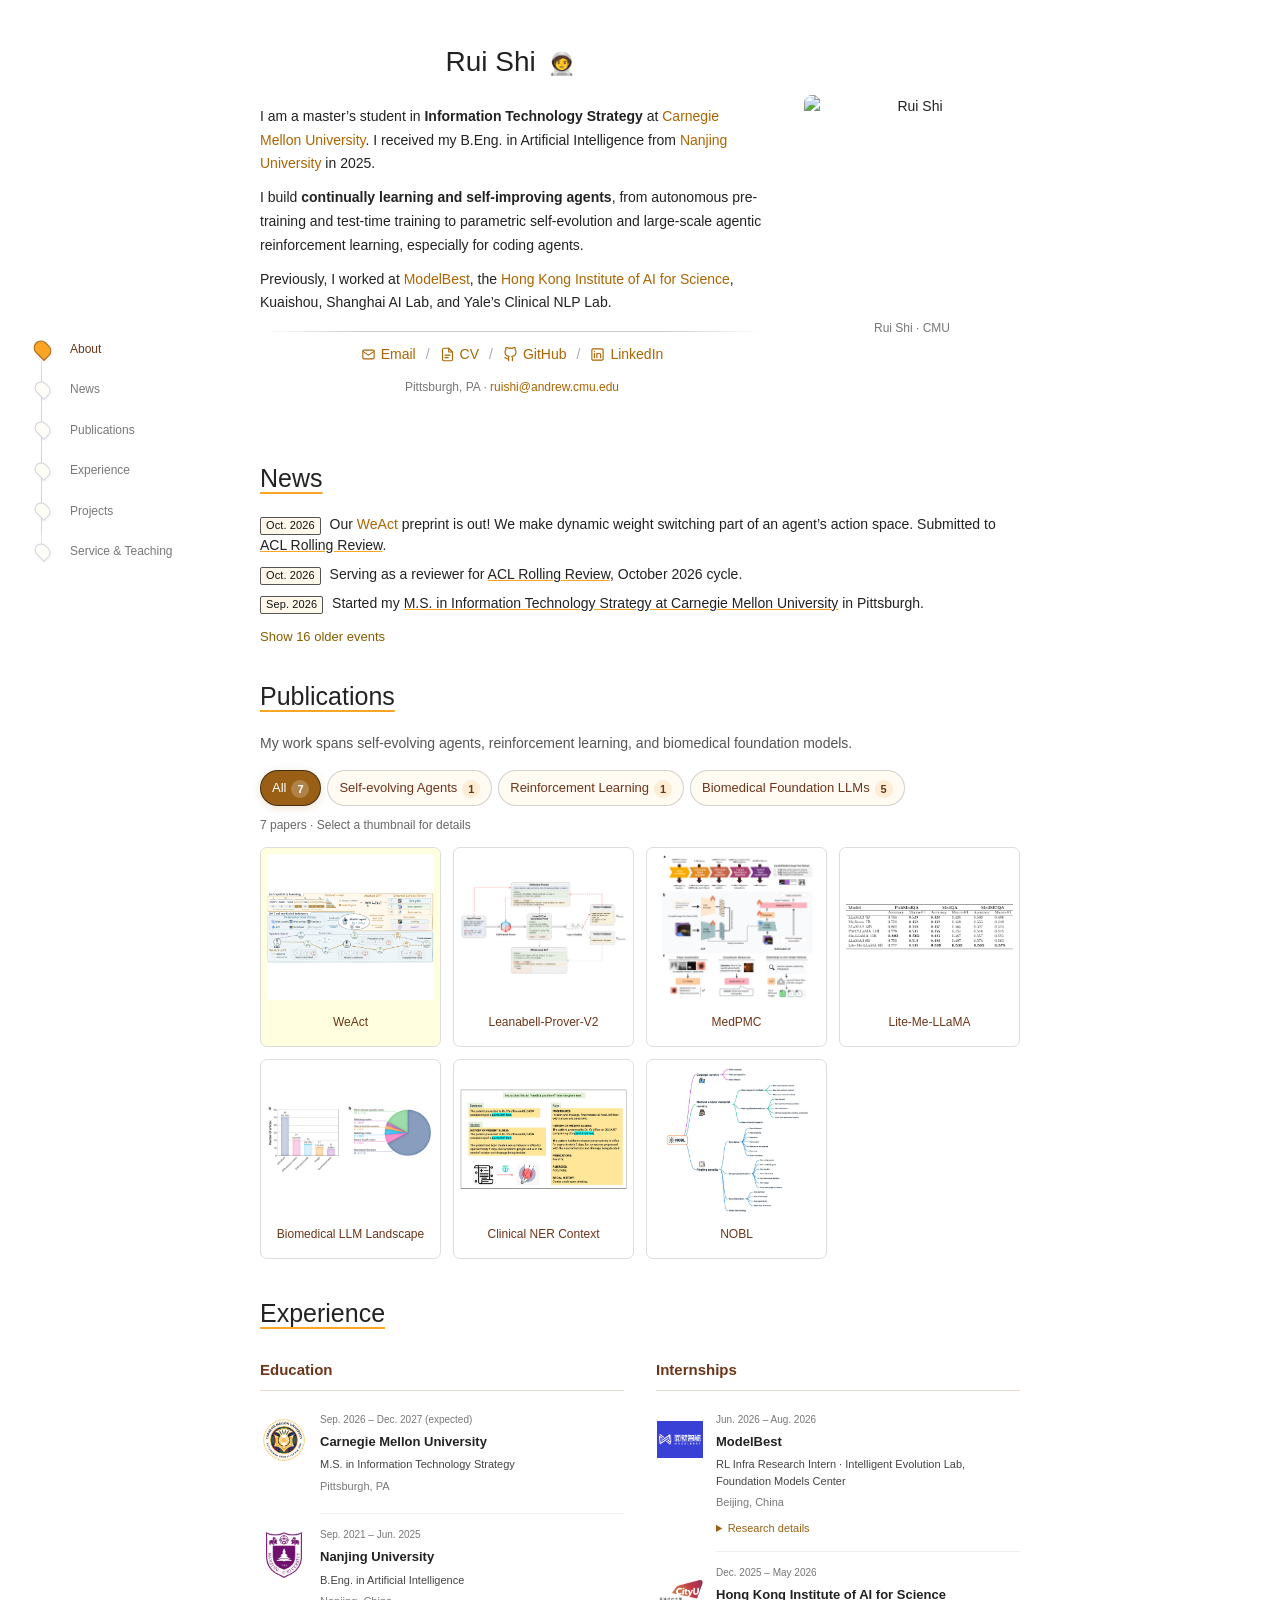
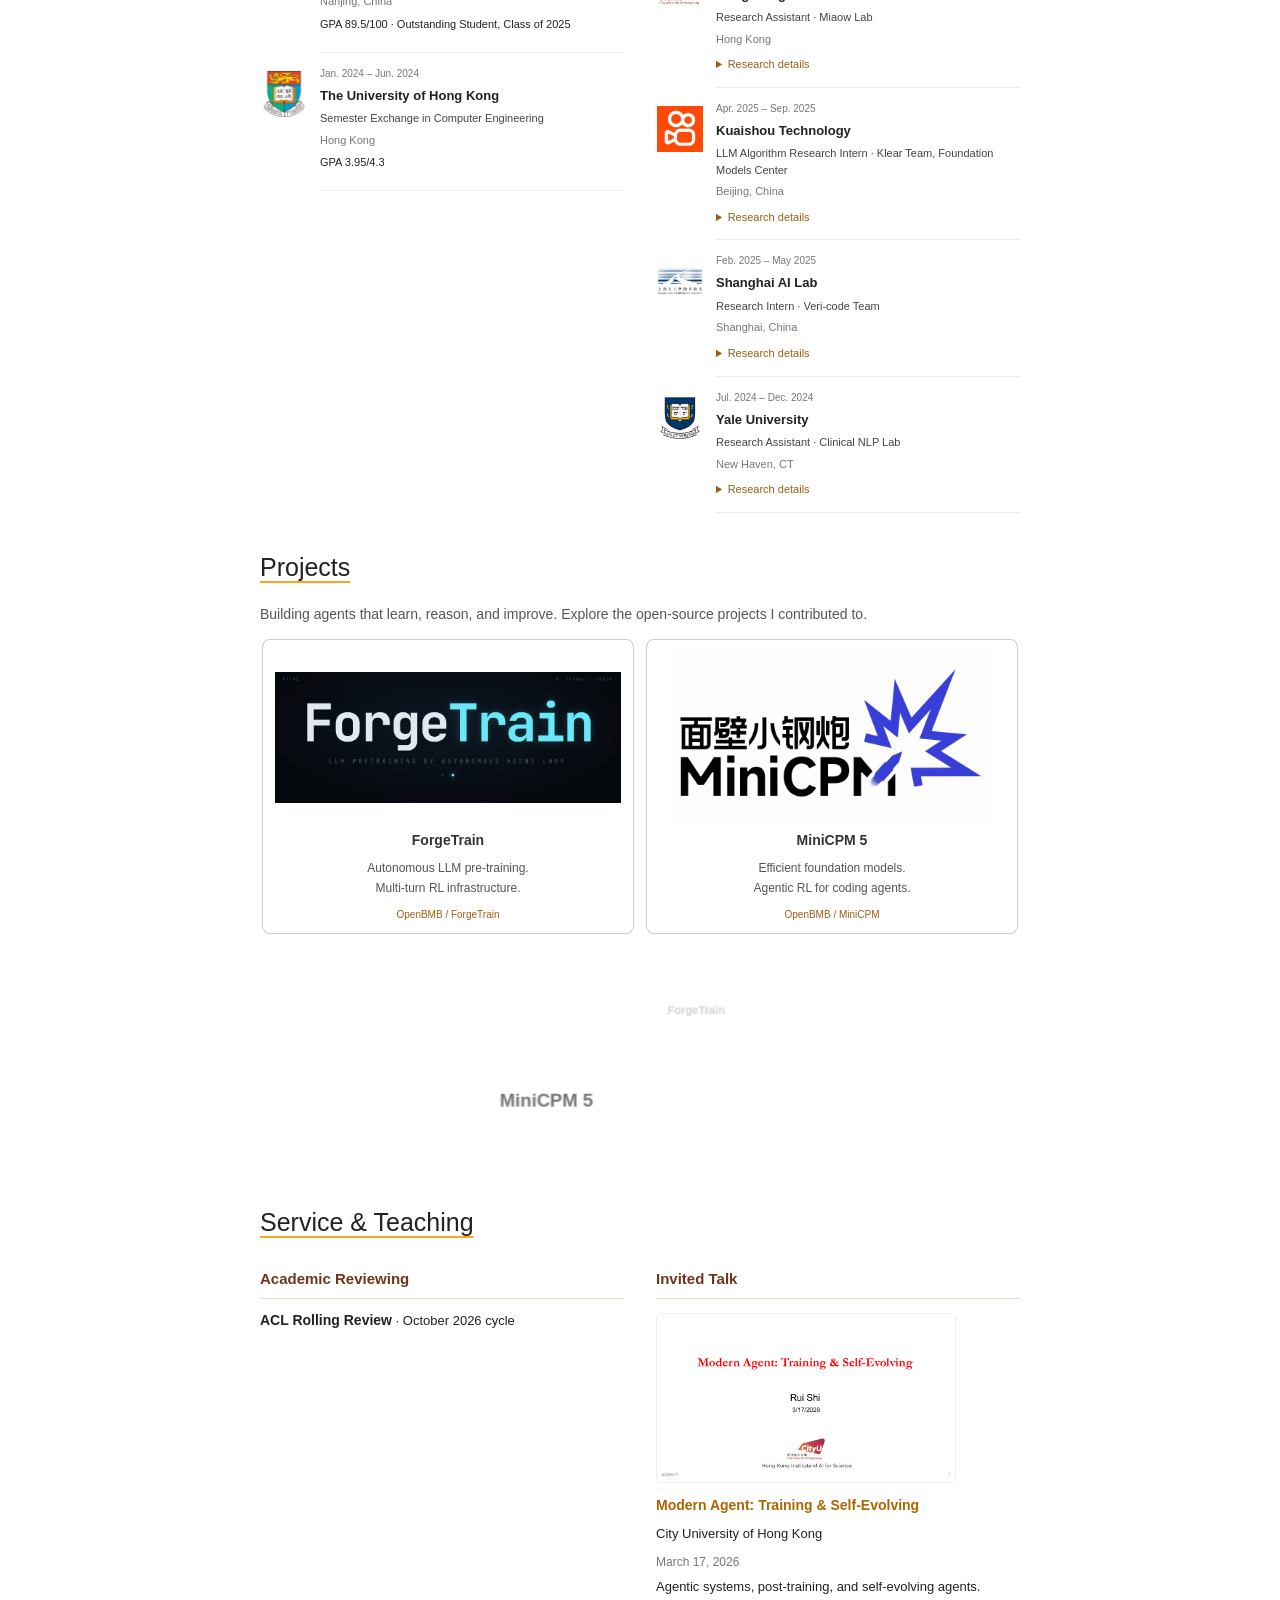
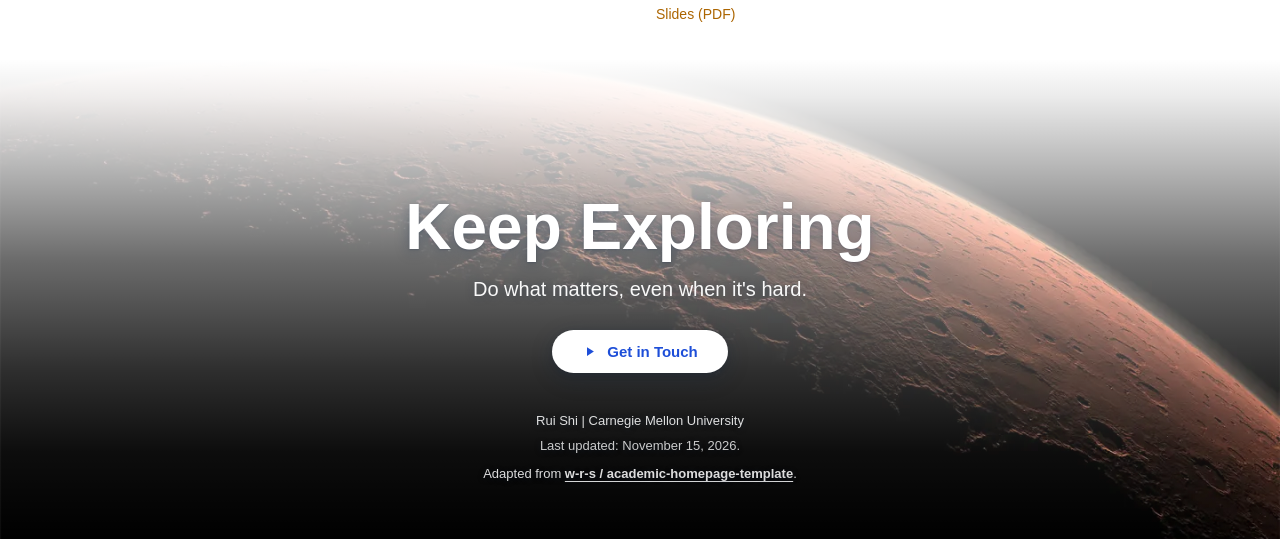
==== commit e14ee0ea: "Align publication gallery and use published figure and official lab logo" ====
--- a/index.html
+++ b/index.html
@@ -20,7 +20,7 @@
 <meta content="Rui Shi's Personal Website" name="twitter:title"/>
 <meta content="Self-evolving agents, reinforcement learning, and biomedical foundation models at CMU." name="twitter:description"/>
 <meta content="https://ruishi-cmu.github.io/images/profile.jpeg" name="twitter:image"/>
-<link href="stylesheet.css?v=540b22f67d66" rel="stylesheet"/>
+<link href="stylesheet.css?v=a948630d45e2" rel="stylesheet"/>
 <link href="images/favicon.svg" rel="icon" type="image/svg+xml"/>
 <script type="application/ld+json">{"@context": "https://schema.org", "@graph": [{"@type": "WebSite", "@id": "https://ruishi-cmu.github.io/#website", "url": "https://ruishi-cmu.github.io/", "name": "Rui Shi's Personal Website", "alternateName": ["Rui Shi", "Rui Shi Academic Homepage", "JerrySiRi"], "publisher": {"@id": "https://ruishi-cmu.github.io/#person"}}, {"@type": "ProfilePage", "@id": "https://ruishi-cmu.github.io/#profile", "url": "https://ruishi-cmu.github.io/", "name": "Rui Shi's Personal Website", "dateModified": "2026-11-15", "mainEntity": {"@id": "https://ruishi-cmu.github.io/#person"}}, {"@type": "Person", "@id": "https://ruishi-cmu.github.io/#person", "name": "Rui Shi", "alternateName": ["Jerry Shi", "JerrySiRi"], "url": "https://ruishi-cmu.github.io/", "image": "https://ruishi-cmu.github.io/images/profile.jpeg", "email": "mailto:ruishi@andrew.cmu.edu", "affiliation": {"@type": "CollegeOrUniversity", "name": "Carnegie Mellon University"}, "alumniOf": {"@type": "CollegeOrUniversity", "name": "Nanjing University"}, "sameAs": ["https://github.com/JerrySiRi", "https://www.linkedin.com/in/rui-shi-jerry/"], "knowsAbout": ["Self-evolving Agents", "Reinforcement Learning", "Biomedical Foundation Models"]}]}</script>
 <script defer="" src="script.js?v=9f8b5a666dea"></script>
@@ -83,31 +83,31 @@
 <button aria-pressed="false" class="tag-btn" data-tag="biomedical" type="button">Biomedical Foundation LLMs</button>
 </div>
 <p aria-live="polite" class="filter-status" id="filter-status" role="status">7 papers · Select a thumbnail for details</p>
-<table class="publications-table"><caption class="sr-only">Rui Shi’s publications and research manuscripts</caption><tbody><tr class="publication-entry" data-short-title="WeAct" data-tags="self-evolving" id="weact" style="background-color: lightyellow; --figure-ratio: 2.3124;">
+<table class="publications-table"><caption class="sr-only">Rui Shi’s publications and research manuscripts</caption><tbody><tr class="publication-entry" data-short-title="WeAct" data-tags="self-evolving" id="weact" style="background-color: lightyellow;">
 <td class="paper-visual"><a aria-hidden="true" href="https://arxiv.org/abs/2610.26847" tabindex="-1"><img alt="WeAct capability learning and tool-mediated adapter switching, Figure 2" decoding="async" loading="lazy" src="images/paper/weact.png"/></a></td>
 <td class="paper-copy"><span class="paper-short-title">WeAct</span><span class="paper-category">Self-evolving Agents</span><h3><a href="https://arxiv.org/abs/2610.26847">WeAct: Dynamic Weight Switching as Agent Actions</a></h3>
 <div class="publication-authors-shell"><div class="publication-authors"><strong>Rui Shi</strong>, Xunjian Yin, Jiacheng Sang, Zichuan Liu, Shuyan Zhou</div><button aria-expanded="false" aria-label="Expand author list" class="publication-authors-toggle" hidden="" title="Expand author list" type="button">+</button></div>
-<p class="paper-venue">arXiv 2026 · Submitted to ACL Rolling Review</p><p class="paper-links"><a href="https://arxiv.org/abs/2610.26847">Paper</a></p><p class="paper-description">Capability-specific LoRA adapters become native agent actions, enabling on-demand composition and modular continual adaptation. Qwen3-32B improves mean accuracy by 6.2% relative to full fine-tuning across eight deep-research benchmarks.</p><button aria-haspopup="dialog" aria-label="View WeAct: Dynamic Weight Switching as Agent Actions details" class="paper-open" title="WeAct: Dynamic Weight Switching as Agent Actions" type="button"></button></td></tr><tr class="publication-entry" data-short-title="Leanabell-Prover-V2" data-tags="rl" id="leanabell" style="--figure-ratio: 1.7953;">
+<p class="paper-venue">arXiv 2026 · Submitted to ACL Rolling Review</p><p class="paper-links"><a href="https://arxiv.org/abs/2610.26847">Paper</a></p><p class="paper-description">Capability-specific LoRA adapters become native agent actions, enabling on-demand composition and modular continual adaptation. Qwen3-32B improves mean accuracy by 6.2% relative to full fine-tuning across eight deep-research benchmarks.</p><button aria-haspopup="dialog" aria-label="View WeAct: Dynamic Weight Switching as Agent Actions details" class="paper-open" title="WeAct: Dynamic Weight Switching as Agent Actions" type="button"></button></td></tr><tr class="publication-entry" data-short-title="Leanabell-Prover-V2" data-tags="rl" id="leanabell">
 <td class="paper-visual"><a aria-hidden="true" href="https://arxiv.org/abs/2507.08649" tabindex="-1"><img alt="Leanabell-Prover-V2 verifier-integrated theorem proving framework, Figure 4" decoding="async" loading="lazy" src="images/paper/leanabell-figure4.png"/></a></td>
 <td class="paper-copy"><span class="paper-short-title">Leanabell-Prover-V2</span><span class="paper-category">Reinforcement Learning</span><h3><a href="https://arxiv.org/abs/2507.08649">Leanabell-Prover-V2: Verifier-integrated Reasoning for Formal Theorem Proving via Reinforcement Learning</a></h3>
 <div class="publication-authors-shell"><div class="publication-authors">Xingguang Ji, Yahui Liu, Qi Wang, Jingyuan Zhang, Yang Yue, <strong>Rui Shi</strong>, Chenxi Sun, Fuzheng Zhang, Guorui Zhou, Kun Gai</div><button aria-expanded="false" aria-label="Expand author list" class="publication-authors-toggle" hidden="" title="Expand author list" type="button">+</button></div>
-<p class="paper-venue">Technical report · arXiv 2025</p><p class="paper-links"><a href="https://arxiv.org/abs/2507.08649">Paper</a> <span aria-hidden="true">/</span> <a href="https://github.com/Leanabell-LM/Leanabell-Prover-V2">Code</a></p><p class="paper-description">Multi-turn reinforcement learning integrates Lean 4 verifier feedback into proof generation. MiniF2F pass@128 improves by 3.2 percentage points for the Kimina-based model and 2.0 points for the DeepSeek-based model.</p><button aria-haspopup="dialog" aria-label="View Leanabell-Prover-V2: Verifier-integrated Reasoning for Formal Theorem Proving via Reinforcement Learning details" class="paper-open" title="Leanabell-Prover-V2: Verifier-integrated Reasoning for Formal Theorem Proving via Reinforcement Learning" type="button"></button></td></tr><tr class="publication-entry" data-short-title="MedPMC" data-tags="biomedical" id="medpmc" style="--figure-ratio: 1.0441;">
+<p class="paper-venue">Technical report · arXiv 2025</p><p class="paper-links"><a href="https://arxiv.org/abs/2507.08649">Paper</a> <span aria-hidden="true">/</span> <a href="https://github.com/Leanabell-LM/Leanabell-Prover-V2">Code</a></p><p class="paper-description">Multi-turn reinforcement learning integrates Lean 4 verifier feedback into proof generation. MiniF2F pass@128 improves by 3.2 percentage points for the Kimina-based model and 2.0 points for the DeepSeek-based model.</p><button aria-haspopup="dialog" aria-label="View Leanabell-Prover-V2: Verifier-integrated Reasoning for Formal Theorem Proving via Reinforcement Learning details" class="paper-open" title="Leanabell-Prover-V2: Verifier-integrated Reasoning for Formal Theorem Proving via Reinforcement Learning" type="button"></button></td></tr><tr class="publication-entry" data-short-title="MedPMC" data-tags="biomedical" id="medpmc">
 <td class="paper-visual"><a aria-hidden="true" href="https://arxiv.org/abs/2607.07673" tabindex="-1"><img alt="MedPMC data curation and multimodal training framework, Figure 1" decoding="async" loading="lazy" src="images/paper/medpmc.png"/></a></td>
 <td class="paper-copy"><span class="paper-short-title">MedPMC</span><span class="paper-category">Biomedical Foundation LLMs</span><h3><a href="https://arxiv.org/abs/2607.07673">MedPMC: A Systematic Framework for Scaling High-Fidelity Medical Multimodal Data for Foundation Models</a></h3>
 <div class="publication-authors-shell"><div class="publication-authors">Hyunjae Kim, Dain Kim, Pan Xiao, Serina S. Applebaum, Younjoon Chung, Xuguang Ai, Yu Yin, Roy Jiang, Yuexi Du, Yawen Wei, Yiming Kong, Tuo Guo, Zhiyuan Cao, Mengmeng Du, Yuelei Fu, Yan Hu, <strong>Rui Shi</strong>, Gui Yang, Kevin W. Jin, Yuntian Liu, Yuxuan Tian, Jonathan Marquez, Zhen Chen, Sheng Zhang, Hoifung Poon, Hua Xu, Jaewoo Kang, Qingyu Chen</div><button aria-expanded="false" aria-label="Expand author list" class="publication-authors-toggle" hidden="" title="Expand author list" type="button">+</button></div>
-<p class="paper-venue">arXiv 2026 · Nature Biomedical Engineering, under review</p><p class="paper-links"><a href="https://arxiv.org/abs/2607.07673">Paper</a></p><p class="paper-description">An automated framework curates 11 million medical image-text pairs from 6.1 million PMC articles, supporting medical multimodal foundation models and clinical evaluation.</p><button aria-haspopup="dialog" aria-label="View MedPMC: A Systematic Framework for Scaling High-Fidelity Medical Multimodal Data for Foundation Models details" class="paper-open" title="MedPMC: A Systematic Framework for Scaling High-Fidelity Medical Multimodal Data for Foundation Models" type="button"></button></td></tr><tr class="publication-entry" data-short-title="Lite-Me-LLaMA" data-tags="biomedical" id="lite-me-llama" style="--figure-ratio: 3.6111;">
+<p class="paper-venue">arXiv 2026 · Nature Biomedical Engineering, under review</p><p class="paper-links"><a href="https://arxiv.org/abs/2607.07673">Paper</a></p><p class="paper-description">An automated framework curates 11 million medical image-text pairs from 6.1 million PMC articles, supporting medical multimodal foundation models and clinical evaluation.</p><button aria-haspopup="dialog" aria-label="View MedPMC: A Systematic Framework for Scaling High-Fidelity Medical Multimodal Data for Foundation Models details" class="paper-open" title="MedPMC: A Systematic Framework for Scaling High-Fidelity Medical Multimodal Data for Foundation Models" type="button"></button></td></tr><tr class="publication-entry" data-short-title="Lite-Me-LLaMA" data-tags="biomedical" id="lite-me-llama">
 <td class="paper-visual"><a aria-hidden="true" href="files/MedLLaMA_8B.pdf" tabindex="-1"><img alt="Lite-Me-LLaMA supervised fine-tuning benchmark comparison, Table 4" decoding="async" loading="lazy" src="images/paper/lite-me-llama.png"/></a></td>
 <td class="paper-copy"><span class="paper-short-title">Lite-Me-LLaMA</span><span class="paper-category">Biomedical Foundation LLMs</span><h3><a href="files/MedLLaMA_8B.pdf">Lite-Me-LLaMA: Resource-Efficient Large Language Models for Medical Applications</a></h3>
 <div class="publication-authors-shell"><div class="publication-authors">Qianqian Xie, Aokun Chen, Cheng Peng, Lingfei Qian, Yan Wang, Xuguang Ai, Jimin Huang, <strong>Rui Shi</strong>, Gui Yang, Dennis Shung, Qingyu Chen, Yonghui Wu, Jiang Bian, Hua Xu</div><button aria-expanded="false" aria-label="Expand author list" class="publication-authors-toggle" hidden="" title="Expand author list" type="button">+</button></div>
-<p class="paper-venue">AMIA Annual Symposium 2025</p><p class="paper-links"><a href="files/MedLLaMA_8B.pdf">Manuscript</a></p><p class="paper-description">Resource-efficient biomedical adaptation of LLaMA3-8B through continual pre-training on 72.5 billion tokens and instruction tuning on 602,000 examples.</p><button aria-haspopup="dialog" aria-label="View Lite-Me-LLaMA: Resource-Efficient Large Language Models for Medical Applications details" class="paper-open" title="Lite-Me-LLaMA: Resource-Efficient Large Language Models for Medical Applications" type="button"></button></td></tr><tr class="publication-entry" data-short-title="Biomedical LLM Landscape" data-tags="biomedical" id="biomedical-landscape" style="--figure-ratio: 0.9769;">
-<td class="paper-visual"><img alt="Training corpora and biomedical domains, Figure 2 from the author manuscript" decoding="async" loading="lazy" src="images/paper/biomedical-landscape.png"/></td>
+<p class="paper-venue">AMIA Annual Symposium 2025</p><p class="paper-links"><a href="files/MedLLaMA_8B.pdf">Manuscript</a></p><p class="paper-description">Resource-efficient biomedical adaptation of LLaMA3-8B through continual pre-training on 72.5 billion tokens and instruction tuning on 602,000 examples.</p><button aria-haspopup="dialog" aria-label="View Lite-Me-LLaMA: Resource-Efficient Large Language Models for Medical Applications details" class="paper-open" title="Lite-Me-LLaMA: Resource-Efficient Large Language Models for Medical Applications" type="button"></button></td></tr><tr class="publication-entry" data-short-title="Biomedical LLM Landscape" data-tags="biomedical" id="biomedical-landscape">
+<td class="paper-visual"><img alt="Analysis of training corpora and domains, Figure 2 from the published Annual Review of Biomedical Data Science article" decoding="async" loading="lazy" src="images/paper/biomedical-landscape-published.png"/></td>
 <td class="paper-copy"><span class="paper-short-title">Biomedical LLM Landscape</span><span class="paper-category">Biomedical Foundation LLMs</span><h3><a href="https://doi.org/10.1146/annurev-biodatasci-102224-074736">The Development Landscape of Large Language Models for Biomedical Applications</a></h3>
 <div class="publication-authors-shell"><div class="publication-authors">Zhiyuan Cao, Vipina K. Keloth, Qianqian Xie, Lingfei Qian, Yuntian Liu, Yan Wang, <strong>Rui Shi</strong>, Weipeng Zhou, Gui Yang, Jeffrey Zhang, Xueqing Peng, Ethan Zhen, Ruey-Ling Weng, Qingyu Chen, Hua Xu</div><button aria-expanded="false" aria-label="Expand author list" class="publication-authors-toggle" hidden="" title="Expand author list" type="button">+</button></div>
-<p class="paper-venue">Annual Review of Biomedical Data Science · 2025</p><p class="paper-links"><a href="https://doi.org/10.1146/annurev-biodatasci-102224-074736">Paper</a></p><p class="paper-description">A systematic review of 82 biomedical LLM studies, examining model architectures, data, training strategies, applications, and open challenges.</p><button aria-haspopup="dialog" aria-label="View The Development Landscape of Large Language Models for Biomedical Applications details" class="paper-open" title="The Development Landscape of Large Language Models for Biomedical Applications" type="button"></button></td></tr><tr class="publication-entry" data-short-title="Clinical NER Context" data-tags="biomedical" id="clinical-context" style="--figure-ratio: 1.6469;">
+<p class="paper-venue">Annual Review of Biomedical Data Science · 2025</p><p class="paper-links"><a href="https://doi.org/10.1146/annurev-biodatasci-102224-074736">Paper</a></p><p class="paper-description">A systematic review of 82 biomedical LLM studies, examining model architectures, data, training strategies, applications, and open challenges.</p><button aria-haspopup="dialog" aria-label="View The Development Landscape of Large Language Models for Biomedical Applications details" class="paper-open" title="The Development Landscape of Large Language Models for Biomedical Applications" type="button"></button></td></tr><tr class="publication-entry" data-short-title="Clinical NER Context" data-tags="biomedical" id="clinical-context">
 <td class="paper-visual"><a aria-hidden="true" href="files/Impact_of_Context.pdf" tabindex="-1"><img alt="Sentence, section, and note context for clinical named entity recognition, Figure 1" decoding="async" loading="lazy" src="images/paper/context.png"/></a></td>
 <td class="paper-copy"><span class="paper-short-title">Clinical NER Context</span><span class="paper-category">Biomedical Foundation LLMs</span><h3><a href="files/Impact_of_Context.pdf">Impact of Context on Large Language Models for Clinical Named Entity Recognition</a></h3>
 <div class="publication-authors-shell"><div class="publication-authors">Weipeng Zhou, <strong>Rui Shi</strong>, Gui Yang, Anran Li, Xuguang Ai, Qingyu Chen, Yan Hu, Hua Xu, Timothy A. Miller</div><button aria-expanded="false" aria-label="Expand author list" class="publication-authors-toggle" hidden="" title="Expand author list" type="button">+</button></div>
-<p class="paper-venue">AMIA Annual Symposium 2025 · Late-breaking poster</p><p class="paper-links"><a href="files/Impact_of_Context.pdf">Manuscript</a></p><p class="paper-description">Examines how sentence, section, and document context affect clinical entity recognition. Detached section-level context improves extraction on MTSamples and i2b2.</p><button aria-haspopup="dialog" aria-label="View Impact of Context on Large Language Models for Clinical Named Entity Recognition details" class="paper-open" title="Impact of Context on Large Language Models for Clinical Named Entity Recognition" type="button"></button></td></tr><tr class="publication-entry" data-short-title="NOBL" data-tags="biomedical" id="nobl" style="--figure-ratio: 0.9754;">
+<p class="paper-venue">AMIA Annual Symposium 2025 · Late-breaking poster</p><p class="paper-links"><a href="files/Impact_of_Context.pdf">Manuscript</a></p><p class="paper-description">Examines how sentence, section, and document context affect clinical entity recognition. Detached section-level context improves extraction on MTSamples and i2b2.</p><button aria-haspopup="dialog" aria-label="View Impact of Context on Large Language Models for Clinical Named Entity Recognition details" class="paper-open" title="Impact of Context on Large Language Models for Clinical Named Entity Recognition" type="button"></button></td></tr><tr class="publication-entry" data-short-title="NOBL" data-tags="biomedical" id="nobl">
 <td class="paper-visual"><a aria-hidden="true" href="files/NOBL.pdf" tabindex="-1"><img alt="NOBL hierarchical taxonomy of biomedical novelty, Figure 1" decoding="async" loading="lazy" src="images/paper/nobl.png"/></a></td>
 <td class="paper-copy"><span class="paper-short-title">NOBL</span><span class="paper-category">Biomedical Foundation LLMs</span><h3><a href="files/NOBL.pdf">How Researchers Claim Novelty in Biomedical Science: A Taxonomy for Understanding Innovation</a></h3>
 <div class="publication-authors-shell"><div class="publication-authors">Xueqing Peng, Huan He, <strong>Rui Shi</strong>, Vipina K. Keloth, Lingfei Qian, Yan Hu, Jimin Huang, Qianqian Xie, Fares Alahdab, Erin Leahey, Brian Ondov, Qiaozhu Mei, Na Hong, Hua Xu</div><button aria-expanded="false" aria-label="Expand author list" class="publication-authors-toggle" hidden="" title="Expand author list" type="button">+</button></div>
@@ -120,7 +120,7 @@
 <tr><td class="experience-mark"><img alt="The University of Hong Kong shield" decoding="async" height="48" loading="lazy" src="images/organizations/hku.png" width="48"/></td><td class="experience-copy"><time datetime="2024-01">Jan. 2024 – Jun. 2024</time><h4>The University of Hong Kong</h4><p class="experience-role">Semester Exchange in Computer Engineering</p><p class="experience-meta">Hong Kong</p><p>GPA 3.95/4.3</p></td></tr></tbody></table></div><div class="experience-column"><h3 class="experience-group">Internships</h3><table class="experience-table"><caption class="sr-only">Research and internship timeline</caption><tbody><tr id="modelbest-experience"><td class="experience-mark"><img alt="ModelBest logo" decoding="async" height="48" loading="lazy" src="images/organizations/modelbest.png" width="48"/></td><td class="experience-copy"><time datetime="2026-06">Jun. 2026 – Aug. 2026</time><h4>ModelBest</h4><p class="experience-role">RL Infra Research Intern · Intelligent Evolution Lab, Foundation Models Center</p><p class="experience-meta">Beijing, China</p><details><summary>Research details</summary><p>Built multi-turn RL for ForgeTrain and white-box and black-box agentic RL systems for MiniCPM 5.</p><p>SWE-bench Verified improved from 36.6% to 48.2% for MiniCPM5 16B-A3B. Scaled black-box training to 192 H800 GPUs with token-exact replay and rolling weight updates.</p></details></td></tr>
 <tr><td class="experience-mark"><img alt="City University of Hong Kong logo" decoding="async" height="48" loading="lazy" src="images/organizations/cityu.png" width="48"/></td><td class="experience-copy"><time datetime="2025-12">Dec. 2025 – May 2026</time><h4>Hong Kong Institute of AI for Science</h4><p class="experience-role">Research Assistant · Miaow Lab</p><p class="experience-meta">Hong Kong</p><details><summary>Research details</summary><p>Worked with <a href="https://www.ningmiao.space/">Prof. Ning Miao</a> and Prof. Shuyan Zhou on WeAct and parametric self-evolving agents.</p><p>Developed capability-specific LoRA switching within a shared context, enabling modular updates. WeAct achieved 45.47% mean accuracy across eight deep-research benchmarks.</p></details></td></tr>
 <tr><td class="experience-mark"><img alt="Kuaishou high-resolution app icon" decoding="async" height="48" loading="lazy" src="images/organizations/kuaishou-hd.jpg" width="48"/></td><td class="experience-copy"><time datetime="2025-04">Apr. 2025 – Sep. 2025</time><h4>Kuaishou Technology</h4><p class="experience-role">LLM Algorithm Research Intern · Klear Team, Foundation Models Center</p><p class="experience-meta">Beijing, China</p><details><summary>Research details</summary><p>Built verifier-integrated RL and evaluation infrastructure for <a href="https://github.com/Leanabell-LM/Leanabell-Prover-V2">Leanabell-Prover-V2</a>.</p><p>Used VeRL, SandFusion, DAPO/GRPO, feedback masking, and reward shaping. Shipped a vLLM and Lean evaluation pipeline for formal theorem proving.</p></details></td></tr>
-<tr><td class="experience-mark"><img alt="Shanghai Artificial Intelligence Laboratory logo" class="organization-logo-dark" decoding="async" height="48" loading="lazy" src="images/organizations/shlab.webp" width="48"/></td><td class="experience-copy"><time datetime="2025-02">Feb. 2025 – May 2025</time><h4>Shanghai AI Lab</h4><p class="experience-role">Research Intern · Veri-code Team</p><p class="experience-meta">Shanghai, China</p><details><summary>Research details</summary><p>Worked with Prof. Jie Fu on hierarchical diffusion LLMs and reinforcement learning for safe, controllable generation.</p><p>Developed GRPO-diffu for multi-round refinement. Experiments on Dream and LLaDA improved accuracy by 8% with about 48% less compute than autoregressive baselines in 16 steps.</p></details></td></tr>
+<tr><td class="experience-mark"><img alt="Shanghai Artificial Intelligence Laboratory official blue logo" decoding="async" height="48" loading="lazy" src="images/organizations/shlab-official-blue.webp" width="48"/></td><td class="experience-copy"><time datetime="2025-02">Feb. 2025 – May 2025</time><h4>Shanghai AI Lab</h4><p class="experience-role">Research Intern · Veri-code Team</p><p class="experience-meta">Shanghai, China</p><details><summary>Research details</summary><p>Worked with Prof. Jie Fu on hierarchical diffusion LLMs and reinforcement learning for safe, controllable generation.</p><p>Developed GRPO-diffu for multi-round refinement. Experiments on Dream and LLaDA improved accuracy by 8% with about 48% less compute than autoregressive baselines in 16 steps.</p></details></td></tr>
 <tr><td class="experience-mark"><img alt="Yale University shield" decoding="async" height="48" loading="lazy" src="images/organizations/yale.png" width="48"/></td><td class="experience-copy"><time datetime="2024-07">Jul. 2024 – Dec. 2024</time><h4>Yale University</h4><p class="experience-role">Research Assistant · Clinical NLP Lab</p><p class="experience-meta">New Haven, CT</p><details><summary>Research details</summary><p>Worked with <a href="https://medicine.yale.edu/profile/hua-xu/">Prof. Hua Xu</a> on biomedical foundation models, clinical NLP, and medical multimodal data.</p><p>Built Lite-Me-LLaMA’s continual pre-training and evaluation pipelines. Developed clinical-trial eligibility criteria decomposition and text-to-SQL over an OMOP stack (F1 0.85), plus a trial-document RAG system (AUC 0.82).</p></details></td></tr></tbody></table></div></div></section>
 <section aria-labelledby="projects-heading" class="page-section" id="projects">
 <h2 id="projects-heading">Projects</h2>
--- a/stylesheet.css
+++ b/stylesheet.css
@@ -1244,15 +1244,15 @@
 #news .news-date-badge { margin-right: 5px; }
 #news .news-toggle { padding: 3px 0; min-height: 30px; }
 .publications-gallery .publications-table { display: block; margin-top: 12px; border-spacing: 0; }
-.publications-gallery .publications-table tbody { display: flex; flex-wrap: wrap; gap: 12px; align-items: flex-start; }
-.publications-gallery .publications-table tr[data-tags] { position: relative; display: block; flex: 0 0 clamp(108px, calc(var(--figure-ratio, 1.5) * 120px + 12px), 200px); min-width: 0; margin: 0; overflow: hidden; border: 1px solid #ddd; border-radius: 7px; background: #fff; transition: border-color .2s, box-shadow .2s; }
+.publications-gallery .publications-table tbody { display: grid; grid-template-columns: repeat(4, minmax(0, 1fr)); gap: 12px; align-items: stretch; }
+.publications-gallery .publications-table tr[data-tags] { position: relative; display: block; min-width: 0; height: 200px; margin: 0; overflow: hidden; border: 1px solid #ddd; border-radius: 7px; background: #fff; transition: border-color .2s, box-shadow .2s; }
 .publications-gallery .publications-table tr[data-tags]:hover, .publications-gallery .publications-table tr[data-tags]:focus-within { border-color: #ad7020; box-shadow: 0 2px 9px rgba(0,0,0,.07); }
 .publications-gallery .publications-table tr[data-tags] > td { display: block; width: 100%; padding: 0; border: 0; border-radius: 0; background: transparent; }
 .publications-gallery .paper-visual { padding: 6px 6px 0 !important; }
-.publications-gallery .paper-visual img { display: block; width: 100%; max-width: none; height: auto; max-height: none; object-fit: contain; background: #fff; }
+.publications-gallery .publications-table .paper-visual img { display: block; width: 100%; max-width: none; height: 146px; max-height: none; object-fit: contain; background: #fff; }
 .paper-short-title, .paper-open { display: none; }
 .publications-gallery .paper-copy > :not(.paper-short-title):not(.paper-open) { display: none; }
-.publications-gallery .paper-copy .paper-short-title { display: flex; align-items: center; justify-content: center; min-height: 43px; padding: 5px 8px 8px; color: #6e3519; font-size: 12px; line-height: 1.35; text-align: center; }
+.publications-gallery .paper-copy .paper-short-title { display: flex; align-items: center; justify-content: center; height: 46px; padding: 5px 8px 8px; color: #6e3519; font-size: 12px; line-height: 1.35; text-align: center; }
 .publications-gallery .paper-open { display: block; position: absolute; inset: 0; width: 100%; height: 100%; border: 0; background: transparent; border-radius: inherit; }
 .publications-gallery .paper-open:focus-visible { outline-offset: -3px; }
 .paper-dialog { position: fixed; width: min(740px, calc(100vw - 32px)); max-height: calc(100vh - 50px); padding: 32px; border: 1px solid #ddd; border-radius: 10px; color: #222; background: #fff; overflow-y: auto; box-shadow: 0 15px 60px rgba(0,0,0,.16); }
@@ -1291,8 +1291,9 @@
 @media (max-width: 680px) {
   .publications-gallery .publications-table tbody { display: grid; grid-template-columns: repeat(3, minmax(0, 1fr)); gap: 8px; align-items: start; }
   .publications-gallery .paper-visual { padding: 4px 4px 0 !important; }
-  .publications-gallery .paper-visual img { height: auto; }
-  .publications-gallery .paper-copy .paper-short-title { min-height: 42px; padding: 5px; font-size: 10px; overflow-wrap: anywhere; }
+  .publications-gallery .publications-table tr[data-tags] { height: 147px; }
+  .publications-gallery .publications-table .paper-visual img { height: 99px; }
+  .publications-gallery .paper-copy .paper-short-title { height: 42px; min-height: 42px; padding: 5px; font-size: 10px; overflow-wrap: anywhere; }
   .experience-columns, .service-columns { grid-template-columns: 1fr; gap: 20px; }
   .experience-columns .experience-copy h4 { font-size: 14px; }
   .experience-columns .experience-role, .experience-columns .experience-copy p { font-size: 12px; }
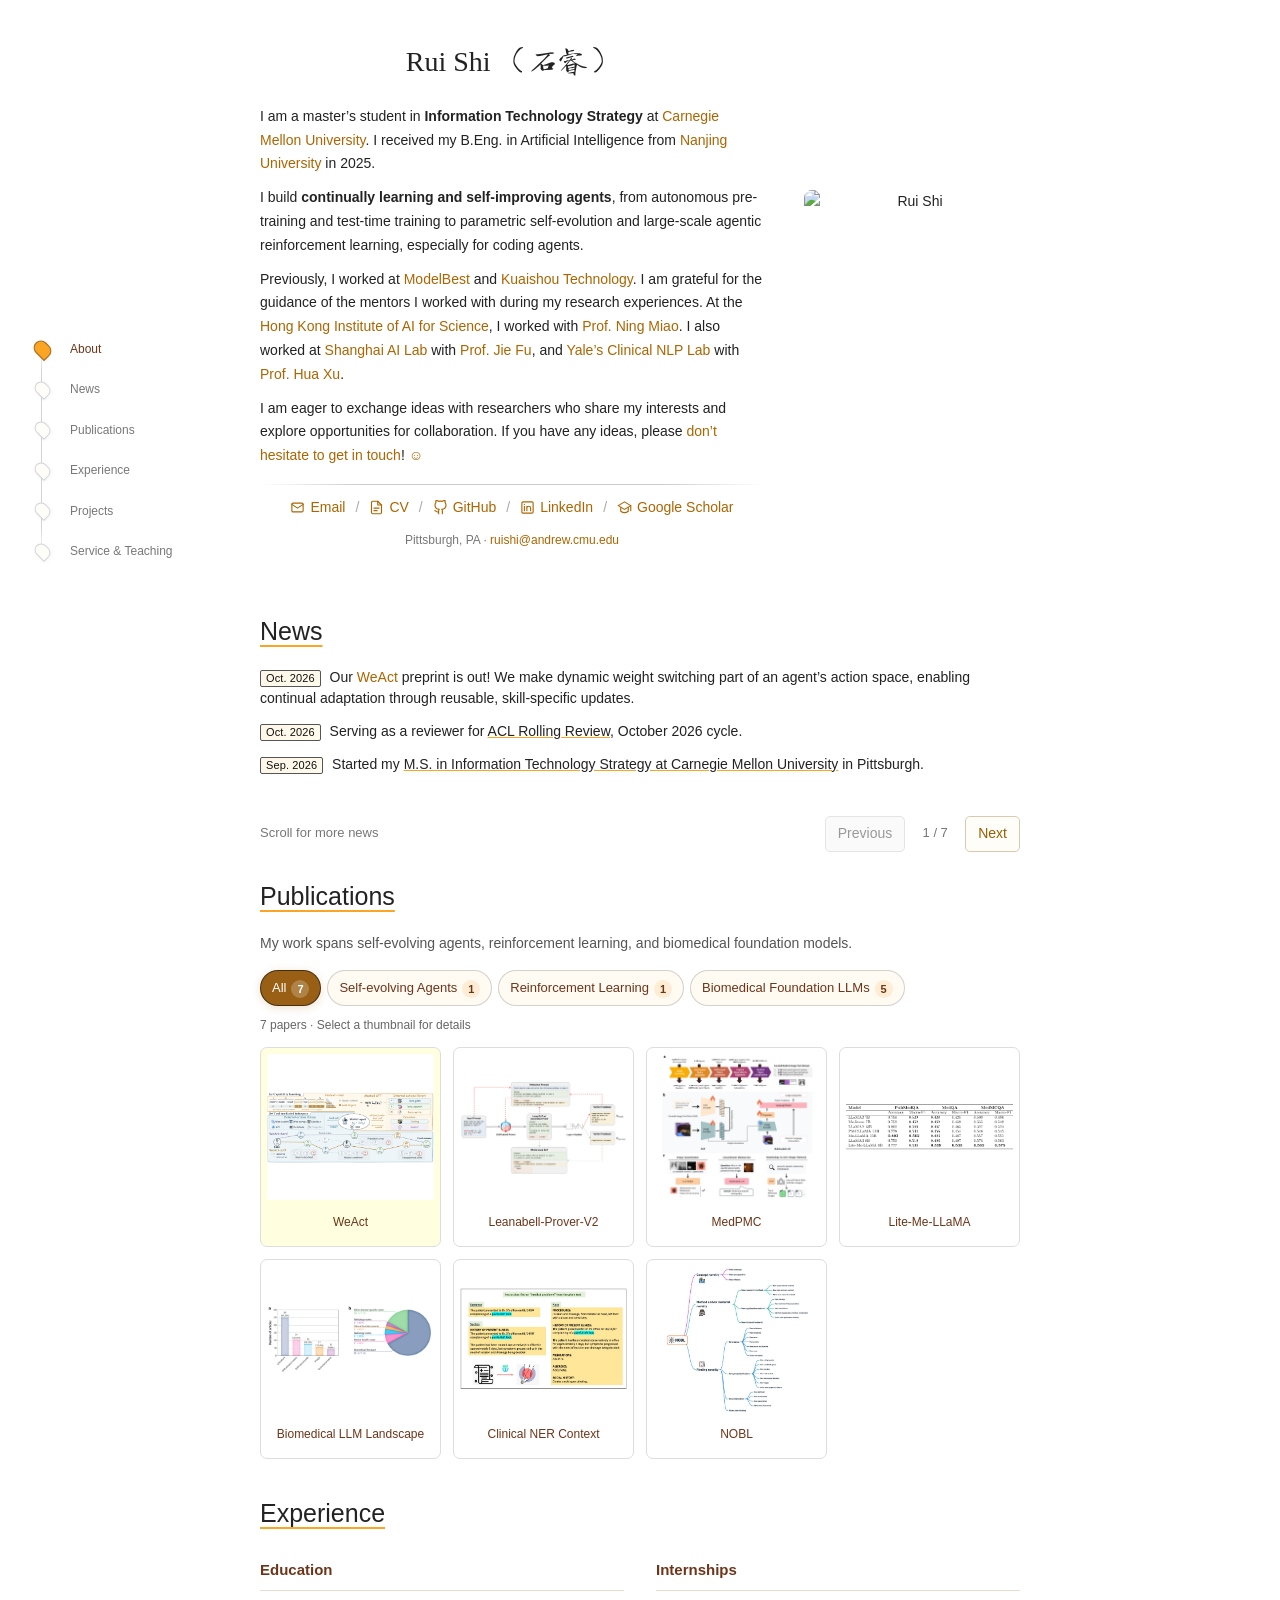
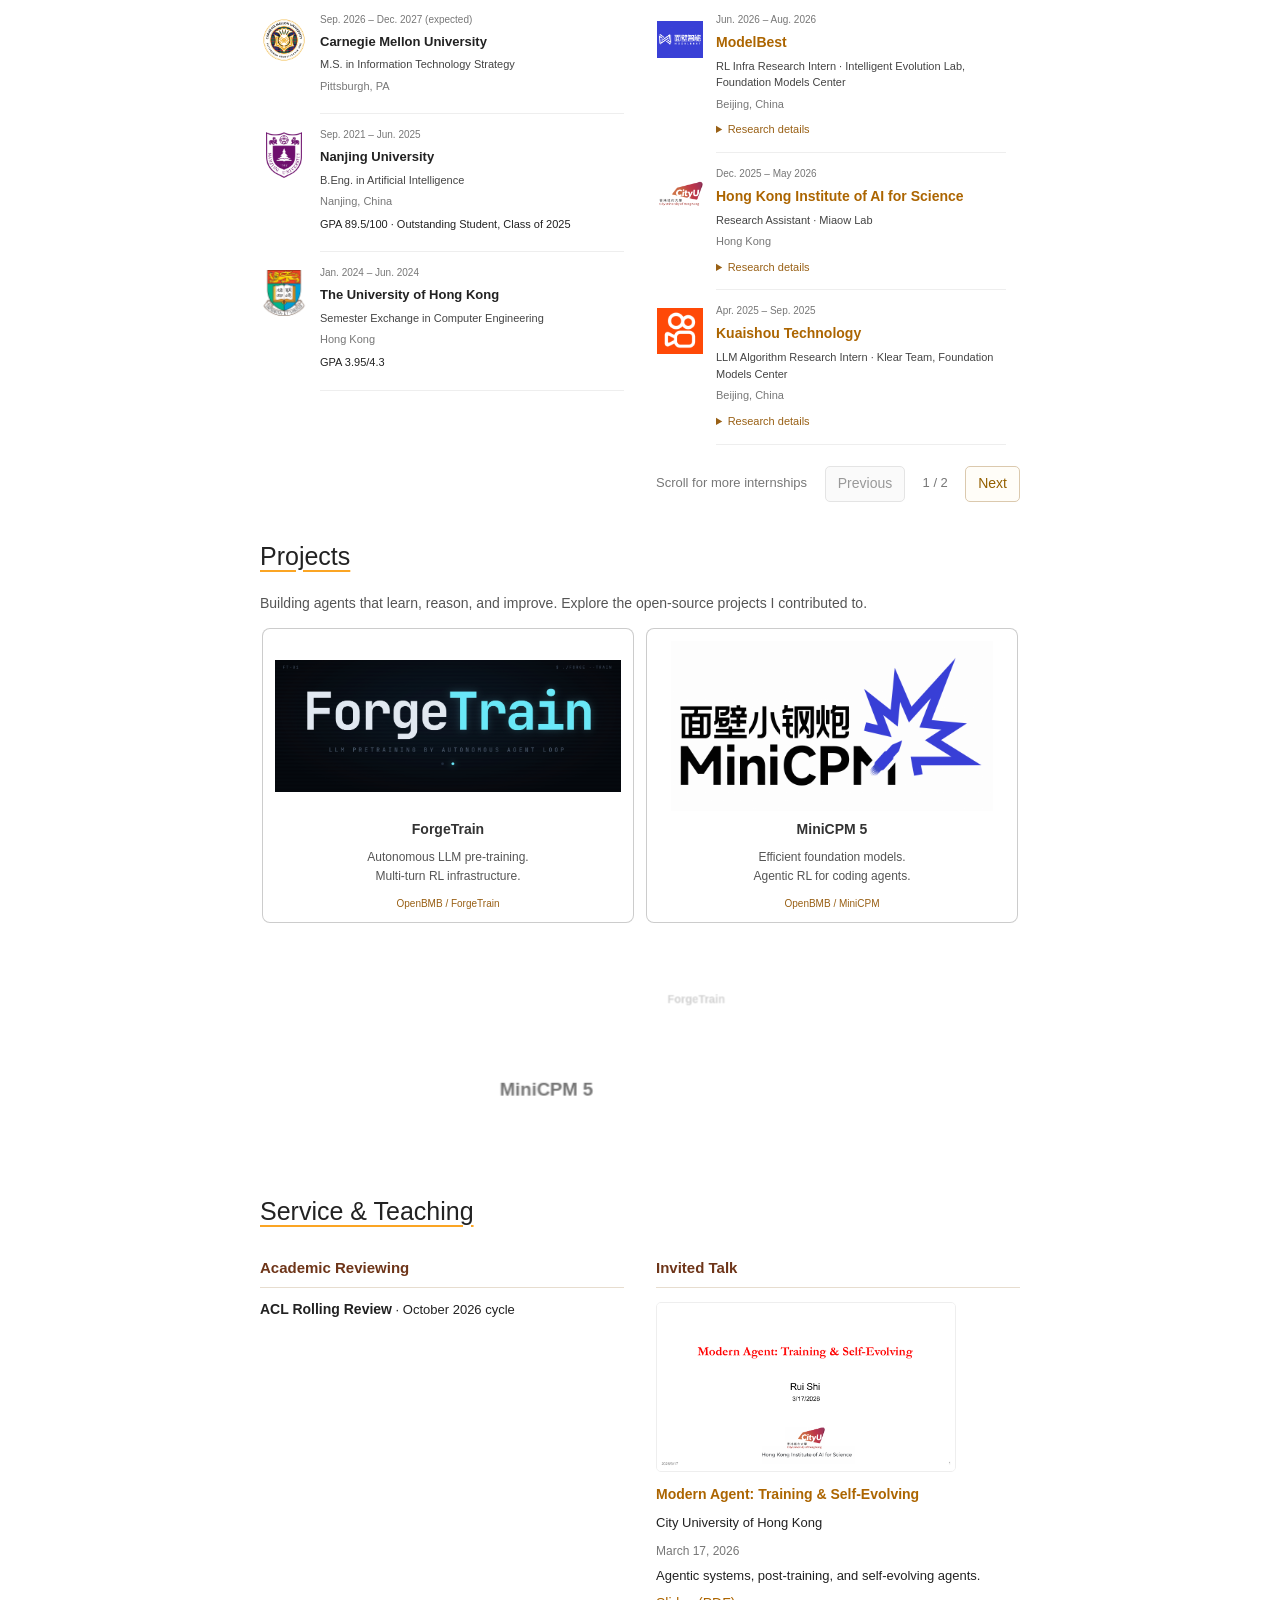
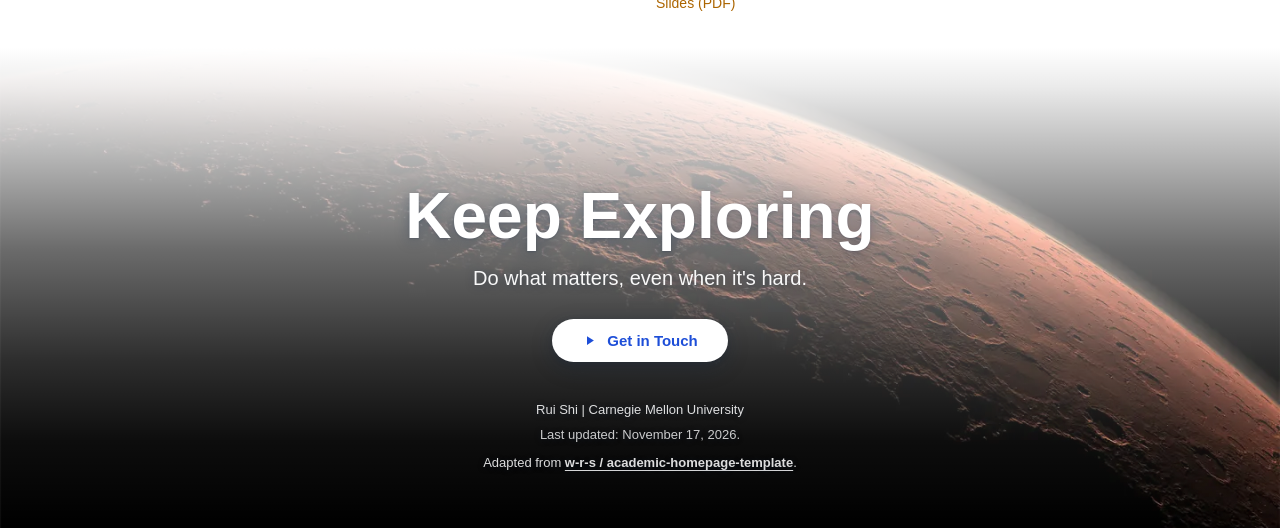
==== commit 871d1027: "Polish homepage biography, typography, and paginated timelines" ====
--- a/index.html
+++ b/index.html
@@ -20,10 +20,10 @@
 <meta content="Rui Shi's Personal Website" name="twitter:title"/>
 <meta content="Self-evolving agents, reinforcement learning, and biomedical foundation models at CMU." name="twitter:description"/>
 <meta content="https://ruishi-cmu.github.io/images/profile.jpeg" name="twitter:image"/>
-<link href="stylesheet.css?v=a948630d45e2" rel="stylesheet"/>
+<link href="stylesheet.css?v=4b7b862c54ea" rel="stylesheet"/>
 <link href="images/favicon.svg" rel="icon" type="image/svg+xml"/>
-<script type="application/ld+json">{"@context": "https://schema.org", "@graph": [{"@type": "WebSite", "@id": "https://ruishi-cmu.github.io/#website", "url": "https://ruishi-cmu.github.io/", "name": "Rui Shi's Personal Website", "alternateName": ["Rui Shi", "Rui Shi Academic Homepage", "JerrySiRi"], "publisher": {"@id": "https://ruishi-cmu.github.io/#person"}}, {"@type": "ProfilePage", "@id": "https://ruishi-cmu.github.io/#profile", "url": "https://ruishi-cmu.github.io/", "name": "Rui Shi's Personal Website", "dateModified": "2026-11-15", "mainEntity": {"@id": "https://ruishi-cmu.github.io/#person"}}, {"@type": "Person", "@id": "https://ruishi-cmu.github.io/#person", "name": "Rui Shi", "alternateName": ["Jerry Shi", "JerrySiRi"], "url": "https://ruishi-cmu.github.io/", "image": "https://ruishi-cmu.github.io/images/profile.jpeg", "email": "mailto:ruishi@andrew.cmu.edu", "affiliation": {"@type": "CollegeOrUniversity", "name": "Carnegie Mellon University"}, "alumniOf": {"@type": "CollegeOrUniversity", "name": "Nanjing University"}, "sameAs": ["https://github.com/JerrySiRi", "https://www.linkedin.com/in/rui-shi-jerry/"], "knowsAbout": ["Self-evolving Agents", "Reinforcement Learning", "Biomedical Foundation Models"]}]}</script>
-<script defer="" src="script.js?v=9f8b5a666dea"></script>
+<script type="application/ld+json">{"@context": "https://schema.org", "@graph": [{"@type": "WebSite", "@id": "https://ruishi-cmu.github.io/#website", "url": "https://ruishi-cmu.github.io/", "name": "Rui Shi's Personal Website", "alternateName": ["Rui Shi", "Rui Shi Academic Homepage", "JerrySiRi"], "publisher": {"@id": "https://ruishi-cmu.github.io/#person"}}, {"@type": "ProfilePage", "@id": "https://ruishi-cmu.github.io/#profile", "url": "https://ruishi-cmu.github.io/", "name": "Rui Shi's Personal Website", "dateModified": "2026-11-17", "mainEntity": {"@id": "https://ruishi-cmu.github.io/#person"}}, {"@type": "Person", "@id": "https://ruishi-cmu.github.io/#person", "name": "Rui Shi", "alternateName": ["石睿", "Jerry Shi", "JerrySiRi"], "url": "https://ruishi-cmu.github.io/", "image": "https://ruishi-cmu.github.io/images/profile.jpeg", "email": "mailto:ruishi@andrew.cmu.edu", "affiliation": {"@type": "CollegeOrUniversity", "name": "Carnegie Mellon University"}, "alumniOf": {"@type": "CollegeOrUniversity", "name": "Nanjing University"}, "sameAs": ["https://scholar.google.com/citations?user=KsNH0pgAAAAJ", "https://github.com/JerrySiRi", "https://www.linkedin.com/in/rui-shi-jerry/"], "knowsAbout": ["Self-evolving Agents", "Reinforcement Learning", "Biomedical Foundation Models"]}]}</script>
+<script defer="" src="script.js?v=59798990cda3"></script>
 </head>
 <body>
 <a class="skip-link" href="#main">Skip to content</a>
@@ -39,20 +39,22 @@
 <section aria-labelledby="name" class="page-section" id="about">
 <table class="about-table" role="presentation"><tbody><tr>
 <td class="about-copy">
-<h1 id="name">Rui Shi <button aria-label="Copy Rui Shi’s short bio" id="astronaut-btn" title="Copy short bio" type="button">🧑‍🚀</button></h1>
+<h1 id="name"><span class="english-name">Rui Shi</span> <span class="chinese-name" lang="zh-Hans">（石睿）</span></h1>
 <p>I am a master’s student in <strong>Information Technology Strategy</strong> at <a href="https://www.cmu.edu/">Carnegie Mellon University</a>. I received my B.Eng. in Artificial Intelligence from <a href="https://www.nju.edu.cn/en/">Nanjing University</a> in 2025.</p>
 <p>I build <strong>continually learning and self-improving agents</strong>, from autonomous pre-training and test-time training to parametric self-evolution and large-scale agentic reinforcement learning, especially for coding agents.</p>
-<p>Previously, I worked at <a href="#modelbest-experience">ModelBest</a>, the <a href="https://miaow-lab.github.io/">Hong Kong Institute of AI for Science</a>, Kuaishou, Shanghai AI Lab, and Yale’s Clinical NLP Lab.</p>
+<p>Previously, I worked at <a href="https://modelbest.cn/en">ModelBest</a> and <a href="https://www.kuaishou.com/en">Kuaishou Technology</a>. I am grateful for the guidance of the mentors I worked with during my research experiences. At the <a href="https://www.cityu.edu.hk/hkai-sci/?lang=en">Hong Kong Institute of AI for Science</a>, I worked with <a href="https://www.ningmiao.space/">Prof. Ning Miao</a>. I also worked at <a href="https://www.shlab.org.cn">Shanghai AI Lab</a> with <a href="https://bigaidream.github.io">Prof. Jie Fu</a>, and <a href="https://medicine.yale.edu/lab/clinical-nlp/">Yale’s Clinical NLP Lab</a> with <a href="https://medicine.yale.edu/profile/hua-xu/">Prof. Hua Xu</a>.</p>
+<p class="collaboration-invite">I am eager to exchange ideas with researchers who share my interests and explore opportunities for collaboration. If you have any ideas, please <a href="mailto:ruishi@andrew.cmu.edu">don’t hesitate to get in touch</a>! <span class="collaboration-emoticon">☺️</span></p>
 <div class="bio-divider"></div>
-<p class="contact-links"><span class="contact-line"><a href="mailto:ruishi@andrew.cmu.edu"><svg aria-hidden="true" fill="none" stroke="currentColor" stroke-linecap="round" stroke-linejoin="round" stroke-width="1.8" viewbox="0 0 24 24"><rect height="14" rx="2" width="18" x="3" y="5"></rect><path d="m3 7 9 6 9-6"></path></svg>Email</a> <span aria-hidden="true" class="contact-separator">/</span> <a href="files/Resume_SHI_Rui.pdf"><svg aria-hidden="true" fill="none" stroke="currentColor" stroke-linecap="round" stroke-linejoin="round" stroke-width="1.8" viewbox="0 0 24 24"><path d="M14 2H6a2 2 0 0 0-2 2v16a2 2 0 0 0 2 2h12a2 2 0 0 0 2-2V8Z"></path><path d="M14 2v6h6M8 13h8M8 17h5"></path></svg>CV</a> <span aria-hidden="true" class="contact-separator">/</span> <a href="https://github.com/JerrySiRi"><svg aria-hidden="true" fill="none" stroke="currentColor" stroke-linecap="round" stroke-linejoin="round" stroke-width="1.8" viewbox="0 0 24 24"><path d="M9 19c-4 1-4-2-6-2m12 5v-4a3.5 3.5 0 0 0-1-3c3.3-.4 6.8-1.6 6.8-7a5.4 5.4 0 0 0-1.5-3.7A5 5 0 0 0 19.1.7S17.9.3 15 2.2a13 13 0 0 0-6 0C6.1.3 4.9.7 4.9.7a5 5 0 0 0-.2 3.6A5.4 5.4 0 0 0 3.2 8c0 5.4 3.5 6.6 6.8 7a3.5 3.5 0 0 0-1 3v4"></path></svg>GitHub</a> <span aria-hidden="true" class="contact-separator">/</span> <a href="https://www.linkedin.com/in/rui-shi-jerry/"><svg aria-hidden="true" fill="none" stroke="currentColor" stroke-linecap="round" stroke-linejoin="round" stroke-width="1.8" viewbox="0 0 24 24"><rect height="18" rx="2" width="18" x="3" y="3"></rect><path d="M7 10v7M7 7v.1M11 17v-7m0 3a3 3 0 0 1 6 0v4"></path></svg>LinkedIn</a></span></p>
+<p class="contact-links"><span class="contact-line"><a href="mailto:ruishi@andrew.cmu.edu"><svg aria-hidden="true" fill="none" stroke="currentColor" stroke-linecap="round" stroke-linejoin="round" stroke-width="1.8" viewbox="0 0 24 24"><rect height="14" rx="2" width="18" x="3" y="5"></rect><path d="m3 7 9 6 9-6"></path></svg>Email</a> <span aria-hidden="true" class="contact-separator">/</span> <a href="files/Resume_SHI_Rui.pdf"><svg aria-hidden="true" fill="none" stroke="currentColor" stroke-linecap="round" stroke-linejoin="round" stroke-width="1.8" viewbox="0 0 24 24"><path d="M14 2H6a2 2 0 0 0-2 2v16a2 2 0 0 0 2 2h12a2 2 0 0 0 2-2V8Z"></path><path d="M14 2v6h6M8 13h8M8 17h5"></path></svg>CV</a> <span aria-hidden="true" class="contact-separator">/</span> <a href="https://github.com/JerrySiRi"><svg aria-hidden="true" fill="none" stroke="currentColor" stroke-linecap="round" stroke-linejoin="round" stroke-width="1.8" viewbox="0 0 24 24"><path d="M9 19c-4 1-4-2-6-2m12 5v-4a3.5 3.5 0 0 0-1-3c3.3-.4 6.8-1.6 6.8-7a5.4 5.4 0 0 0-1.5-3.7A5 5 0 0 0 19.1.7S17.9.3 15 2.2a13 13 0 0 0-6 0C6.1.3 4.9.7 4.9.7a5 5 0 0 0-.2 3.6A5.4 5.4 0 0 0 3.2 8c0 5.4 3.5 6.6 6.8 7a3.5 3.5 0 0 0-1 3v4"></path></svg>GitHub</a> <span aria-hidden="true" class="contact-separator">/</span> <a href="https://www.linkedin.com/in/rui-shi-jerry/"><svg aria-hidden="true" fill="none" stroke="currentColor" stroke-linecap="round" stroke-linejoin="round" stroke-width="1.8" viewbox="0 0 24 24"><rect height="18" rx="2" width="18" x="3" y="3"></rect><path d="M7 10v7M7 7v.1M11 17v-7m0 3a3 3 0 0 1 6 0v4"></path></svg>LinkedIn</a> <span aria-hidden="true" class="contact-separator">/</span> <a href="https://scholar.google.com/citations?user=KsNH0pgAAAAJ"><svg aria-hidden="true" fill="none" stroke="currentColor" stroke-linecap="round" stroke-linejoin="round" stroke-width="1.8" viewBox="0 0 24 24"><path d="m2 9 10-6 10 6-10 6-10-6Z"></path><path d="M6 12v6c4 3 8 3 12 0v-6M22 9v8"></path></svg>Google Scholar</a></span></p>
 <p class="location">Pittsburgh, PA · <a href="mailto:ruishi@andrew.cmu.edu">ruishi@andrew.cmu.edu</a></p>
 </td>
-<td class="about-portrait"><img alt="Rui Shi" fetchpriority="high" height="240" src="images/profile.jpeg" width="240"/><p>Rui Shi · CMU</p></td>
+<td class="about-portrait"><img alt="Rui Shi" fetchpriority="high" height="240" src="images/profile.jpeg" width="240"/></td>
 </tr></tbody></table>
 </section>
 <section aria-labelledby="news-heading" class="page-section" id="news">
 <h2 id="news-heading">News</h2>
-<ul class="news-list" id="news-list"><li class="news-entry"><time class="news-date-badge" datetime="2026-10">Oct. 2026</time> Our <a href="https://arxiv.org/abs/2610.26847">WeAct</a> preprint is out! We make dynamic weight switching part of an agent’s action space. Submitted to <span class="news-highlight">ACL Rolling Review</span>.</li>
+<div id="news-viewport" class="news-viewport scroll-viewport" role="region" aria-label="News pages" tabindex="0">
+<ul class="news-list" id="news-list"><li class="news-entry"><time class="news-date-badge" datetime="2026-10">Oct. 2026</time> Our <a href="https://arxiv.org/abs/2610.26847">WeAct</a> preprint is out! We make dynamic weight switching part of an agent’s action space, enabling continual adaptation through reusable, skill-specific updates.</li>
 <li class="news-entry"><time class="news-date-badge" datetime="2026-10">Oct. 2026</time> Serving as a reviewer for <span class="news-highlight">ACL Rolling Review</span>, October 2026 cycle.</li>
 <li class="news-entry"><time class="news-date-badge" datetime="2026-09">Sep. 2026</time> Started my <span class="news-highlight">M.S. in Information Technology Strategy at Carnegie Mellon University</span> in Pittsburgh.</li>
 <li class="news-entry"><time class="news-date-badge" datetime="2026-08">Aug. 2026</time> Wrapped up my RL infrastructure research internship at <span class="news-highlight">ModelBest</span>, working on <a href="https://github.com/OpenBMB/ForgeTrain">ForgeTrain</a> and <a href="https://github.com/OpenBMB/MiniCPM">MiniCPM 5</a>.</li>
@@ -71,7 +73,11 @@
 <li class="news-entry"><time class="news-date-badge" datetime="2024-07">Jul. 2024</time> Joined <span class="news-highlight">Yale University’s Clinical NLP Lab</span> to work with Prof. Hua Xu on biomedical LLMs and clinical NLP.</li>
 <li class="news-entry"><time class="news-date-badge" datetime="2024-01">Jan. 2024</time> Started a semester exchange in Computer Engineering at <span class="news-highlight">The University of Hong Kong</span>.</li>
 <li class="news-entry"><time class="news-date-badge" datetime="2021-09">Sep. 2021</time> Started my undergraduate studies in Artificial Intelligence at <span class="news-highlight">Nanjing University</span>.</li></ul>
-<button aria-controls="news-list" aria-expanded="false" class="news-toggle visible" id="news-toggle" type="button">Show 16 older events</button>
+</div>
+<div class="news-controls" id="news-controls" hidden>
+<span class="news-hint" id="news-hint">Scroll for more news</span>
+<div class="news-pagination"><button aria-controls="news-viewport" aria-label="Previous news page" id="news-prev" type="button">Previous</button><span class="page-status" id="news-status" role="status" aria-live="polite" aria-atomic="true"></span><button aria-controls="news-viewport" aria-label="Next news page" id="news-next" type="button">Next</button></div>
+</div>
 </section>
 <section aria-labelledby="publications-heading" class="page-section publications-gallery" id="publications">
 <h2 id="publications-heading">Publications</h2>
@@ -99,7 +105,7 @@
 <td class="paper-visual"><a aria-hidden="true" href="files/MedLLaMA_8B.pdf" tabindex="-1"><img alt="Lite-Me-LLaMA supervised fine-tuning benchmark comparison, Table 4" decoding="async" loading="lazy" src="images/paper/lite-me-llama.png"/></a></td>
 <td class="paper-copy"><span class="paper-short-title">Lite-Me-LLaMA</span><span class="paper-category">Biomedical Foundation LLMs</span><h3><a href="files/MedLLaMA_8B.pdf">Lite-Me-LLaMA: Resource-Efficient Large Language Models for Medical Applications</a></h3>
 <div class="publication-authors-shell"><div class="publication-authors">Qianqian Xie, Aokun Chen, Cheng Peng, Lingfei Qian, Yan Wang, Xuguang Ai, Jimin Huang, <strong>Rui Shi</strong>, Gui Yang, Dennis Shung, Qingyu Chen, Yonghui Wu, Jiang Bian, Hua Xu</div><button aria-expanded="false" aria-label="Expand author list" class="publication-authors-toggle" hidden="" title="Expand author list" type="button">+</button></div>
-<p class="paper-venue">AMIA Annual Symposium 2025</p><p class="paper-links"><a href="files/MedLLaMA_8B.pdf">Manuscript</a></p><p class="paper-description">Resource-efficient biomedical adaptation of LLaMA3-8B through continual pre-training on 72.5 billion tokens and instruction tuning on 602,000 examples.</p><button aria-haspopup="dialog" aria-label="View Lite-Me-LLaMA: Resource-Efficient Large Language Models for Medical Applications details" class="paper-open" title="Lite-Me-LLaMA: Resource-Efficient Large Language Models for Medical Applications" type="button"></button></td></tr><tr class="publication-entry" data-short-title="Biomedical LLM Landscape" data-tags="biomedical" id="biomedical-landscape">
+<p class="paper-venue">Research manuscript · 2025</p><p class="paper-links"><a href="files/MedLLaMA_8B.pdf">Manuscript</a></p><p class="paper-description">Resource-efficient biomedical adaptation of LLaMA3-8B through continual pre-training on 72.5 billion tokens and instruction tuning on 602,000 examples.</p><button aria-haspopup="dialog" aria-label="View Lite-Me-LLaMA: Resource-Efficient Large Language Models for Medical Applications details" class="paper-open" title="Lite-Me-LLaMA: Resource-Efficient Large Language Models for Medical Applications" type="button"></button></td></tr><tr class="publication-entry" data-short-title="Biomedical LLM Landscape" data-tags="biomedical" id="biomedical-landscape">
 <td class="paper-visual"><img alt="Analysis of training corpora and domains, Figure 2 from the published Annual Review of Biomedical Data Science article" decoding="async" loading="lazy" src="images/paper/biomedical-landscape-published.png"/></td>
 <td class="paper-copy"><span class="paper-short-title">Biomedical LLM Landscape</span><span class="paper-category">Biomedical Foundation LLMs</span><h3><a href="https://doi.org/10.1146/annurev-biodatasci-102224-074736">The Development Landscape of Large Language Models for Biomedical Applications</a></h3>
 <div class="publication-authors-shell"><div class="publication-authors">Zhiyuan Cao, Vipina K. Keloth, Qianqian Xie, Lingfei Qian, Yuntian Liu, Yan Wang, <strong>Rui Shi</strong>, Weipeng Zhou, Gui Yang, Jeffrey Zhang, Xueqing Peng, Ethan Zhen, Ruey-Ling Weng, Qingyu Chen, Hua Xu</div><button aria-expanded="false" aria-label="Expand author list" class="publication-authors-toggle" hidden="" title="Expand author list" type="button">+</button></div>
@@ -111,17 +117,21 @@
 <td class="paper-visual"><a aria-hidden="true" href="files/NOBL.pdf" tabindex="-1"><img alt="NOBL hierarchical taxonomy of biomedical novelty, Figure 1" decoding="async" loading="lazy" src="images/paper/nobl.png"/></a></td>
 <td class="paper-copy"><span class="paper-short-title">NOBL</span><span class="paper-category">Biomedical Foundation LLMs</span><h3><a href="files/NOBL.pdf">How Researchers Claim Novelty in Biomedical Science: A Taxonomy for Understanding Innovation</a></h3>
 <div class="publication-authors-shell"><div class="publication-authors">Xueqing Peng, Huan He, <strong>Rui Shi</strong>, Vipina K. Keloth, Lingfei Qian, Yan Hu, Jimin Huang, Qianqian Xie, Fares Alahdab, Erin Leahey, Brian Ondov, Qiaozhu Mei, Na Hong, Hua Xu</div><button aria-expanded="false" aria-label="Expand author list" class="publication-authors-toggle" hidden="" title="Expand author list" type="button">+</button></div>
-<p class="paper-venue">Research manuscript · 2025</p><p class="paper-links"><a href="files/NOBL.pdf">Manuscript</a></p><p class="paper-description">NOBL provides a hierarchical taxonomy of novelty claims in biomedical literature, developed from 12,701 PubMed articles across 130 biomedical fields.</p><button aria-haspopup="dialog" aria-label="View How Researchers Claim Novelty in Biomedical Science: A Taxonomy for Understanding Innovation details" class="paper-open" title="How Researchers Claim Novelty in Biomedical Science: A Taxonomy for Understanding Innovation" type="button"></button></td></tr></tbody></table>
+<p class="paper-venue">AMIA Annual Symposium 2025 · Late-breaking poster</p><p class="paper-links"><a href="files/NOBL.pdf">Manuscript</a></p><p class="paper-description">NOBL provides a hierarchical taxonomy of novelty claims in biomedical literature, developed from 12,701 PubMed articles across 130 biomedical fields.</p><button aria-haspopup="dialog" aria-label="View How Researchers Claim Novelty in Biomedical Science: A Taxonomy for Understanding Innovation details" class="paper-open" title="How Researchers Claim Novelty in Biomedical Science: A Taxonomy for Understanding Innovation" type="button"></button></td></tr></tbody></table>
 </section>
 <section aria-labelledby="experience-heading" class="page-section" id="experience">
 <h2 id="experience-heading">Experience</h2>
 <div class="experience-columns"><div class="experience-column"><h3 class="experience-group">Education</h3><table class="experience-table"><caption class="sr-only">Education</caption><tbody><tr><td class="experience-mark"><img alt="Carnegie Mellon University full-color seal" decoding="async" height="48" loading="lazy" src="images/organizations/cmu-color.png" width="48"/></td><td class="experience-copy"><time datetime="2026-09">Sep. 2026 – Dec. 2027 (expected)</time><h4>Carnegie Mellon University</h4><p class="experience-role">M.S. in Information Technology Strategy</p><p class="experience-meta">Pittsburgh, PA</p></td></tr>
 <tr><td class="experience-mark"><img alt="Nanjing University emblem" decoding="async" height="48" loading="lazy" src="images/organizations/nju.jpg" width="48"/></td><td class="experience-copy"><time datetime="2021-09">Sep. 2021 – Jun. 2025</time><h4>Nanjing University</h4><p class="experience-role">B.Eng. in Artificial Intelligence</p><p class="experience-meta">Nanjing, China</p><p>GPA 89.5/100 · Outstanding Student, Class of 2025</p></td></tr>
-<tr><td class="experience-mark"><img alt="The University of Hong Kong shield" decoding="async" height="48" loading="lazy" src="images/organizations/hku.png" width="48"/></td><td class="experience-copy"><time datetime="2024-01">Jan. 2024 – Jun. 2024</time><h4>The University of Hong Kong</h4><p class="experience-role">Semester Exchange in Computer Engineering</p><p class="experience-meta">Hong Kong</p><p>GPA 3.95/4.3</p></td></tr></tbody></table></div><div class="experience-column"><h3 class="experience-group">Internships</h3><table class="experience-table"><caption class="sr-only">Research and internship timeline</caption><tbody><tr id="modelbest-experience"><td class="experience-mark"><img alt="ModelBest logo" decoding="async" height="48" loading="lazy" src="images/organizations/modelbest.png" width="48"/></td><td class="experience-copy"><time datetime="2026-06">Jun. 2026 – Aug. 2026</time><h4>ModelBest</h4><p class="experience-role">RL Infra Research Intern · Intelligent Evolution Lab, Foundation Models Center</p><p class="experience-meta">Beijing, China</p><details><summary>Research details</summary><p>Built multi-turn RL for ForgeTrain and white-box and black-box agentic RL systems for MiniCPM 5.</p><p>SWE-bench Verified improved from 36.6% to 48.2% for MiniCPM5 16B-A3B. Scaled black-box training to 192 H800 GPUs with token-exact replay and rolling weight updates.</p></details></td></tr>
-<tr><td class="experience-mark"><img alt="City University of Hong Kong logo" decoding="async" height="48" loading="lazy" src="images/organizations/cityu.png" width="48"/></td><td class="experience-copy"><time datetime="2025-12">Dec. 2025 – May 2026</time><h4>Hong Kong Institute of AI for Science</h4><p class="experience-role">Research Assistant · Miaow Lab</p><p class="experience-meta">Hong Kong</p><details><summary>Research details</summary><p>Worked with <a href="https://www.ningmiao.space/">Prof. Ning Miao</a> and Prof. Shuyan Zhou on WeAct and parametric self-evolving agents.</p><p>Developed capability-specific LoRA switching within a shared context, enabling modular updates. WeAct achieved 45.47% mean accuracy across eight deep-research benchmarks.</p></details></td></tr>
-<tr><td class="experience-mark"><img alt="Kuaishou high-resolution app icon" decoding="async" height="48" loading="lazy" src="images/organizations/kuaishou-hd.jpg" width="48"/></td><td class="experience-copy"><time datetime="2025-04">Apr. 2025 – Sep. 2025</time><h4>Kuaishou Technology</h4><p class="experience-role">LLM Algorithm Research Intern · Klear Team, Foundation Models Center</p><p class="experience-meta">Beijing, China</p><details><summary>Research details</summary><p>Built verifier-integrated RL and evaluation infrastructure for <a href="https://github.com/Leanabell-LM/Leanabell-Prover-V2">Leanabell-Prover-V2</a>.</p><p>Used VeRL, SandFusion, DAPO/GRPO, feedback masking, and reward shaping. Shipped a vLLM and Lean evaluation pipeline for formal theorem proving.</p></details></td></tr>
-<tr><td class="experience-mark"><img alt="Shanghai Artificial Intelligence Laboratory official blue logo" decoding="async" height="48" loading="lazy" src="images/organizations/shlab-official-blue.webp" width="48"/></td><td class="experience-copy"><time datetime="2025-02">Feb. 2025 – May 2025</time><h4>Shanghai AI Lab</h4><p class="experience-role">Research Intern · Veri-code Team</p><p class="experience-meta">Shanghai, China</p><details><summary>Research details</summary><p>Worked with Prof. Jie Fu on hierarchical diffusion LLMs and reinforcement learning for safe, controllable generation.</p><p>Developed GRPO-diffu for multi-round refinement. Experiments on Dream and LLaDA improved accuracy by 8% with about 48% less compute than autoregressive baselines in 16 steps.</p></details></td></tr>
-<tr><td class="experience-mark"><img alt="Yale University shield" decoding="async" height="48" loading="lazy" src="images/organizations/yale.png" width="48"/></td><td class="experience-copy"><time datetime="2024-07">Jul. 2024 – Dec. 2024</time><h4>Yale University</h4><p class="experience-role">Research Assistant · Clinical NLP Lab</p><p class="experience-meta">New Haven, CT</p><details><summary>Research details</summary><p>Worked with <a href="https://medicine.yale.edu/profile/hua-xu/">Prof. Hua Xu</a> on biomedical foundation models, clinical NLP, and medical multimodal data.</p><p>Built Lite-Me-LLaMA’s continual pre-training and evaluation pipelines. Developed clinical-trial eligibility criteria decomposition and text-to-SQL over an OMOP stack (F1 0.85), plus a trial-document RAG system (AUC 0.82).</p></details></td></tr></tbody></table></div></div></section>
+<tr><td class="experience-mark"><img alt="The University of Hong Kong shield" decoding="async" height="48" loading="lazy" src="images/organizations/hku.png" width="48"/></td><td class="experience-copy"><time datetime="2024-01">Jan. 2024 – Jun. 2024</time><h4>The University of Hong Kong</h4><p class="experience-role">Semester Exchange in Computer Engineering</p><p class="experience-meta">Hong Kong</p><p>GPA 3.95/4.3</p></td></tr></tbody></table></div><div class="experience-column"><h3 class="experience-group" id="internships-heading">Internships</h3><div class="scroll-viewport" id="internships-viewport" role="region" aria-labelledby="internships-heading" tabindex="0"><table class="experience-table" id="internships-table"><caption class="sr-only">Research and internship timeline</caption><tbody><tr id="modelbest-experience"><td class="experience-mark"><img alt="ModelBest logo" decoding="async" height="48" loading="lazy" src="images/organizations/modelbest.png" width="48"/></td><td class="experience-copy"><time datetime="2026-06">Jun. 2026 – Aug. 2026</time><h4><a href="https://modelbest.cn/en">ModelBest</a></h4><p class="experience-role">RL Infra Research Intern · Intelligent Evolution Lab, Foundation Models Center</p><p class="experience-meta">Beijing, China</p><details><summary>Research details</summary><p>Built multi-turn RL for ForgeTrain and white-box and black-box agentic RL systems for MiniCPM 5.</p><p>SWE-bench Verified improved from 36.6% to 48.2% for MiniCPM5 16B-A3B. Scaled black-box training to 192 H800 GPUs with token-exact replay and rolling weight updates.</p></details></td></tr>
+<tr><td class="experience-mark"><img alt="City University of Hong Kong logo" decoding="async" height="48" loading="lazy" src="images/organizations/cityu.png" width="48"/></td><td class="experience-copy"><time datetime="2025-12">Dec. 2025 – May 2026</time><h4><a href="https://www.cityu.edu.hk/hkai-sci/?lang=en">Hong Kong Institute of AI for Science</a></h4><p class="experience-role">Research Assistant · Miaow Lab</p><p class="experience-meta">Hong Kong</p><details><summary>Research details</summary><p>Worked with <a href="https://www.ningmiao.space/">Prof. Ning Miao</a> and Prof. Shuyan Zhou on WeAct and parametric self-evolving agents.</p><p>Developed capability-specific LoRA switching within a shared context, enabling modular updates. WeAct achieved 45.47% mean accuracy across eight deep-research benchmarks.</p></details></td></tr>
+<tr><td class="experience-mark"><img alt="Kuaishou high-resolution app icon" decoding="async" height="48" loading="lazy" src="images/organizations/kuaishou-hd.jpg" width="48"/></td><td class="experience-copy"><time datetime="2025-04">Apr. 2025 – Sep. 2025</time><h4><a href="https://www.kuaishou.com/en">Kuaishou Technology</a></h4><p class="experience-role">LLM Algorithm Research Intern · Klear Team, Foundation Models Center</p><p class="experience-meta">Beijing, China</p><details><summary>Research details</summary><p>Built verifier-integrated RL and evaluation infrastructure for <a href="https://github.com/Leanabell-LM/Leanabell-Prover-V2">Leanabell-Prover-V2</a>.</p><p>Used VeRL, SandFusion, DAPO/GRPO, feedback masking, and reward shaping. Shipped a vLLM and Lean evaluation pipeline for formal theorem proving.</p></details></td></tr>
+<tr><td class="experience-mark"><img alt="Shanghai Artificial Intelligence Laboratory official blue logo" decoding="async" height="48" loading="lazy" src="images/organizations/shlab-official-blue.webp" width="48"/></td><td class="experience-copy"><time datetime="2025-02">Feb. 2025 – May 2025</time><h4><a href="https://www.shlab.org.cn">Shanghai AI Lab</a></h4><p class="experience-role">Research Intern · Veri-code Team</p><p class="experience-meta">Shanghai, China</p><details><summary>Research details</summary><p>Worked with <a href="https://bigaidream.github.io">Prof. Jie Fu</a> on hierarchical diffusion LLMs and reinforcement learning for safe, controllable generation.</p><p>Developed GRPO-diffu for multi-round refinement. Experiments on Dream and LLaDA improved accuracy by 8% with about 48% less compute than autoregressive baselines in 16 steps.</p></details></td></tr>
+<tr><td class="experience-mark"><img alt="Yale University shield" decoding="async" height="48" loading="lazy" src="images/organizations/yale.png" width="48"/></td><td class="experience-copy"><time datetime="2024-07">Jul. 2024 – Dec. 2024</time><h4>Yale University</h4><p class="experience-role">Research Assistant · <a href="https://medicine.yale.edu/lab/clinical-nlp/">Clinical NLP Lab</a></p><p class="experience-meta">New Haven, CT</p><details><summary>Research details</summary><p>Worked with <a href="https://medicine.yale.edu/profile/hua-xu/">Prof. Hua Xu</a> on biomedical foundation models, clinical NLP, and medical multimodal data.</p><p>Built Lite-Me-LLaMA’s continual pre-training and evaluation pipelines. Developed clinical-trial eligibility criteria decomposition and text-to-SQL over an OMOP stack (F1 0.85), plus a trial-document RAG system (AUC 0.82).</p></details></td></tr></tbody></table></div>
+<div class="news-controls" id="internships-controls" hidden>
+<span class="news-hint" id="internships-hint">Scroll for more internships</span>
+<div class="news-pagination"><button aria-controls="internships-viewport" aria-label="Previous internships page" id="internships-prev" type="button">Previous</button><span class="page-status" id="internships-status" role="status" aria-live="polite" aria-atomic="true"></span><button aria-controls="internships-viewport" aria-label="Next internships page" id="internships-next" type="button">Next</button></div>
+</div></div></div></section>
 <section aria-labelledby="projects-heading" class="page-section" id="projects">
 <h2 id="projects-heading">Projects</h2>
 <p class="section-intro">Building agents that learn, reason, and improve. Explore the open-source projects I contributed to.</p>
@@ -154,7 +164,7 @@
 </a>
 <p class="mountain-footnote">
 <span>Rui Shi | Carnegie Mellon University</span>
-<span class="mountain-updated">Last updated: <!-- LAST_UPDATED_START -->November 15, 2026<!-- LAST_UPDATED_END -->.</span>
+<span class="mountain-updated">Last updated: <!-- LAST_UPDATED_START -->November 17, 2026<!-- LAST_UPDATED_END -->.</span>
 <span class="mountain-template">
             Adapted from <a href="https://github.com/w-r-s/academic-homepage-template">w-r-s / academic-homepage-template</a>.
           </span>
@@ -163,7 +173,6 @@
 </div>
 </section>
 <button aria-label="Back to top" id="backToTop" title="Back to top" type="button"><svg aria-hidden="true" fill="none" stroke="currentColor" stroke-linecap="round" stroke-linejoin="round" stroke-width="2.5" viewbox="0 0 24 24"><polyline points="18 15 12 9 6 15"></polyline></svg></button>
-<div aria-live="polite" class="toast-message" id="toast" role="status">Bio copied</div>
 <dialog aria-labelledby="paper-dialog-title" class="paper-dialog" id="paper-dialog"><button aria-label="Close paper details" class="paper-dialog-close" type="button">×</button><div id="paper-dialog-content"></div></dialog></body>
 </html>
 
--- a/stylesheet.css
+++ b/stylesheet.css
@@ -1,3 +1,12 @@
+/* Locally hosted Long Cang subset for the Chinese name, SIL OFL 1.1. */
+@font-face {
+  font-family: 'Long Cang';
+  font-style: normal;
+  font-weight: 400;
+  font-display: swap;
+  src: url('assets/fonts/long-cang/name-subset.ttf') format('truetype');
+  unicode-range: U+77F3, U+777F, U+FF08-FF09;
+}
 /* Base stylesheet from w-r-s/academic-homepage-template. */
 /* latin-ext */
 @font-face {
@@ -1099,6 +1108,9 @@
 .page-section { margin-bottom: 34px; scroll-margin-top: 24px; }
 h1, h2, h3, h4 { font-family: 'Lato', Verdana, Helvetica, sans-serif; }
 h1 { margin: 0 0 20px; font-size: 28px; font-weight: 400; text-align: center; }
+.english-name { font-family: 'Times New Roman', Times, serif; font-size: 1em; font-weight: 400; line-height: 1.2; white-space: nowrap; }
+.chinese-name { display: inline-block; font-family: 'Long Cang', 'STXingkai', 'KaiTi', cursive; font-size: 1.08em; font-weight: 400; line-height: 1.2; vertical-align: baseline; white-space: nowrap; }
+.collaboration-emoticon { display: inline-block; white-space: nowrap; color: #ac6500; }
 h2 { margin: 0 0 16px; font-size: 25px; font-weight: 400; text-decoration: underline; text-decoration-color: #fba524; text-underline-offset: 5px; text-decoration-thickness: 2px; }
 h3 { font-size: 15px; line-height: 1.5; }
 p { margin: 10px 0; }
@@ -1111,7 +1123,6 @@
 .about-portrait { width: 32%; padding: 20px; text-align: center; vertical-align: middle; }
 .about-portrait img { display: block; width: 100%; height: auto; border-radius: 8px; }
 .about-portrait p { color: #777; font-size: 12px; margin-top: 8px; }
-#astronaut-btn { border: 0; background: transparent; font-size: 22px; padding: 4px; vertical-align: middle; }
 .bio-divider { height: 1px; margin: 16px 0 10px; background: linear-gradient(to right, transparent, #ccc 20%, #ccc 80%, transparent); }
 .contact-line { gap: 10px; justify-content: center; }
 .contact-line a { display: inline-flex; align-items: center; gap: 5px; }
@@ -1240,7 +1251,20 @@
 #news .news-list { margin: 14px 0 0; padding: 0; list-style: none; }
 #news .news-list::before { display: none; }
 #news .news-entry { margin: 0 0 8px; padding: 0; line-height: 1.5; }
-#news .news-list:not(.expanded) .news-entry:nth-child(n+4) { display: none; }
+.scroll-viewport.paginated { height: var(--scroll-page-height); overflow-y: auto; scroll-snap-type: y mandatory; scrollbar-width: thin; scrollbar-color: #b77b30 #f6f1e8; margin-top: 14px; }
+.scroll-page { box-sizing: border-box; height: var(--scroll-page-height); scroll-snap-align: start; scroll-snap-stop: always; padding-right: 14px; }
+#news .scroll-page .news-list { margin: 0; display: flow-root; }
+#news .scroll-page .news-entry { margin: 0 0 12px; }
+#news .scroll-page .news-entry:last-child { margin-bottom: 0; }
+.news-controls { display: flex; flex-wrap: wrap; align-items: center; justify-content: space-between; gap: 8px 16px; margin-top: 12px; }
+.news-controls[hidden] { display: none; }
+.news-hint { color: #777; font-size: 13px; }
+.news-pagination { display: flex; align-items: center; gap: 12px; }
+.news-pagination button { min-height: 36px; padding: 5px 12px; border: 1px solid #dbc9ae; border-radius: 5px; background: #fffdf8; color: #946000; font: inherit; cursor: pointer; }
+.news-pagination button:hover:not(:disabled) { background: #fbf1df; border-color: #b77b30; }
+.news-pagination button:disabled { color: #999; border-color: #e4e4e4; background: #fafafa; cursor: default; }
+.page-status { min-width: 36px; text-align: center; color: #777; font-size: 13px; font-variant-numeric: tabular-nums; }
+.scroll-viewport:focus-visible { outline: 2px solid #b77b30; outline-offset: 4px; }
 #news .news-date-badge { margin-right: 5px; }
 #news .news-toggle { padding: 3px 0; min-height: 30px; }
 .publications-gallery .publications-table { display: block; margin-top: 12px; border-spacing: 0; }
@@ -1304,3 +1328,6 @@
   .publications-table .paper-visual, .publications-table .paper-copy { width: 100%; }
 }
 .organization-logo-dark { background: #223d72; border-radius: 4px; padding: 4px; }
+
+#internships-viewport { margin-top: 0; }
+#internships-viewport .experience-table { margin: 0; }
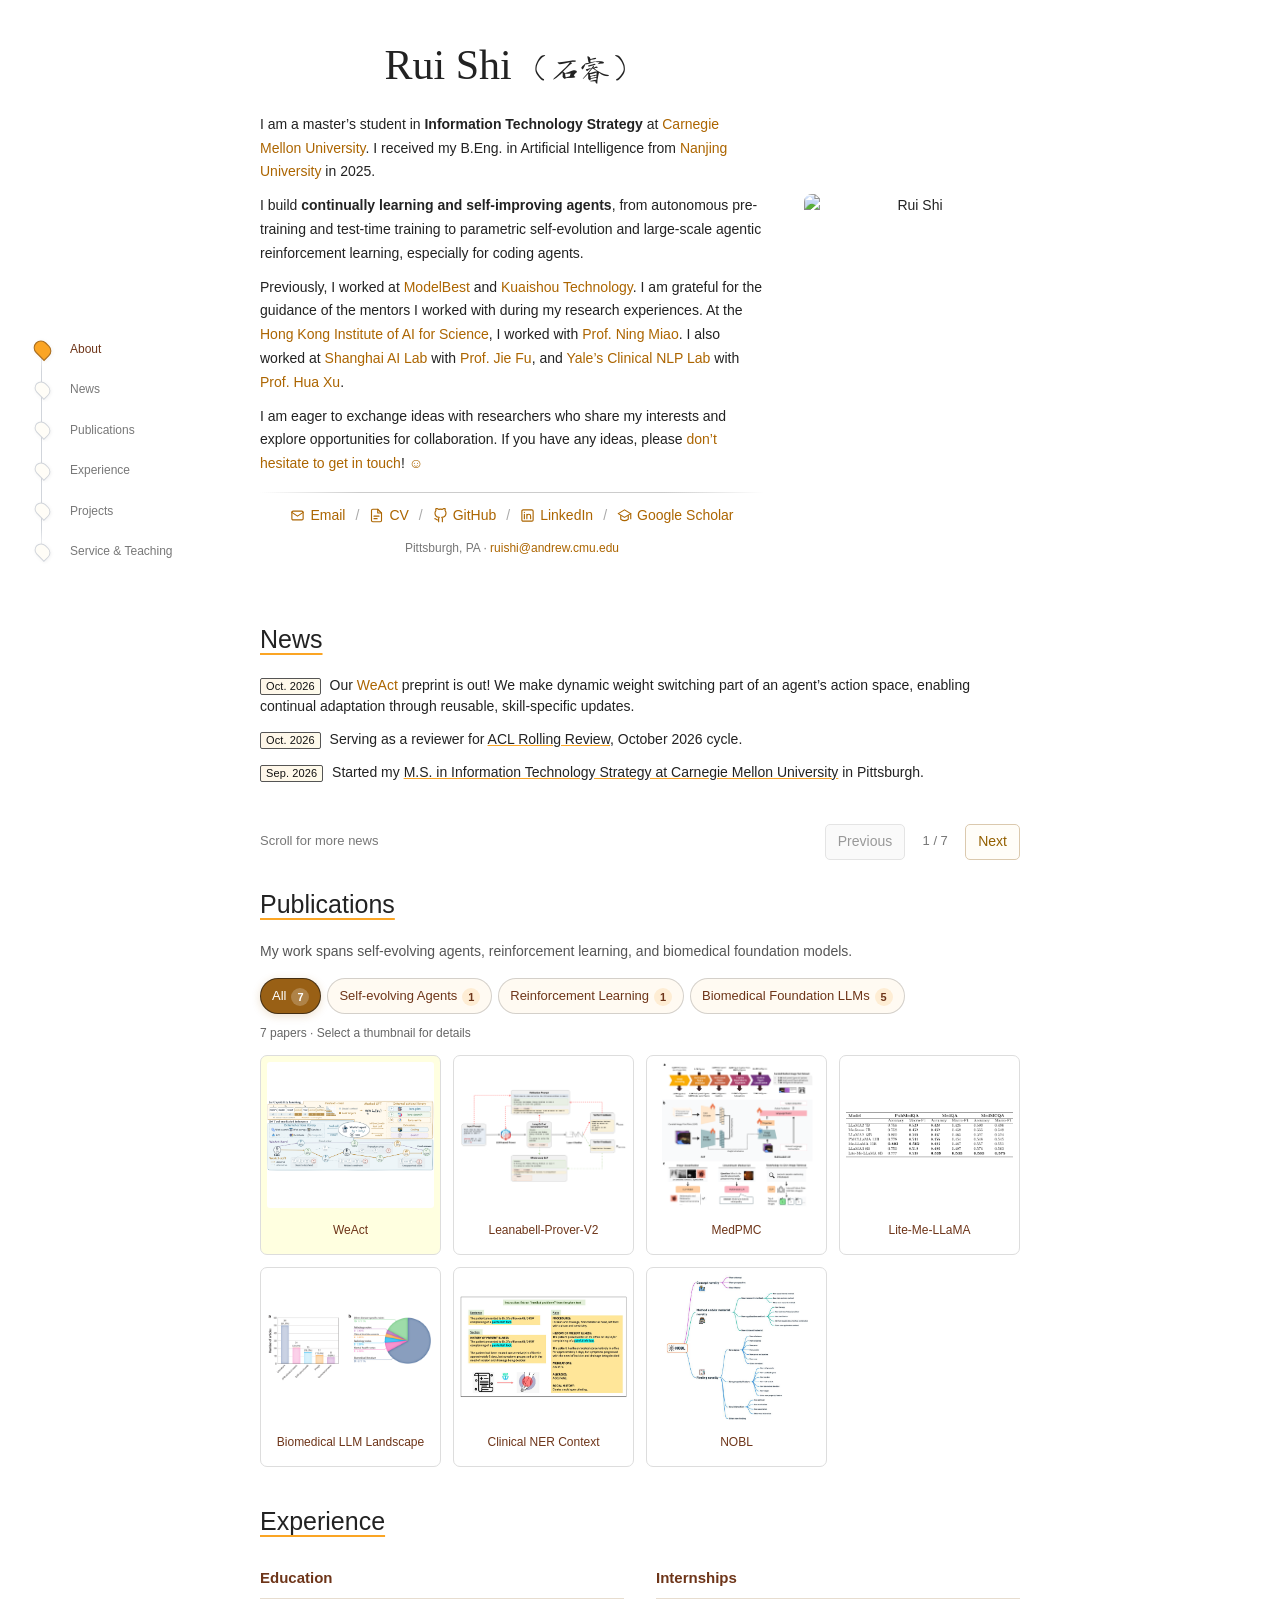
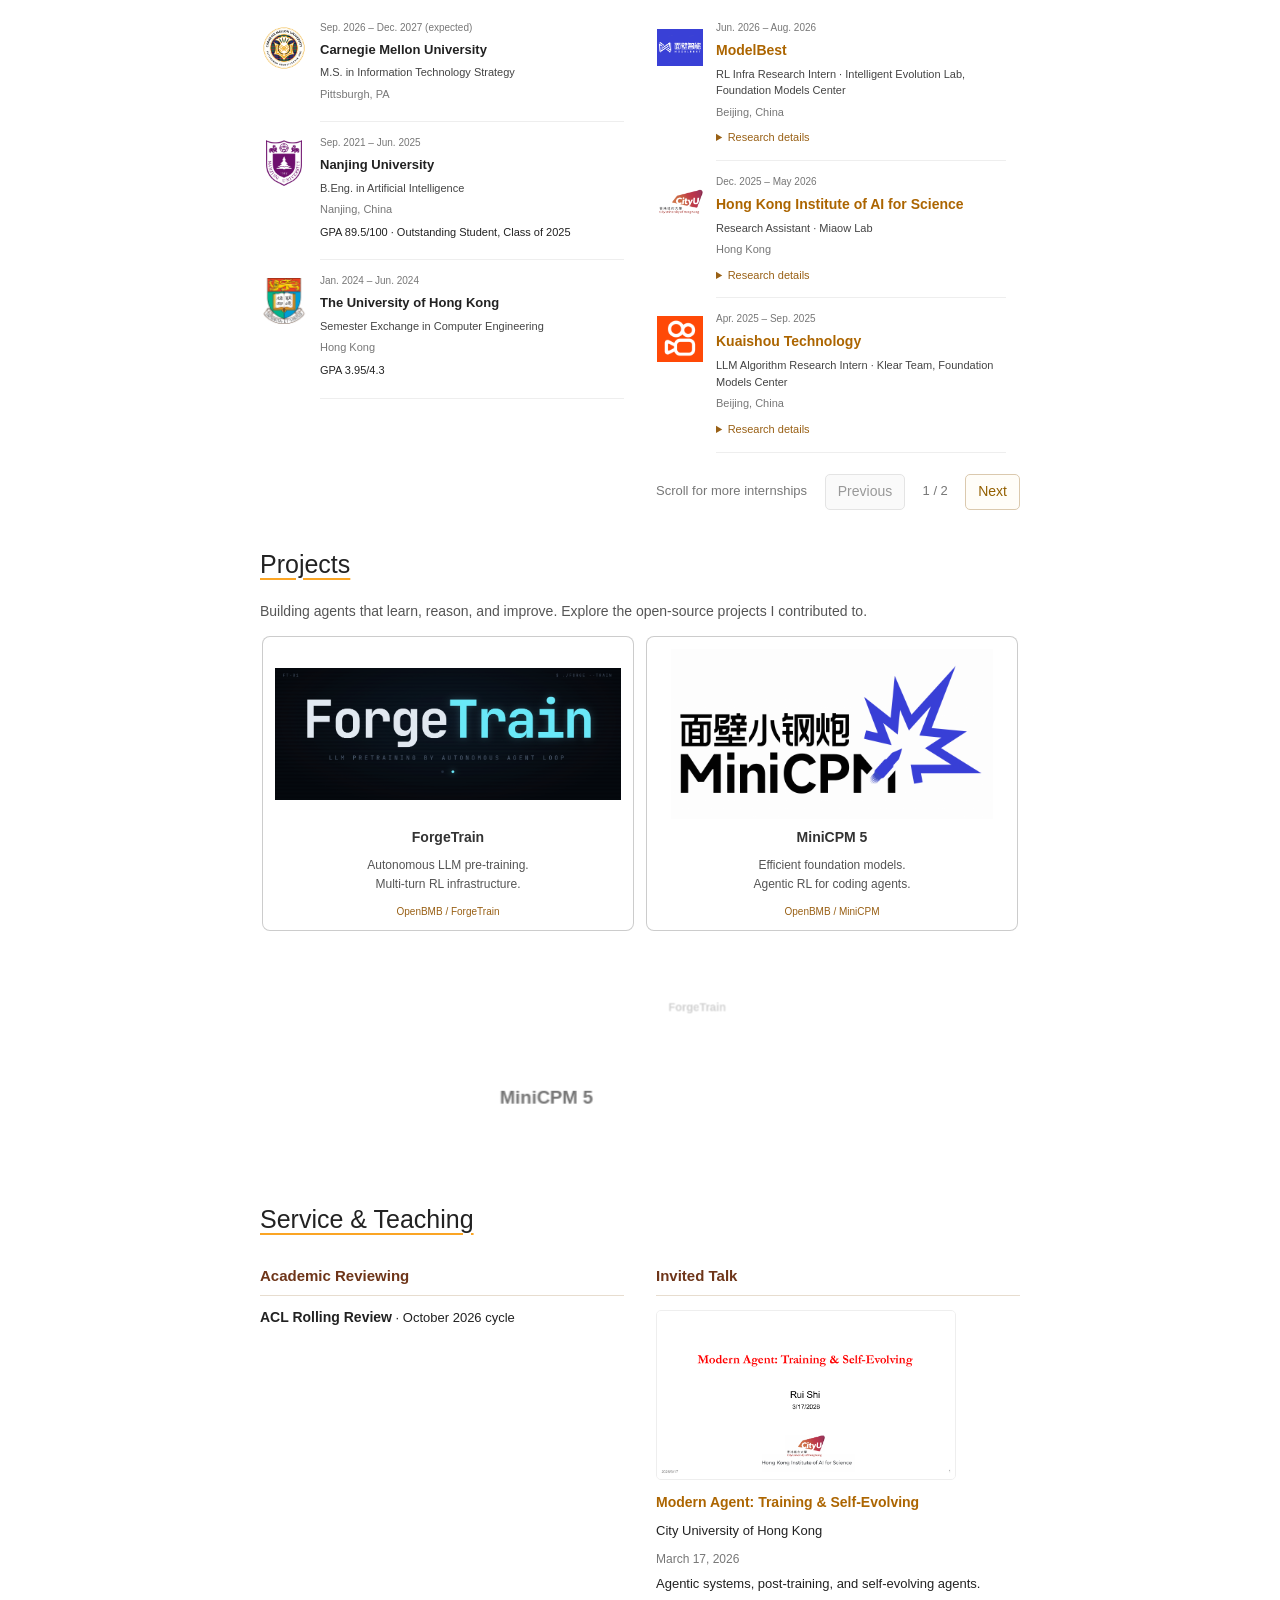
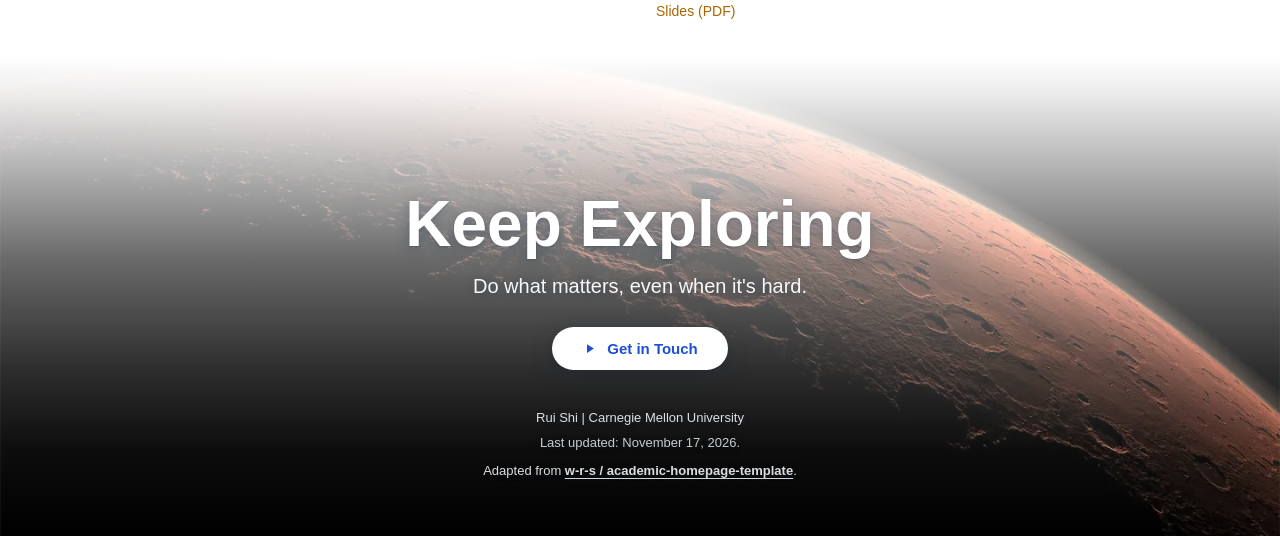
==== commit f4352d56: "Increase English name heading size by 50 percent" ====
--- a/index.html
+++ b/index.html
@@ -20,7 +20,7 @@
 <meta content="Rui Shi's Personal Website" name="twitter:title"/>
 <meta content="Self-evolving agents, reinforcement learning, and biomedical foundation models at CMU." name="twitter:description"/>
 <meta content="https://ruishi-cmu.github.io/images/profile.jpeg" name="twitter:image"/>
-<link href="stylesheet.css?v=4b7b862c54ea" rel="stylesheet"/>
+<link href="stylesheet.css?v=302f3baa31ae" rel="stylesheet"/>
 <link href="images/favicon.svg" rel="icon" type="image/svg+xml"/>
 <script type="application/ld+json">{"@context": "https://schema.org", "@graph": [{"@type": "WebSite", "@id": "https://ruishi-cmu.github.io/#website", "url": "https://ruishi-cmu.github.io/", "name": "Rui Shi's Personal Website", "alternateName": ["Rui Shi", "Rui Shi Academic Homepage", "JerrySiRi"], "publisher": {"@id": "https://ruishi-cmu.github.io/#person"}}, {"@type": "ProfilePage", "@id": "https://ruishi-cmu.github.io/#profile", "url": "https://ruishi-cmu.github.io/", "name": "Rui Shi's Personal Website", "dateModified": "2026-11-17", "mainEntity": {"@id": "https://ruishi-cmu.github.io/#person"}}, {"@type": "Person", "@id": "https://ruishi-cmu.github.io/#person", "name": "Rui Shi", "alternateName": ["石睿", "Jerry Shi", "JerrySiRi"], "url": "https://ruishi-cmu.github.io/", "image": "https://ruishi-cmu.github.io/images/profile.jpeg", "email": "mailto:ruishi@andrew.cmu.edu", "affiliation": {"@type": "CollegeOrUniversity", "name": "Carnegie Mellon University"}, "alumniOf": {"@type": "CollegeOrUniversity", "name": "Nanjing University"}, "sameAs": ["https://scholar.google.com/citations?user=KsNH0pgAAAAJ", "https://github.com/JerrySiRi", "https://www.linkedin.com/in/rui-shi-jerry/"], "knowsAbout": ["Self-evolving Agents", "Reinforcement Learning", "Biomedical Foundation Models"]}]}</script>
 <script defer="" src="script.js?v=59798990cda3"></script>
--- a/stylesheet.css
+++ b/stylesheet.css
@@ -1108,7 +1108,7 @@
 .page-section { margin-bottom: 34px; scroll-margin-top: 24px; }
 h1, h2, h3, h4 { font-family: 'Lato', Verdana, Helvetica, sans-serif; }
 h1 { margin: 0 0 20px; font-size: 28px; font-weight: 400; text-align: center; }
-.english-name { font-family: 'Times New Roman', Times, serif; font-size: 1em; font-weight: 400; line-height: 1.2; white-space: nowrap; }
+.english-name { font-family: 'Times New Roman', Times, serif; font-size: 1.5em; font-weight: 400; line-height: 1.2; white-space: nowrap; }
 .chinese-name { display: inline-block; font-family: 'Long Cang', 'STXingkai', 'KaiTi', cursive; font-size: 1.08em; font-weight: 400; line-height: 1.2; vertical-align: baseline; white-space: nowrap; }
 .collaboration-emoticon { display: inline-block; white-space: nowrap; color: #ac6500; }
 h2 { margin: 0 0 16px; font-size: 25px; font-weight: 400; text-decoration: underline; text-decoration-color: #fba524; text-underline-offset: 5px; text-decoration-thickness: 2px; }
